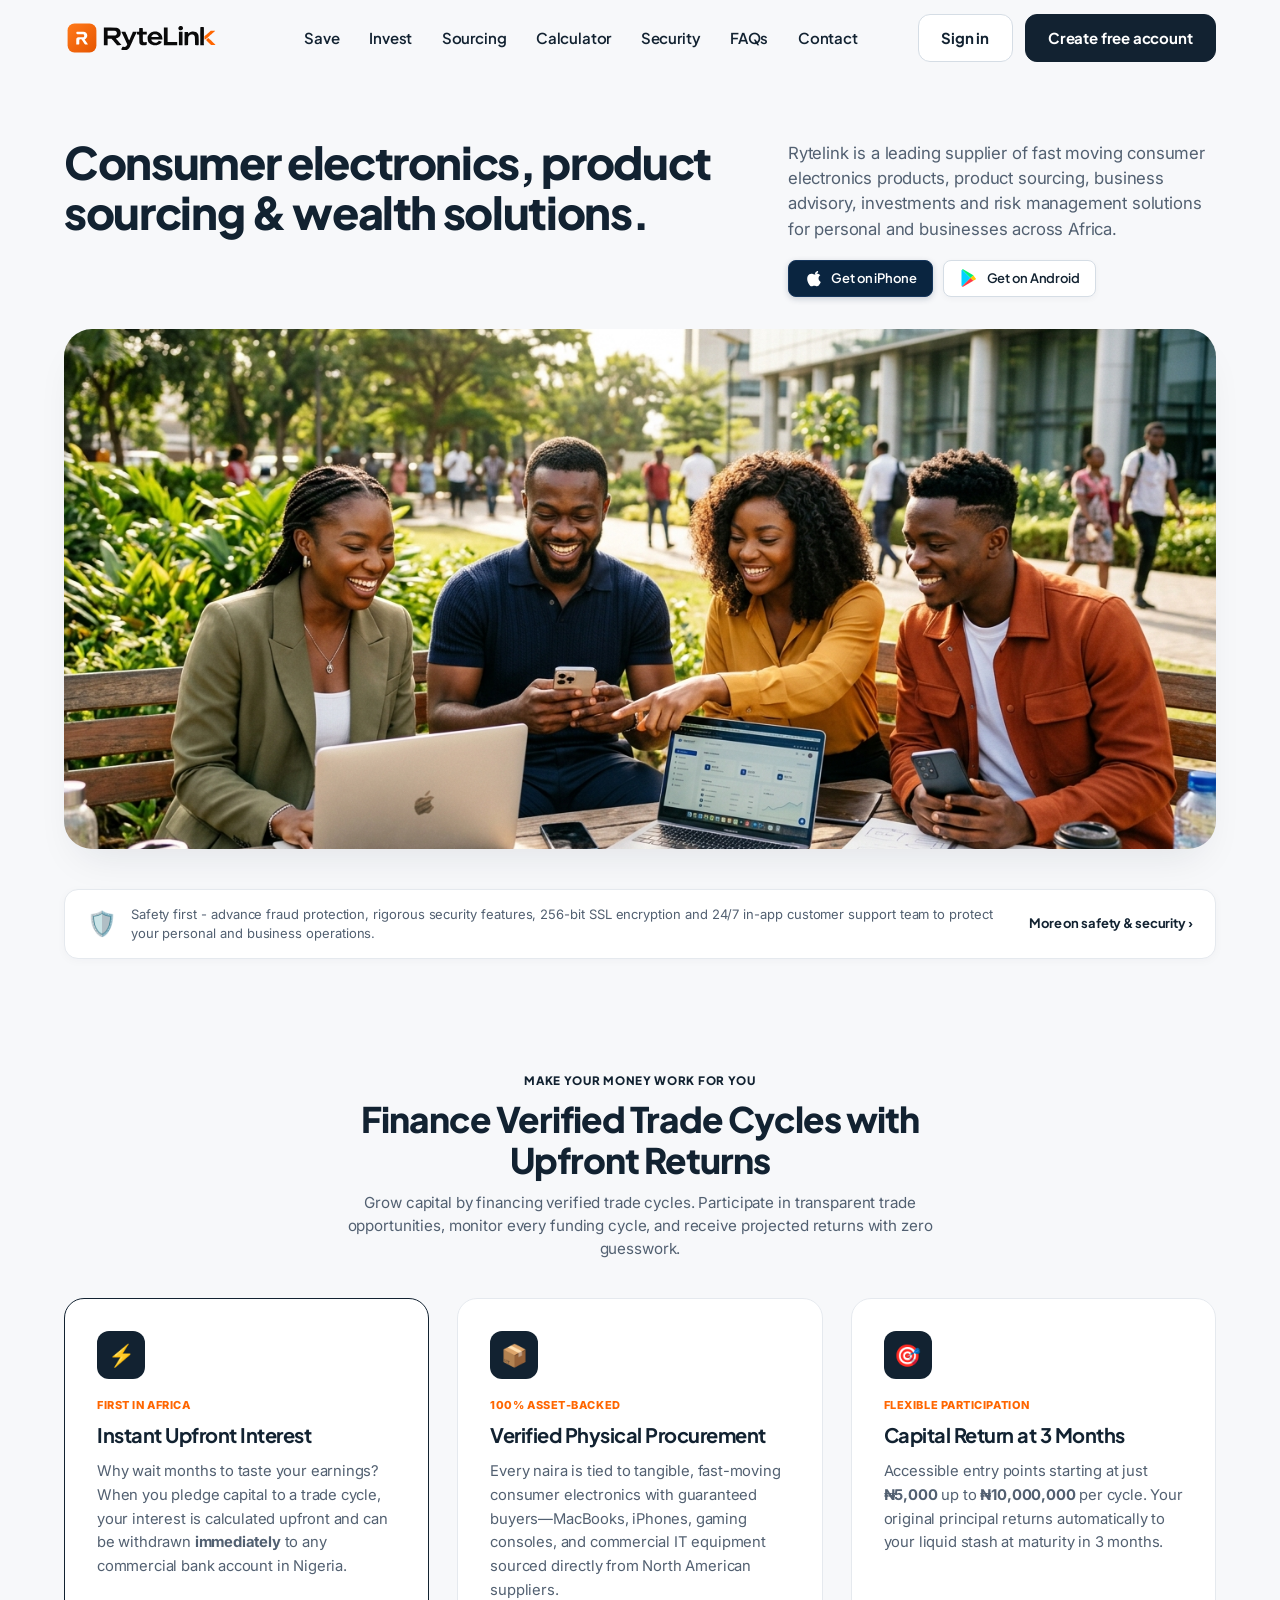
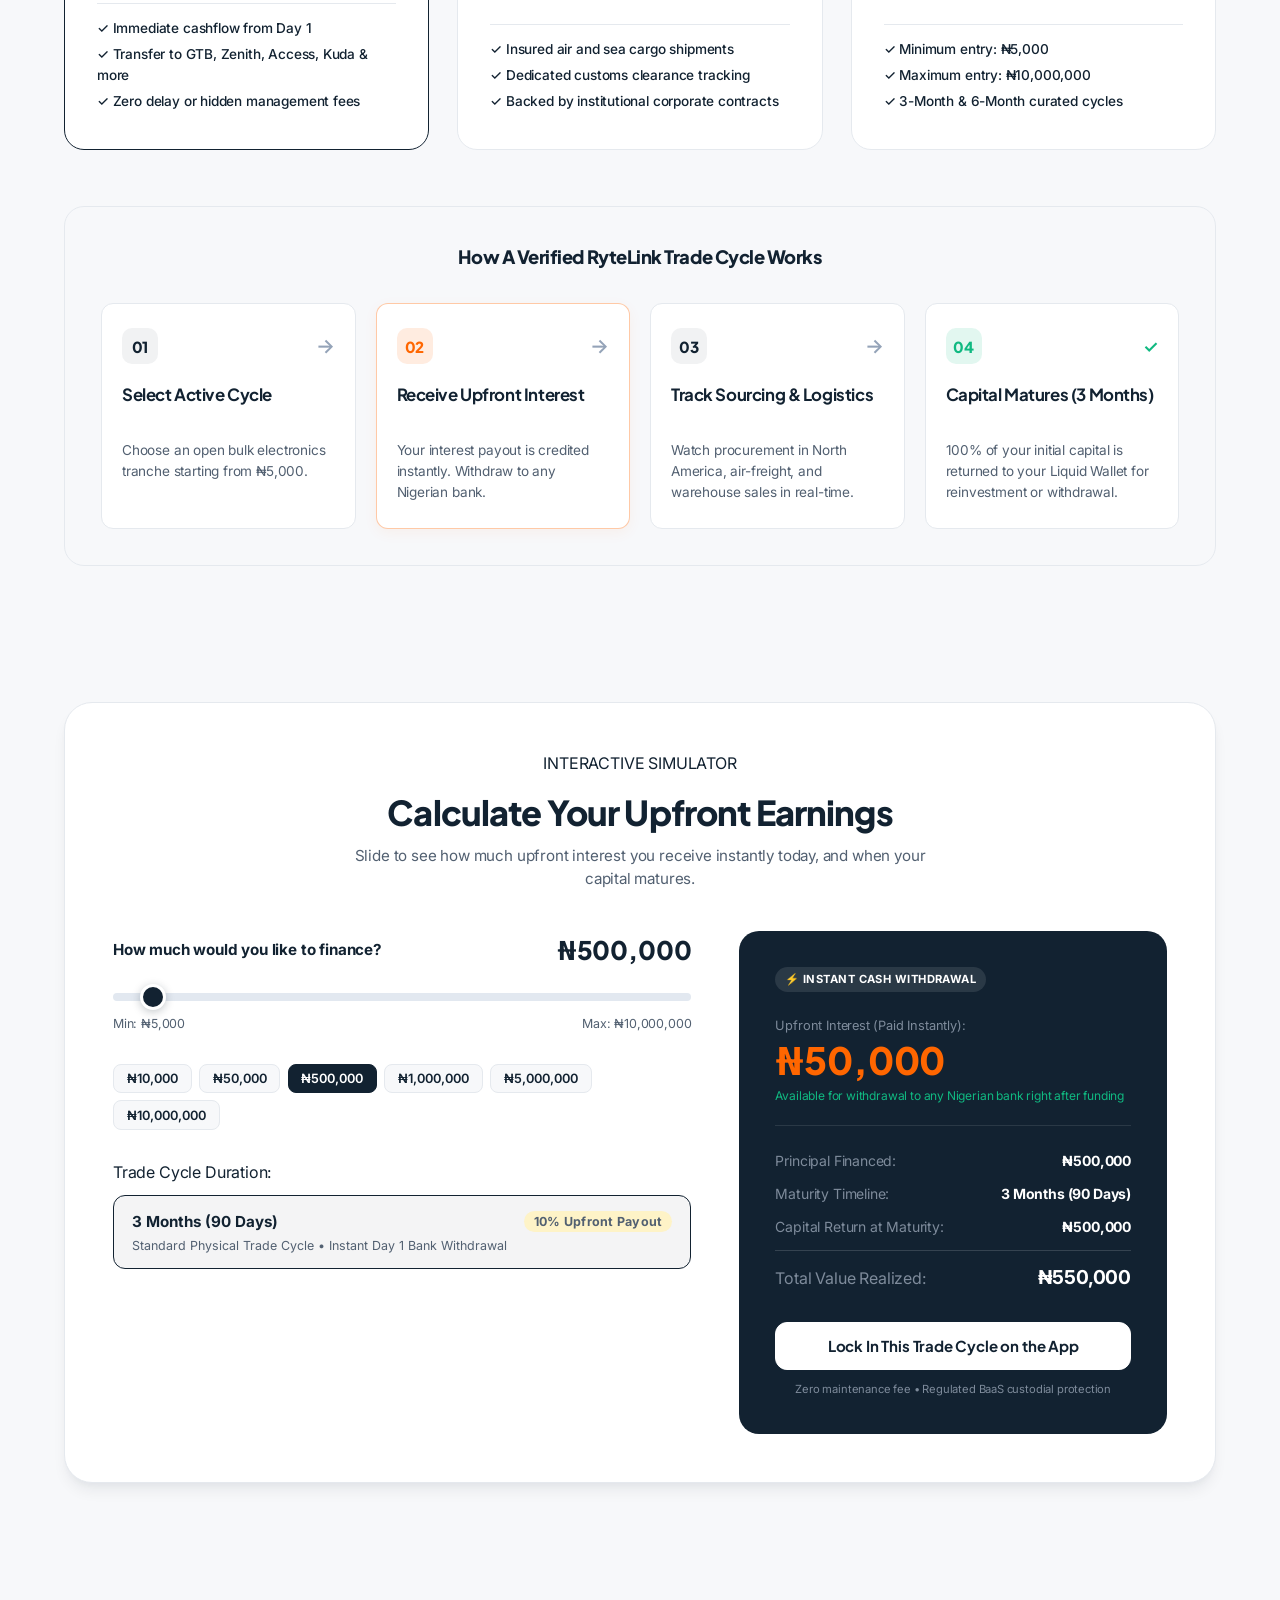
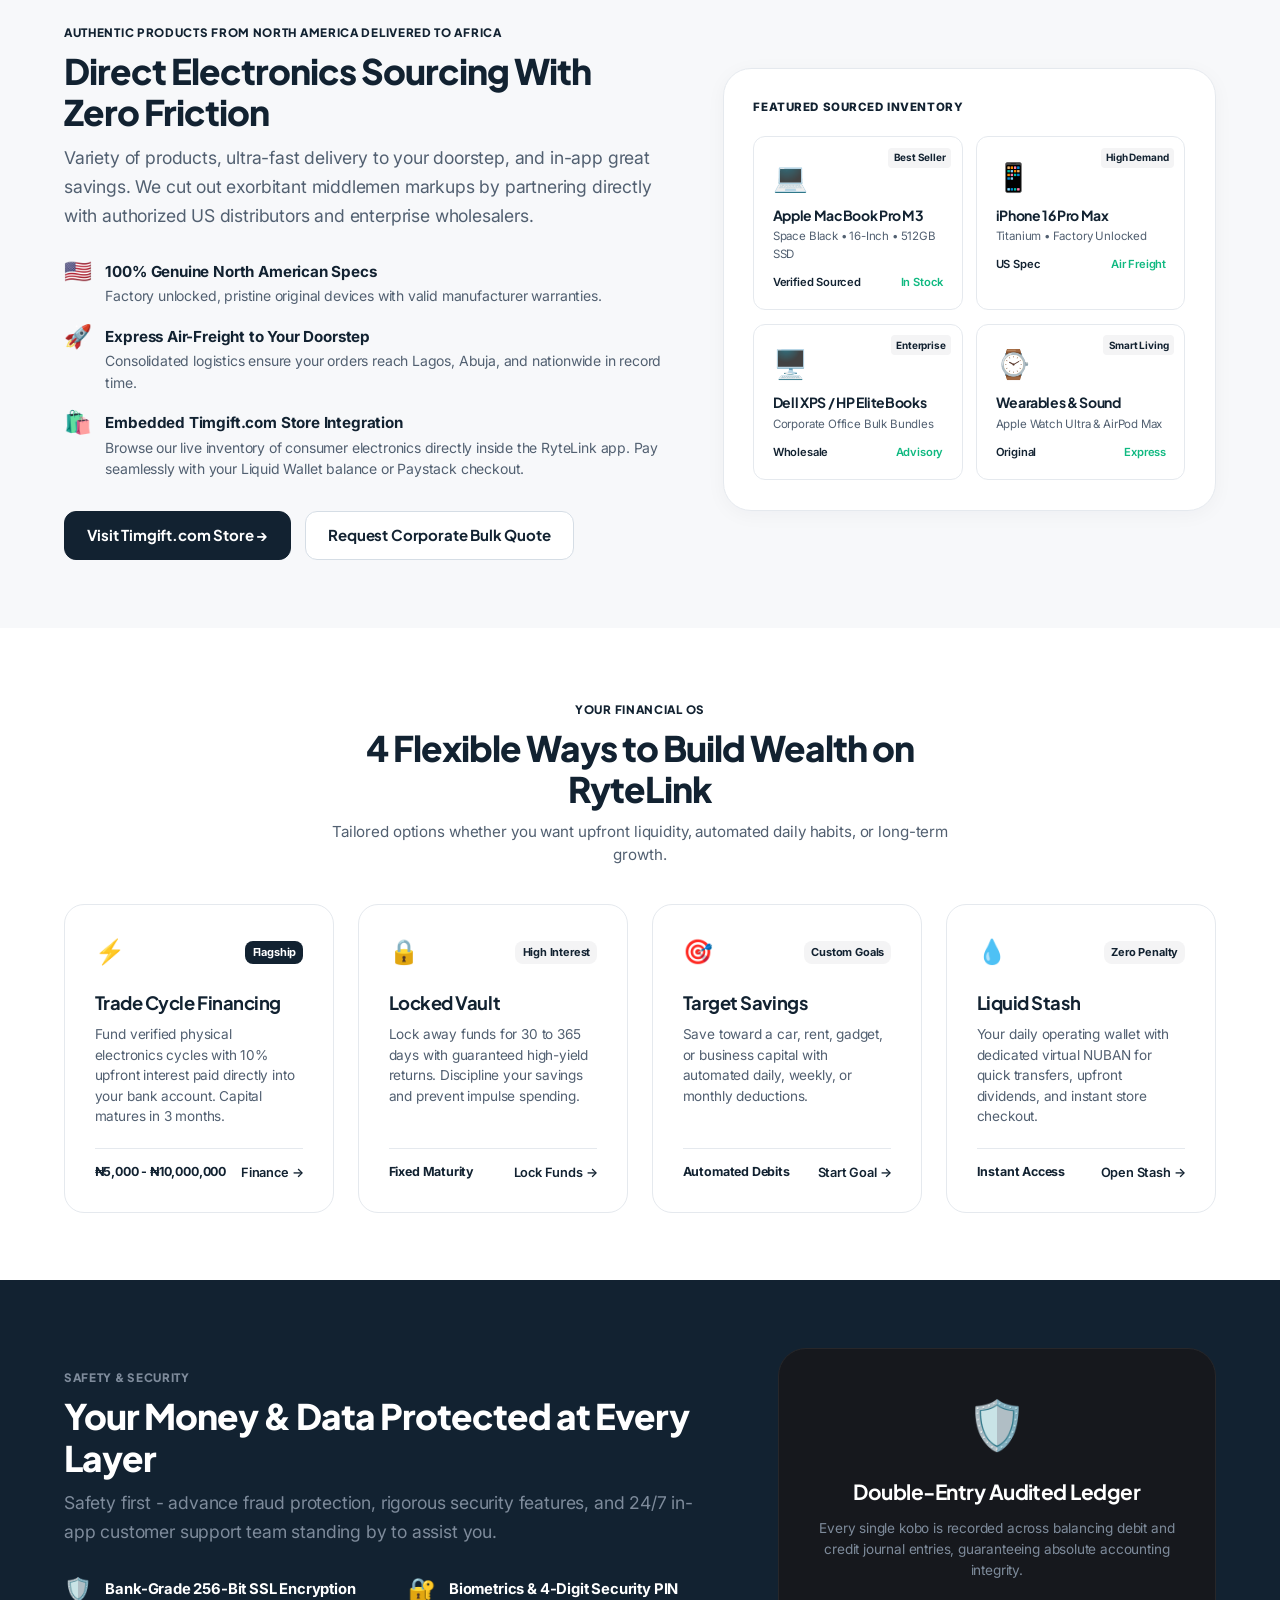
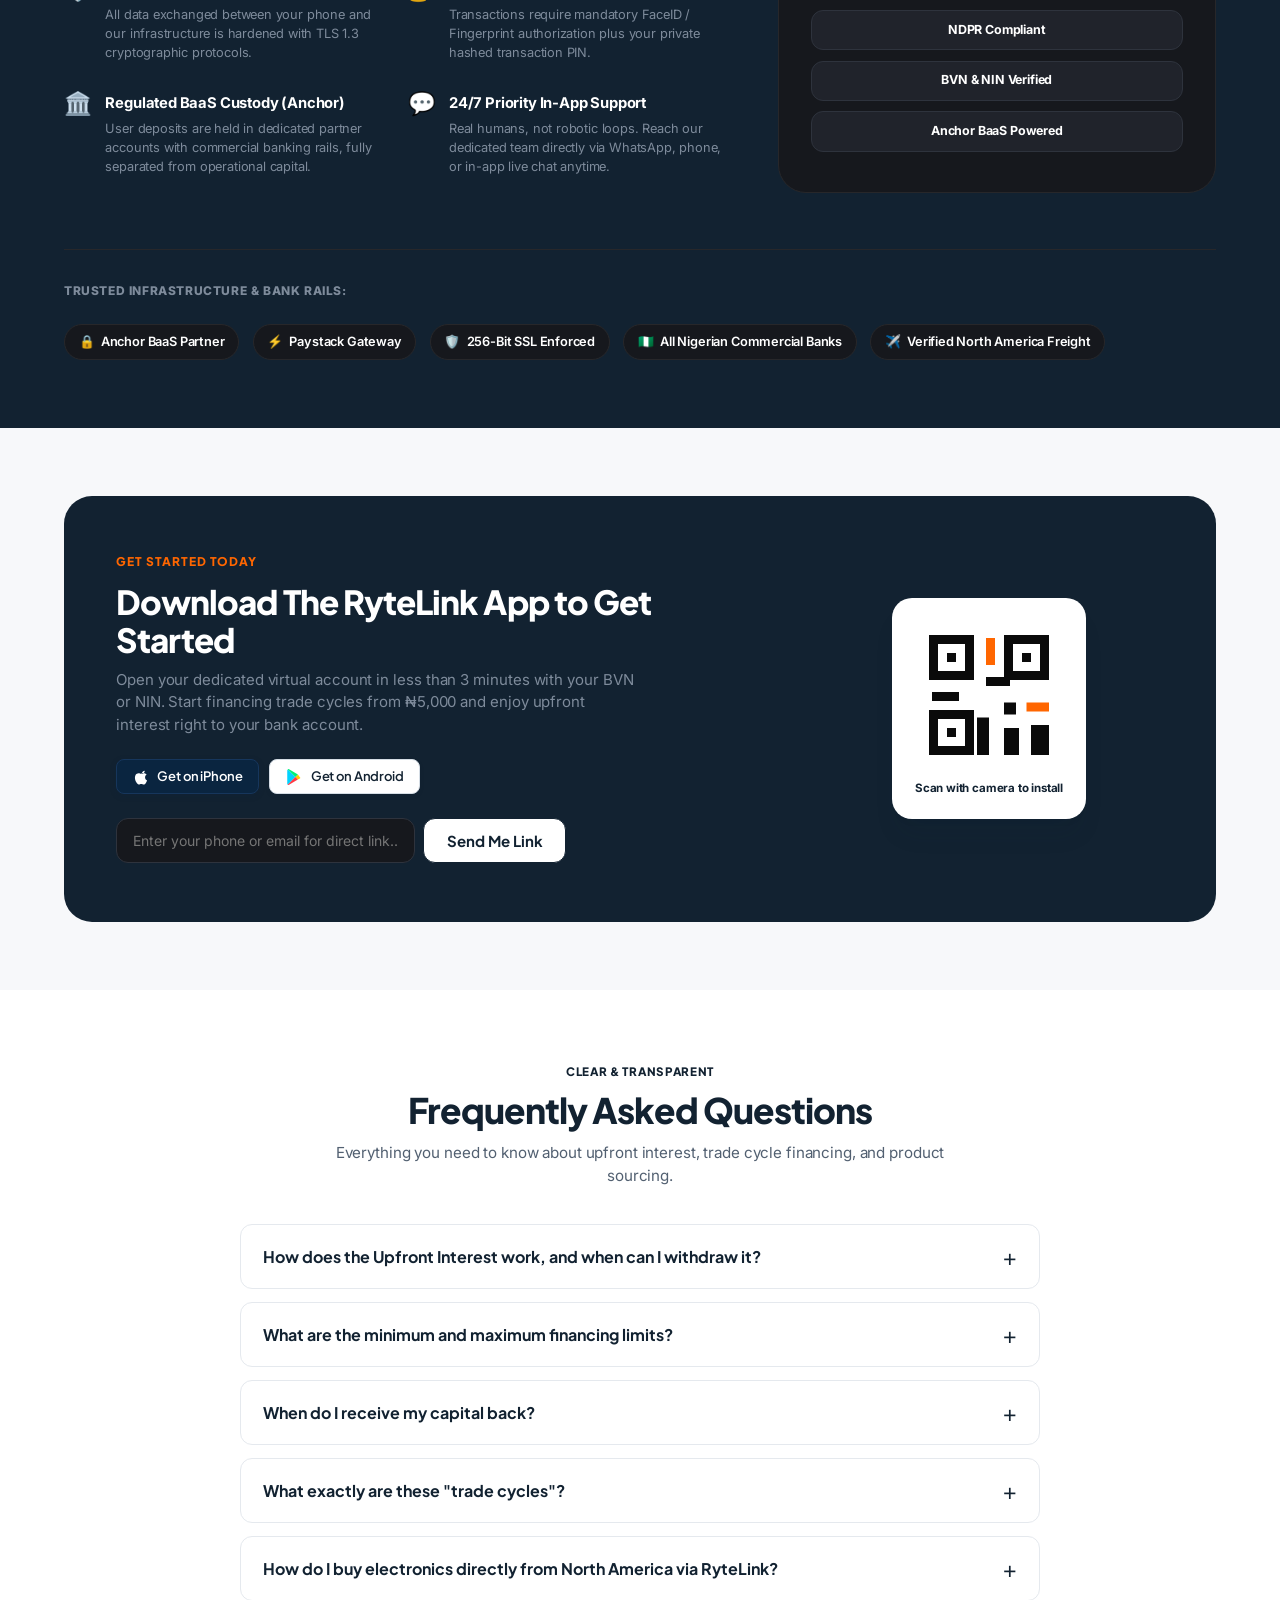
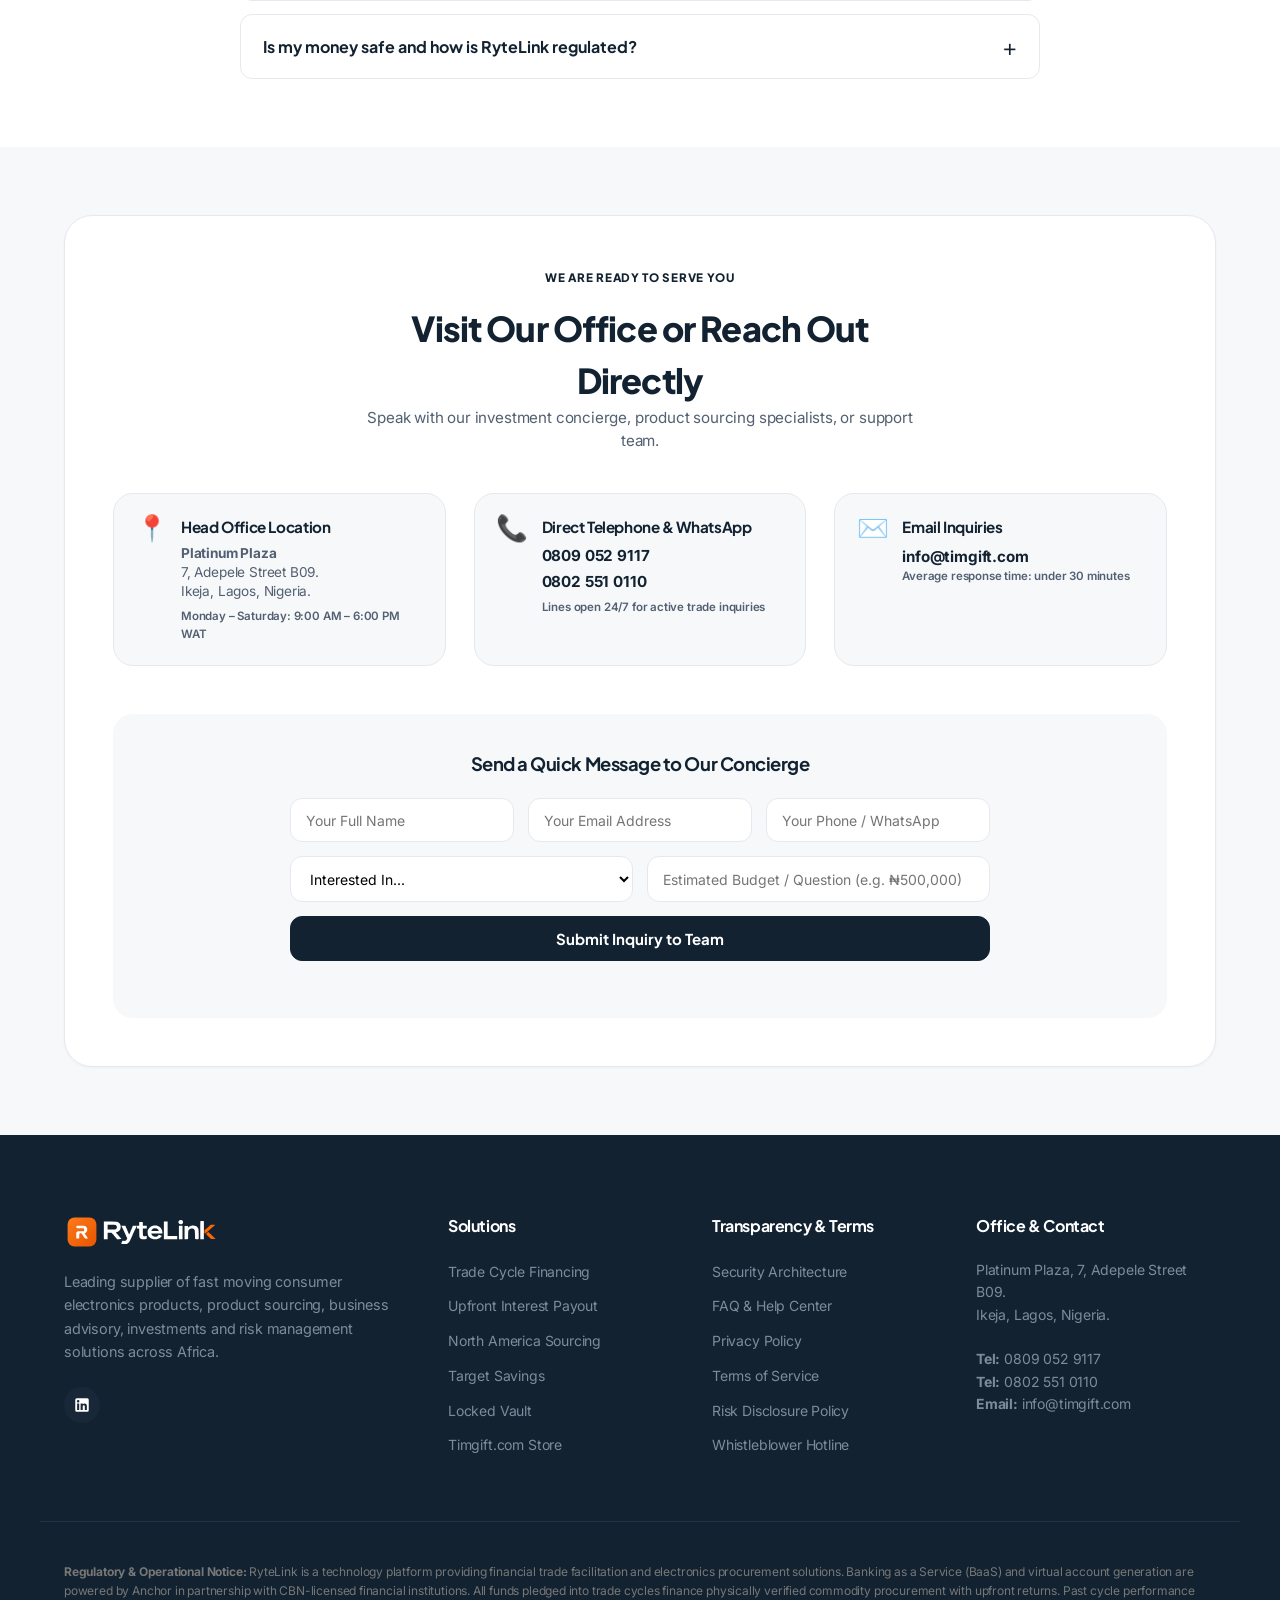
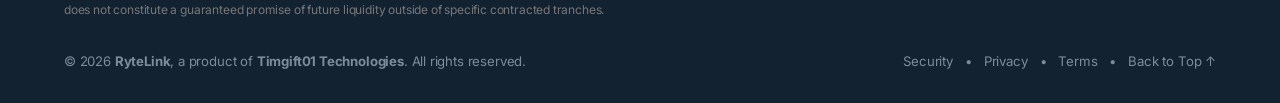
==== index.html @ 228e5223 "feat: set trade cycle rate to 10% for 3 months only and keep only linkedin icon in footer" ====
<!DOCTYPE html>
<html lang="en">
<head>
  <meta charset="UTF-8">
  <meta name="viewport" content="width=device-width, initial-scale=1.0">
  <title>RyteLink — Trade Cycle Financing, Upfront Yield Savings & Authentic Electronics Sourcing</title>
  <meta name="description" content="RyteLink is Africa's premier wealth & commerce ecosystem. Fund verified trade cycles with instant upfront cash withdrawal (10% return), access authentic North American consumer electronics, and grow capital securely.">
  <meta name="keywords" content="RyteLink, trade cycle financing, upfront interest, instant cash withdrawal, high yield savings Nigeria, consumer electronics sourcing, authentic US laptops, wholesale electronics Africa, Timgift store">
  <meta name="author" content="RyteLink Technologies">
  <meta name="robots" content="index, follow">
  <link rel="canonical" href="https://rytelink.com/">

  <!-- Open Graph / Facebook -->
  <meta property="og:type" content="website">
  <meta property="og:url" content="https://rytelink.com/">
  <meta property="og:title" content="RyteLink — Trade Cycle Financing & Authentic Electronics Sourcing">
  <meta property="og:description" content="Fund verified physical trade cycles, receive instant upfront interest payouts directly to your bank account, and access authentic North American electronics.">
  <meta property="og:image" content="https://rytelink.com/assets/logo_combo_light.svg">
  <meta property="og:locale" content="en_US">
  <meta property="og:site_name" content="RyteLink">

  <!-- Twitter Card -->
  <meta name="twitter:card" content="summary_large_image">
  <meta name="twitter:url" content="https://rytelink.com/">
  <meta name="twitter:title" content="RyteLink — Trade Cycle Financing & Authentic Electronics Sourcing">
  <meta name="twitter:description" content="Fund verified physical trade cycles, receive instant upfront interest payouts directly to your bank account, and access authentic North American electronics.">
  <meta name="twitter:image" content="https://rytelink.com/assets/logo_combo_light.svg">

  <!-- Schema.org JSON-LD Structured Data for Rich Search Results -->
  <script type="application/ld+json">
  {
    "@context": "https://schema.org",
    "@graph": [
      {
        "@type": "Organization",
        "@id": "https://rytelink.com/#organization",
        "name": "RyteLink",
        "url": "https://rytelink.com/",
        "logo": "https://rytelink.com/assets/logo_combo_light.svg",
        "description": "Leading provider of trade cycle financing, upfront yield savings, and authentic North American consumer electronics sourcing across Africa.",
        "sameAs": [
          "https://timgift.com",
          "https://twitter.com/rytelink"
        ]
      },
      {
        "@type": "WebSite",
        "@id": "https://rytelink.com/#website",
        "url": "https://rytelink.com/",
        "name": "RyteLink",
        "publisher": { "@id": "https://rytelink.com/#organization" }
      },
      {
        "@type": "FinancialProduct",
        "name": "Trade Cycle Financing",
        "description": "Short-term funding for verified electronics inventory cycles offering upfront interest paid on day one and principal return at 3 months maturity.",
        "provider": { "@id": "https://rytelink.com/#organization" },
        "annualPercentageRate": "10%"
      }
    ]
  }
  </script>
  <link rel="preconnect" href="https://fonts.googleapis.com">
  <link rel="preconnect" href="https://fonts.gstatic.com" crossorigin>
  <link href="https://fonts.googleapis.com/css2?family=Plus+Jakarta+Sans:wght@400;500;600;700;800&family=Inter:wght@400;500;600;700&display=swap" rel="stylesheet">
  <link rel="icon" type="image/svg+xml" href="assets/r_badge_squircle.svg">
  <link rel="stylesheet" href="css/style.css">
</head>
<body>

  <!-- Navigation Header (Clean & Minimalist) -->
  <header class="site-header" id="header">
    <div class="container nav-container">
      <a href="#" class="brand-logo" aria-label="RyteLink Homepage">
        <img src="assets/logo_combo_light.svg" alt="RyteLink Logo" class="logo-img logo-full" width="165" height="34">
        <img src="assets/r_badge_squircle.svg" alt="RyteLink Icon" class="logo-img logo-icon" width="34" height="34">
      </a>

      <nav class="main-nav" id="mainNav" aria-label="Primary Navigation">
        <ul class="nav-links">
          <li><a href="#savings" class="nav-link">Save</a></li>
          <li><a href="#invest" class="nav-link">Invest</a></li>
          <li><a href="#commerce" class="nav-link">Sourcing</a></li>
          <li><a href="#calculator" class="nav-link">Calculator</a></li>
          <li><a href="#security" class="nav-link">Security</a></li>
          <li><a href="#faq" class="nav-link">FAQs</a></li>
          <li><a href="#contact" class="nav-link">Contact</a></li>
        </ul>
      </nav>

      <div class="nav-actions">
        <a href="#app-download" class="btn btn-outline nav-btn-signin">Sign in</a>
        <a href="#app-download" class="btn btn-primary nav-btn-signup">
          <span class="btn-text-desktop">Create free account</span>
          <span class="btn-text-mobile">Create account</span>
        </a>
        <button class="mobile-toggle" id="mobileToggle" aria-label="Toggle mobile menu" aria-expanded="false">
          <span class="bar"></span>
          <span class="bar"></span>
          <span class="bar"></span>
        </button>
      </div>
    </div>
  </header>

  <!-- Hero Section (Piggyvest Clean Split & Photo Banner) -->
  <section class="hero-section" id="hero">
    <div class="container">
      <div class="hero-split-top">
        <div class="hero-col-left">
          <h1 class="hero-title">
            Consumer electronics, product sourcing & wealth solutions.
          </h1>
        </div>

        <div class="hero-col-right">
          <p class="hero-lead">
            Rytelink is a leading supplier of fast moving consumer electronics products, product sourcing, business advisory, investments and risk management solutions for personal and businesses across Africa.
          </p>

          <div class="hero-store-buttons">
            <a href="#app-download" class="store-pill-btn btn-store-ios" aria-label="Get on iPhone">
              <svg width="20" height="20" viewBox="0 0 24 24" fill="currentColor"><path d="M18.71 19.5c-.83 1.24-1.71 2.45-3.05 2.47-1.34.03-1.77-.79-3.29-.79-1.53 0-2 .77-3.27.82-1.31.05-2.3-1.32-3.14-2.53C4.25 17 2.94 12.45 4.7 9.39c.87-1.52 2.43-2.48 4.12-2.51 1.28-.02 2.5.87 3.29.87.78 0 2.26-1.07 3.81-.91.65.03 2.47.26 3.64 1.98-.09.06-2.17 1.28-2.15 3.81.03 3.02 2.65 4.03 2.68 4.04-.03.07-.42 1.44-1.38 2.83M15.97 6.37c.61-.75 1.04-1.8 1.01-2.87-.96.04-2.15.65-2.81 1.43-.58.67-1.1 1.74-.96 2.8.08.01.16.02.24.02.87 0 1.91-.63 2.52-1.38z"/></svg>
              <span>Get on iPhone</span>
            </a>
            <a href="#app-download" class="store-pill-btn btn-store-android" aria-label="Get on Android">
              <svg width="20" height="20" viewBox="0 0 24 24" fill="none">
                <path d="M3.609 1.814L13.793 12 3.61 22.186c-.368-.383-.61-.954-.61-1.632V3.446c0-.678.242-1.249.61-1.632z" fill="#00D2FF"/>
                <path d="M17.207 8.586L13.793 12l3.414 3.414 2.586-1.493c.801-.463.801-1.217 0-1.68L17.207 8.586z" fill="#FFC800"/>
                <path d="M13.793 12L3.609 1.814C4.015 1.411 4.7 1.348 5.438 1.774l11.769 6.812L13.793 12z" fill="#00F076"/>
                <path d="M13.793 12l3.414 3.414-11.769 6.812c-.738.426-1.423.363-1.829-.04L13.793 12z" fill="#FF3A44"/>
              </svg>
              <span>Get on Android</span>
            </a>
          </div>
        </div>
      </div>

      <!-- Piggyvest-Style Wide Rounded Hero Photo Banner -->
      <div class="hero-banner-wrap">
        <div class="hero-photo-card">
          <img src="assets/hero_banner.jpg" alt="Young Africans saving, investing, and sourcing electronics with RyteLink" class="hero-banner-image">
        </div>
      </div>

      <!-- Piggyvest-Style Security Strip directly beneath hero banner -->
      <div class="hero-security-strip">
        <div class="h-sec-left">
          <span class="h-sec-icon">🛡️</span>
          <p>
            Safety first - advance fraud protection, rigorous security features, 256-bit SSL encryption and 24/7 in-app customer support team to protect your personal and business operations.
          </p>
        </div>
        <a href="#security" class="h-sec-link">More on safety & security &rsaquo;</a>
      </div>
    </div>
  </section>



  <!-- Section: Make Your Money Work For You (Investments) -->
  <section class="section section-invest lazy-section" id="invest">
    <div class="container">
      <div class="section-header text-center">
        <span class="section-eyebrow">MAKE YOUR MONEY WORK FOR YOU</span>
        <h2 class="section-title">Finance Verified Trade Cycles with Upfront Returns</h2>
        <p class="section-subtitle">
          Grow capital by financing verified trade cycles. Participate in transparent trade opportunities, monitor every funding cycle, and receive projected returns with zero guesswork.
        </p>
      </div>

      <div class="grid-3">
        <!-- Feature Card 1 -->
        <div class="feature-card highlight-border">
          <div class="feature-icon-wrapper bg-primary">
            <span>⚡</span>
          </div>
          <span class="feature-badge">FIRST IN AFRICA</span>
          <h3 class="feature-title">Instant Upfront Interest</h3>
          <p class="feature-text">
            Why wait months to taste your earnings? When you pledge capital to a trade cycle, your interest is calculated upfront and can be withdrawn <strong>immediately</strong> to any commercial bank account in Nigeria.
          </p>
          <ul class="feature-list">
            <li>✓ Immediate cashflow from Day 1</li>
            <li>✓ Transfer to GTB, Zenith, Access, Kuda & more</li>
            <li>✓ Zero delay or hidden management fees</li>
          </ul>
        </div>

        <!-- Feature Card 2 -->
        <div class="feature-card">
          <div class="feature-icon-wrapper bg-dark">
            <span>📦</span>
          </div>
          <span class="feature-badge">100% ASSET-BACKED</span>
          <h3 class="feature-title">Verified Physical Procurement</h3>
          <p class="feature-text">
            Every naira is tied to tangible, fast-moving consumer electronics with guaranteed buyers—MacBooks, iPhones, gaming consoles, and commercial IT equipment sourced directly from North American suppliers.
          </p>
          <ul class="feature-list">
            <li>✓ Insured air and sea cargo shipments</li>
            <li>✓ Dedicated customs clearance tracking</li>
            <li>✓ Backed by institutional corporate contracts</li>
          </ul>
        </div>

        <!-- Feature Card 3 -->
        <div class="feature-card">
          <div class="feature-icon-wrapper bg-dark">
            <span>🎯</span>
          </div>
          <span class="feature-badge">FLEXIBLE PARTICIPATION</span>
          <h3 class="feature-title">Capital Return at 3 Months</h3>
          <p class="feature-text">
            Accessible entry points starting at just <strong>₦5,000</strong> up to <strong>₦10,000,000</strong> per cycle. Your original principal returns automatically to your liquid stash at maturity in 3 months.
          </p>
          <ul class="feature-list">
            <li>✓ Minimum entry: ₦5,000</li>
            <li>✓ Maximum entry: ₦10,000,000</li>
            <li>✓ 3-Month & 6-Month curated cycles</li>
          </ul>
        </div>
      </div>

      <!-- Trade Cycle Step Process (Perfect Equal-Width Grid Alignment) -->
      <div class="trade-lifecycle-box">
        <h4 class="lifecycle-heading">How A Verified RyteLink Trade Cycle Works</h4>
        <div class="lifecycle-steps-grid">
          <!-- Step 01 -->
          <div class="lifecycle-step-card">
            <div class="step-card-header">
              <span class="step-badge">01</span>
              <span class="step-arrow-indicator">&rarr;</span>
            </div>
            <h5 class="step-card-title">Select Active Cycle</h5>
            <p class="step-card-desc">Choose an open bulk electronics tranche starting from ₦5,000.</p>
          </div>

          <!-- Step 02 -->
          <div class="lifecycle-step-card highlight-step">
            <div class="step-card-header">
              <span class="step-badge orange-badge">02</span>
              <span class="step-arrow-indicator">&rarr;</span>
            </div>
            <h5 class="step-card-title">Receive Upfront Interest</h5>
            <p class="step-card-desc">Your interest payout is credited instantly. Withdraw to any Nigerian bank.</p>
          </div>

          <!-- Step 03 -->
          <div class="lifecycle-step-card">
            <div class="step-card-header">
              <span class="step-badge">03</span>
              <span class="step-arrow-indicator">&rarr;</span>
            </div>
            <h5 class="step-card-title">Track Sourcing & Logistics</h5>
            <p class="step-card-desc">Watch procurement in North America, air-freight, and warehouse sales in real-time.</p>
          </div>

          <!-- Step 04 -->
          <div class="lifecycle-step-card">
            <div class="step-card-header">
              <span class="step-badge green-badge">04</span>
              <span class="step-arrow-indicator done-badge">✓</span>
            </div>
            <h5 class="step-card-title">Capital Matures (3 Months)</h5>
            <p class="step-card-desc">100% of your initial capital is returned to your Liquid Wallet for reinvestment or withdrawal.</p>
          </div>
        </div>
      </div>
    </div>
  </section>

  <!-- Interactive Calculator Section -->
  <section class="section section-calculator lazy-section" id="calculator">
    <div class="container">
      <div class="calculator-card">
        <div class="calculator-header">
          <span class="badge-pill">INTERACTIVE SIMULATOR</span>
          <h2 class="calculator-title">Calculate Your Upfront Earnings</h2>
          <p class="calculator-desc">Slide to see how much upfront interest you receive instantly today, and when your capital matures.</p>
        </div>

        <div class="calculator-grid">
          <div class="calculator-controls">
            <!-- Amount Slider & Input -->
            <div class="control-group">
              <div class="control-label-row">
                <label for="investmentAmount">How much would you like to finance?</label>
                <span class="amount-display" id="amountDisplay">₦500,000</span>
              </div>
              <input type="range" id="investmentAmount" min="5000" max="10000000" step="5000" value="500000" class="custom-slider">
              <div class="slider-bounds">
                <span>Min: ₦5,000</span>
                <span>Max: ₦10,000,000</span>
              </div>
            </div>

            <!-- Quick Presets -->
            <div class="quick-presets">
              <button type="button" class="preset-btn" data-val="10000">₦10,000</button>
              <button type="button" class="preset-btn" data-val="50000">₦50,000</button>
              <button type="button" class="preset-btn active" data-val="500000">₦500,000</button>
              <button type="button" class="preset-btn" data-val="1000000">₦1,000,000</button>
              <button type="button" class="preset-btn" data-val="5000000">₦5,000,000</button>
              <button type="button" class="preset-btn" data-val="10000000">₦10,000,000</button>
            </div>

            <!-- Duration Selection -->
            <div class="control-group">
              <label>Trade Cycle Duration:</label>
              <div class="tenure-toggle-group tenure-single">
                <button type="button" class="tenure-btn active" data-months="3" data-rate="0.10" aria-label="3 Months Trade Cycle at 10% upfront payout">
                  <div class="tenure-content-wrapper">
                    <strong>3 Months (90 Days)</strong>
                    <span class="tenure-rate-badge">10% Upfront Payout</span>
                  </div>
                  <span>Standard Physical Trade Cycle • Instant Day 1 Bank Withdrawal</span>
                </button>
              </div>
            </div>
          </div>

          <!-- Calculation Results Board -->
          <div class="calculator-results">
            <div class="result-badge-top">
              <span>⚡ INSTANT CASH WITHDRAWAL</span>
            </div>

            <div class="result-item highlight">
              <span class="result-label">Upfront Interest (Paid Instantly):</span>
              <div class="result-value text-primary" id="upfrontInterestDisplay">₦50,000</div>
              <span class="result-hint">Available for withdrawal to any Nigerian bank right after funding</span>
            </div>

            <div class="result-breakdown">
              <div class="breakdown-row">
                <span>Principal Financed:</span>
                <strong id="principalDisplay">₦500,000</strong>
              </div>
              <div class="breakdown-row">
                <span>Maturity Timeline:</span>
                <strong id="maturityPeriodDisplay">3 Months (90 Days)</strong>
              </div>
              <div class="breakdown-row">
                <span>Capital Return at Maturity:</span>
                <strong id="capitalReturnDisplay">₦500,000</strong>
              </div>
              <div class="breakdown-row total-row">
                <span>Total Value Realized:</span>
                <strong id="totalReturnDisplay">₦550,000</strong>
              </div>
            </div>

            <div class="calculator-cta">
              <a href="#app-download" class="btn btn-primary btn-block">Lock In This Trade Cycle on the App</a>
              <span class="terms-note">Zero maintenance fee • Regulated BaaS custodial protection</span>
            </div>
          </div>
        </div>
      </div>
    </div>
  </section>

  <!-- Section: Authentic North American Sourcing & Commerce -->
  <section class="section section-commerce lazy-section" id="commerce">
    <div class="container">
      <div class="commerce-layout">
        <div class="commerce-copy">
          <span class="section-eyebrow">AUTHENTIC PRODUCTS FROM NORTH AMERICA DELIVERED TO AFRICA</span>
          <h2 class="section-title">Direct Electronics Sourcing With Zero Friction</h2>
          <p class="section-lead">
            Variety of products, ultra-fast delivery to your doorstep, and in-app great savings. We cut out exorbitant middlemen markups by partnering directly with authorized US distributors and enterprise wholesalers.
          </p>

          <div class="commerce-bullets">
            <div class="bullet-card">
              <div class="bullet-icon">🇺🇸</div>
              <div>
                <strong>100% Genuine North American Specs</strong>
                <p>Factory unlocked, pristine original devices with valid manufacturer warranties.</p>
              </div>
            </div>

            <div class="bullet-card">
              <div class="bullet-icon">🚀</div>
              <div>
                <strong>Express Air-Freight to Your Doorstep</strong>
                <p>Consolidated logistics ensure your orders reach Lagos, Abuja, and nationwide in record time.</p>
              </div>
            </div>

            <div class="bullet-card">
              <div class="bullet-icon">🛍️</div>
              <div>
                <strong>Embedded Timgift.com Store Integration</strong>
                <p>Browse our live inventory of consumer electronics directly inside the RyteLink app. Pay seamlessly with your Liquid Wallet balance or Paystack checkout.</p>
              </div>
            </div>
          </div>

          <div class="commerce-ctas">
            <a href="https://timgift.com" target="_blank" rel="noopener noreferrer" class="btn btn-primary">
              Visit Timgift.com Store &rarr;
            </a>
            <a href="#contact" class="btn btn-secondary">Request Corporate Bulk Quote</a>
          </div>
        </div>

        <div class="commerce-visual">
          <div class="catalog-showcase">
            <div class="catalog-badge">
              <span>FEATURED SOURCED INVENTORY</span>
              <span class="catalog-swipe-hint">Swipe &rarr;</span>
            </div>
            <div class="product-cards-grid">
              <div class="product-mini-card">
                <div class="product-tag">Best Seller</div>
                <div class="product-icon">💻</div>
                <h4>Apple MacBook Pro M3</h4>
                <p>Space Black • 16-Inch • 512GB SSD</p>
                <div class="price-row">
                  <span class="price">Verified Sourced</span>
                  <span class="stock">In Stock</span>
                </div>
              </div>

              <div class="product-mini-card">
                <div class="product-tag">High Demand</div>
                <div class="product-icon">📱</div>
                <h4>iPhone 16 Pro Max</h4>
                <p>Titanium • Factory Unlocked</p>
                <div class="price-row">
                  <span class="price">US Spec</span>
                  <span class="stock">Air Freight</span>
                </div>
              </div>

              <div class="product-mini-card">
                <div class="product-tag">Enterprise</div>
                <div class="product-icon">🖥️</div>
                <h4>Dell XPS / HP EliteBooks</h4>
                <p>Corporate Office Bulk Bundles</p>
                <div class="price-row">
                  <span class="price">Wholesale</span>
                  <span class="stock">Advisory</span>
                </div>
              </div>

              <div class="product-mini-card">
                <div class="product-tag">Smart Living</div>
                <div class="product-icon">⌚</div>
                <h4>Wearables & Sound</h4>
                <p>Apple Watch Ultra & AirPod Max</p>
                <div class="price-row">
                  <span class="price">Original</span>
                  <span class="stock">Express</span>
                </div>
              </div>
            </div>
          </div>
        </div>
      </div>
    </div>
  </section>

  <!-- Section: Savings Ecosystem (Piggyvest-like Pillars) -->
  <section class="section section-savings lazy-section" id="savings">
    <div class="container">
      <div class="section-header text-center">
        <span class="section-eyebrow">YOUR FINANCIAL OS</span>
        <h2 class="section-title">4 Flexible Ways to Build Wealth on RyteLink</h2>
        <p class="section-subtitle">Tailored options whether you want upfront liquidity, automated daily habits, or long-term growth.</p>
      </div>

      <div class="grid-4">
        <!-- Savings Card 1 -->
        <div class="pillar-card">
          <div class="pillar-header">
            <span class="pillar-emoji">⚡</span>
            <span class="pillar-tag orange">Flagship</span>
          </div>
          <h3 class="pillar-name">Trade Cycle Financing</h3>
          <p class="pillar-desc">Fund verified physical electronics cycles with 10% upfront interest paid directly into your bank account. Capital matures in 3 months.</p>
          <div class="pillar-footer">
            <span class="pillar-metric">₦5,000 - ₦10,000,000</span>
            <span class="pillar-action">Finance &rarr;</span>
          </div>
        </div>

        <!-- Savings Card 2 -->
        <div class="pillar-card">
          <div class="pillar-header">
            <span class="pillar-emoji">🔒</span>
            <span class="pillar-tag">High Interest</span>
          </div>
          <h3 class="pillar-name">Locked Vault</h3>
          <p class="pillar-desc">Lock away funds for 30 to 365 days with guaranteed high-yield returns. Discipline your savings and prevent impulse spending.</p>
          <div class="pillar-footer">
            <span class="pillar-metric">Fixed Maturity</span>
            <span class="pillar-action">Lock Funds &rarr;</span>
          </div>
        </div>

        <!-- Savings Card 3 -->
        <div class="pillar-card">
          <div class="pillar-header">
            <span class="pillar-emoji">🎯</span>
            <span class="pillar-tag">Custom Goals</span>
          </div>
          <h3 class="pillar-name">Target Savings</h3>
          <p class="pillar-desc">Save toward a car, rent, gadget, or business capital with automated daily, weekly, or monthly deductions.</p>
          <div class="pillar-footer">
            <span class="pillar-metric">Automated Debits</span>
            <span class="pillar-action">Start Goal &rarr;</span>
          </div>
        </div>

        <!-- Savings Card 4 -->
        <div class="pillar-card">
          <div class="pillar-header">
            <span class="pillar-emoji">💧</span>
            <span class="pillar-tag">Zero Penalty</span>
          </div>
          <h3 class="pillar-name">Liquid Stash</h3>
          <p class="pillar-desc">Your daily operating wallet with dedicated virtual NUBAN for quick transfers, upfront dividends, and instant store checkout.</p>
          <div class="pillar-footer">
            <span class="pillar-metric">Instant Access</span>
            <span class="pillar-action">Open Stash &rarr;</span>
          </div>
        </div>
      </div>
    </div>
  </section>

  <!-- Section: Safety & Security -->
  <section class="section section-security lazy-section" id="security">
    <div class="container">
      <div class="security-box">
        <div class="security-content">
          <span class="section-eyebrow light">SAFETY & SECURITY</span>
          <h2 class="section-title text-white">Your Money & Data Protected at Every Layer</h2>
          <p class="section-lead text-muted-light">
            Safety first - advance fraud protection, rigorous security features, and 24/7 in-app customer support team standing by to assist you.
          </p>

          <div class="security-grid">
            <div class="security-item">
              <div class="sec-icon">🛡️</div>
              <div>
                <strong class="text-white">Bank-Grade 256-Bit SSL Encryption</strong>
                <p>All data exchanged between your phone and our infrastructure is hardened with TLS 1.3 cryptographic protocols.</p>
              </div>
            </div>

            <div class="security-item">
              <div class="sec-icon">🔐</div>
              <div>
                <strong class="text-white">Biometrics & 4-Digit Security PIN</strong>
                <p>Transactions require mandatory FaceID / Fingerprint authorization plus your private hashed transaction PIN.</p>
              </div>
            </div>

            <div class="security-item">
              <div class="sec-icon">🏛️</div>
              <div>
                <strong class="text-white">Regulated BaaS Custody (Anchor)</strong>
                <p>User deposits are held in dedicated partner accounts with commercial banking rails, fully separated from operational capital.</p>
              </div>
            </div>

            <div class="security-item">
              <div class="sec-icon">💬</div>
              <div>
                <strong class="text-white">24/7 Priority In-App Support</strong>
                <p>Real humans, not robotic loops. Reach our dedicated team directly via WhatsApp, phone, or in-app live chat anytime.</p>
              </div>
            </div>
          </div>
        </div>

        <div class="security-badge-card">
          <div class="shield-graphic">
            <span class="big-shield">🛡️</span>
            <h3>Double-Entry Audited Ledger</h3>
            <p>Every single kobo is recorded across balancing debit and credit journal entries, guaranteeing absolute accounting integrity.</p>
          </div>
          <div class="compliance-badges">
            <div class="comp-badge">NDPR Compliant</div>
            <div class="comp-badge">BVN & NIN Verified</div>
            <div class="comp-badge">Anchor BaaS Powered</div>
          </div>
        </div>
      </div>

      <!-- Integrated Infrastructure & Rails -->
      <div class="security-rails-strip">
        <span class="rails-label">TRUSTED INFRASTRUCTURE & BANK RAILS:</span>
        <div class="rails-items">
          <div class="rail-tag"><span>🔒</span> Anchor BaaS Partner</div>
          <div class="rail-tag"><span>⚡</span> Paystack Gateway</div>
          <div class="rail-tag"><span>🛡️</span> 256-Bit SSL Enforced</div>
          <div class="rail-tag"><span>🇳🇬</span> All Nigerian Commercial Banks</div>
          <div class="rail-tag"><span>✈️</span> Verified North America Freight</div>
        </div>
      </div>
    </div>
  </section>

  <!-- Section: App Showcase & Download CTA -->
  <section class="section section-download lazy-section" id="app-download">
    <div class="container">
      <div class="download-banner">
        <div class="download-text">
          <span class="download-eyebrow">GET STARTED TODAY</span>
          <h2 class="download-title">Download The RyteLink App to Get Started</h2>
          <p class="download-desc">
            Open your dedicated virtual account in less than 3 minutes with your BVN or NIN. Start financing trade cycles from ₦5,000 and enjoy upfront interest right to your bank account.
          </p>

          <div class="download-buttons">
            <a href="#" class="store-pill-btn btn-store-ios" onclick="alert('iOS App is currently available via TestFlight & App Store submission. Enter your email below to receive instant access!'); return false;" aria-label="Get on iPhone">
              <svg width="18" height="18" viewBox="0 0 24 24" fill="currentColor"><path d="M18.71 19.5c-.83 1.24-1.71 2.45-3.05 2.47-1.34.03-1.77-.79-3.29-.79-1.53 0-2 .77-3.27.82-1.31.05-2.3-1.32-3.14-2.53C4.25 17 2.94 12.45 4.7 9.39c.87-1.52 2.43-2.48 4.12-2.51 1.28-.02 2.5.87 3.29.87.78 0 2.26-1.07 3.81-.91.65.03 2.47.26 3.64 1.98-.09.06-2.17 1.28-2.15 3.81.03 3.02 2.65 4.03 2.68 4.04-.03.07-.42 1.44-1.38 2.83M15.97 6.37c.61-.75 1.04-1.8 1.01-2.87-.96.04-2.15.65-2.81 1.43-.58.67-1.1 1.74-.96 2.8.08.01.16.02.24.02.87 0 1.91-.63 2.52-1.38z"/></svg>
              <span>Get on iPhone</span>
            </a>

            <a href="#" class="store-pill-btn btn-store-android" onclick="alert('Android APK & Google Play Beta are live! Enter your email or phone below to receive the direct download link.'); return false;" aria-label="Get on Android">
              <svg width="18" height="18" viewBox="0 0 24 24" fill="none">
                <path d="M3.609 1.814L13.793 12 3.61 22.186c-.368-.383-.61-.954-.61-1.632V3.446c0-.678.242-1.249.61-1.632z" fill="#00D2FF"/>
                <path d="M17.207 8.586L13.793 12l3.414 3.414 2.586-1.493c.801-.463.801-1.217 0-1.68L17.207 8.586z" fill="#FFC800"/>
                <path d="M13.793 12L3.609 1.814C4.015 1.411 4.7 1.348 5.438 1.774l11.769 6.812L13.793 12z" fill="#00F076"/>
                <path d="M13.793 12l3.414 3.414-11.769 6.812c-.738.426-1.423.363-1.829-.04L13.793 12z" fill="#FF3A44"/>
              </svg>
              <span>Get on Android</span>
            </a>
          </div>

          <!-- Quick SMS / Email Link Sender -->
          <form class="direct-link-form" id="directLinkForm" onsubmit="event.preventDefault(); handleSendApplink();">
            <input type="text" id="phoneOrEmailInput" placeholder="Enter your phone or email for direct link..." required>
            <button type="submit" class="btn btn-primary">Send Me Link</button>
          </form>
          <div id="linkFeedback" class="link-feedback"></div>
        </div>

        <div class="download-qr-box">
          <div class="qr-container">
            <div class="qr-placeholder">
              <!-- SVG QR code decorative simulation -->
              <svg width="150" height="150" viewBox="0 0 100 100" fill="none">
                <rect width="100" height="100" fill="white" rx="8"/>
                <path d="M10 10h30v30h-30z M16 16v18h18v-18z M22 22h6v6h-6z" fill="#0A0A0A"/>
                <path d="M60 10h30v30h-30z M66 16v18h18v-18z M72 22h6v6h-6z" fill="#0A0A0A"/>
                <path d="M10 60h30v30h-30z M16 66v18h18v-18z M22 72h6v6h-6z" fill="#0A0A0A"/>
                <rect x="48" y="12" width="6" height="18" fill="#FF6600"/>
                <rect x="48" y="38" width="16" height="6" fill="#0A0A0A"/>
                <rect x="12" y="48" width="18" height="6" fill="#0A0A0A"/>
                <rect x="60" y="55" width="8" height="8" fill="#0A0A0A"/>
                <rect x="75" y="55" width="15" height="6" fill="#FF6600"/>
                <rect x="60" y="72" width="10" height="18" fill="#0A0A0A"/>
                <rect x="78" y="70" width="12" height="20" fill="#0A0A0A"/>
                <rect x="42" y="65" width="8" height="25" fill="#0A0A0A"/>
              </svg>
            </div>
            <span class="qr-caption">Scan with camera to install</span>
          </div>
        </div>
      </div>
    </div>
  </section>

  <!-- Section: FAQ Accordion -->
  <section class="section section-faq lazy-section" id="faq">
    <div class="container">
      <div class="section-header text-center">
        <span class="section-eyebrow">CLEAR & TRANSPARENT</span>
        <h2 class="section-title">Frequently Asked Questions</h2>
        <p class="section-subtitle">Everything you need to know about upfront interest, trade cycle financing, and product sourcing.</p>
      </div>

      <div class="faq-accordion-wrapper">
        <!-- FAQ 1 -->
        <div class="faq-item">
          <button class="faq-question" aria-expanded="false">
            <span>How does the Upfront Interest work, and when can I withdraw it?</span>
            <span class="faq-toggle-icon">+</span>
          </button>
          <div class="faq-answer">
            <p>
              Unlike traditional banks or mutual funds that make you wait until the end of an investment cycle, RyteLink calculates and credits your interest <strong>immediately</strong> upon successful funding of a verified trade cycle. You can withdraw this interest directly into any Nigerian commercial bank account on Day 1.
            </p>
          </div>
        </div>

        <!-- FAQ 2 -->
        <div class="faq-item">
          <button class="faq-question" aria-expanded="false">
            <span>What are the minimum and maximum financing limits?</span>
            <span class="faq-toggle-icon">+</span>
          </button>
          <div class="faq-answer">
            <p>
              To keep the platform accessible while maintaining institutional order volume, the minimum amount to participate in a trade cycle is <strong>₦5,000</strong>, and the maximum is <strong>₦10,000,000</strong> per user per tranche. Tier upgrades (BVN and NIN verification) unlock higher limits.
            </p>
          </div>
        </div>

        <!-- FAQ 3 -->
        <div class="faq-item">
          <button class="faq-question" aria-expanded="false">
            <span>When do I receive my capital back?</span>
            <span class="faq-toggle-icon">+</span>
          </button>
          <div class="faq-answer">
            <p>
              Your initial capital principal matures in <strong>3 months (90 days)</strong>. Upon maturity date, 100% of your capital is automatically unlocked and credited to your Liquid Wallet, ready for immediate withdrawal or rollover into the next trade cycle.
            </p>
          </div>
        </div>

        <!-- FAQ 4 -->
        <div class="faq-item">
          <button class="faq-question" aria-expanded="false">
            <span>What exactly are these "trade cycles"?</span>
            <span class="faq-toggle-icon">+</span>
          </button>
          <div class="faq-answer">
            <p>
              A trade cycle represents physical bulk purchases of verified, fast-moving consumer electronics (MacBooks, iPhones, gaming hardware, and corporate workstation equipment) sourced directly from North American authorized suppliers. RyteLink finances the procurement, coordinates insured freight, and sells to pre-contracted corporate and retail buyers across Africa.
            </p>
          </div>
        </div>

        <!-- FAQ 5 -->
        <div class="faq-item">
          <button class="faq-question" aria-expanded="false">
            <span>How do I buy electronics directly from North America via RyteLink?</span>
            <span class="faq-toggle-icon">+</span>
          </button>
          <div class="faq-answer">
            <p>
              You can shop directly through our integrated storefront at <strong>Timgift.com</strong> or within the RyteLink app. We provide genuine North American spec products with express air-cargo delivery to your doorstep in Lagos, Abuja, or anywhere in Nigeria.
            </p>
          </div>
        </div>

        <!-- FAQ 6 -->
        <div class="faq-item">
          <button class="faq-question" aria-expanded="false">
            <span>Is my money safe and how is RyteLink regulated?</span>
            <span class="faq-toggle-icon">+</span>
          </button>
          <div class="faq-answer">
            <p>
              Safety is our top priority. User wallet and virtual accounts are powered through licensed Banking-as-a-Service (BaaS) infrastructure provided by Anchor, held with CBN-licensed partner commercial banks. All trade assets are insured against transit and warehouse hazards, and customer accounts are protected with 2FA, biometric authentication, and double-entry ledger audits.
            </p>
          </div>
        </div>
      </div>
    </div>
  </section>

  <!-- Section: Contact Us -->
  <section class="section section-contact lazy-section" id="contact">
    <div class="container">
      <div class="contact-card">
        <div class="contact-header">
          <span class="section-eyebrow">WE ARE READY TO SERVE YOU</span>
          <h2 class="contact-title">Visit Our Office or Reach Out Directly</h2>
          <p class="contact-subtitle">Speak with our investment concierge, product sourcing specialists, or support team.</p>
        </div>

        <div class="contact-grid">
          <!-- Office Address -->
          <div class="contact-info-block">
            <div class="contact-icon">📍</div>
            <div class="contact-details">
              <h4>Head Office Location</h4>
              <p class="address-text">
                <strong>Platinum Plaza</strong><br>
                7, Adepele Street B09.<br>
                Ikeja, Lagos, Nigeria.
              </p>
              <span class="hours">Monday – Saturday: 9:00 AM – 6:00 PM WAT</span>
            </div>
          </div>

          <!-- Phone Support -->
          <div class="contact-info-block">
            <div class="contact-icon">📞</div>
            <div class="contact-details">
              <h4>Direct Telephone & WhatsApp</h4>
              <div class="phone-list">
                <a href="tel:08090529117" class="phone-link">0809 052 9117</a>
                <a href="tel:08025510110" class="phone-link">0802 551 0110</a>
              </div>
              <span class="phone-hint">Lines open 24/7 for active trade inquiries</span>
            </div>
          </div>

          <!-- Email Support -->
          <div class="contact-info-block">
            <div class="contact-icon">✉️</div>
            <div class="contact-details">
              <h4>Email Inquiries</h4>
              <a href="mailto:info@timgift.com" class="email-link">info@timgift.com</a>
              <span class="response-time">Average response time: under 30 minutes</span>
            </div>
          </div>
        </div>

        <!-- Quick Inquiry Form -->
        <div class="quick-inquiry-box">
          <h4 class="inquiry-title">Send a Quick Message to Our Concierge</h4>
          <form class="inquiry-form" id="inquiryForm" onsubmit="event.preventDefault(); handleContactSubmit();">
            <div class="form-row">
              <input type="text" placeholder="Your Full Name" required>
              <input type="email" placeholder="Your Email Address" required>
              <input type="tel" placeholder="Your Phone / WhatsApp" required>
            </div>
            <div class="form-row">
              <select required>
                <option value="" disabled selected>Interested In...</option>
                <option value="trade-financing">Trade Cycle Financing & Upfront Returns</option>
                <option value="electronics-sourcing">Authentic North America Electronics Sourcing</option>
                <option value="bulk-corporate">Corporate Bulk Procurement</option>
                <option value="general-inquiry">General Support & Advisory</option>
              </select>
              <input type="text" placeholder="Estimated Budget / Question (e.g. ₦500,000)" required>
            </div>
            <button type="submit" class="btn btn-primary btn-block">Submit Inquiry to Team</button>
            <div id="contactFeedback" class="contact-feedback"></div>
          </form>
        </div>
      </div>
    </div>
  </section>

  <!-- Site Footer -->
  <footer class="site-footer">
    <div class="container footer-top">
      <div class="footer-col brand-col">
        <img src="assets/logo_combo_dark.svg" alt="RyteLink" class="footer-logo" width="180">
        <p class="footer-tagline">
          Leading supplier of fast moving consumer electronics products, product sourcing, business advisory, investments and risk management solutions across Africa.
        </p>
        <div class="footer-social-row">
          <a href="https://www.linkedin.com/company/rytelink" target="_blank" rel="noopener noreferrer" class="social-icon" aria-label="LinkedIn">
            <svg width="18" height="18" viewBox="0 0 24 24" fill="currentColor">
              <path d="M19 3a2 2 0 0 1 2 2v14a2 2 0 0 1-2 2H5a2 2 0 0 1-2-2V5a2 2 0 0 1 2-2h14m-.5 15.5v-5.3a3.26 3.26 0 0 0-3.26-3.26c-.85 0-1.84.52-2.28 1.3v-1.11h-2.79v8.37h2.79v-4.93c0-.77.62-1.4 1.39-1.4a1.4 1.4 0 0 1 1.4 1.4v4.93h2.75M6.88 8.56a1.68 1.68 0 0 0 1.68-1.68c0-.93-.75-1.69-1.68-1.69a1.69 1.69 0 0 0-1.69 1.69c0 .93.76 1.68 1.69 1.68m1.39 9.94v-8.37H5.5v8.37h2.77z"/>
            </svg>
          </a>
        </div>
      </div>

      <div class="footer-col">
        <h4 class="footer-heading">Solutions</h4>
        <ul class="footer-links">
          <li><a href="#invest">Trade Cycle Financing</a></li>
          <li><a href="#invest">Upfront Interest Payout</a></li>
          <li><a href="#commerce">North America Sourcing</a></li>
          <li><a href="#savings">Target Savings</a></li>
          <li><a href="#savings">Locked Vault</a></li>
          <li><a href="https://timgift.com" target="_blank">Timgift.com Store</a></li>
        </ul>
      </div>

      <div class="footer-col">
        <h4 class="footer-heading">Transparency & Terms</h4>
        <ul class="footer-links">
          <li><a href="#security">Security Architecture</a></li>
          <li><a href="#faq">FAQ & Help Center</a></li>
          <li><a href="#">Privacy Policy</a></li>
          <li><a href="#">Terms of Service</a></li>
          <li><a href="#">Risk Disclosure Policy</a></li>
          <li><a href="#">Whistleblower Hotline</a></li>
        </ul>
      </div>

      <div class="footer-col">
        <h4 class="footer-heading">Office & Contact</h4>
        <p class="footer-address">
          Platinum Plaza, 7, Adepele Street B09.<br>
          Ikeja, Lagos, Nigeria.<br><br>
          <strong>Tel:</strong> 0809 052 9117<br>
          <strong>Tel:</strong> 0802 551 0110<br>
          <strong>Email:</strong> info@timgift.com
        </p>
      </div>
    </div>

    <div class="container footer-bottom">
      <div class="disclaimer-text">
        <p>
          <strong>Regulatory & Operational Notice:</strong> RyteLink is a technology platform providing financial trade facilitation and electronics procurement solutions. Banking as a Service (BaaS) and virtual account generation are powered by Anchor in partnership with CBN-licensed financial institutions. All funds pledged into trade cycles finance physically verified commodity procurement with upfront returns. Past cycle performance does not constitute a guaranteed promise of future liquidity outside of specific contracted tranches.
        </p>
      </div>

      <div class="footer-copyright-row">
        <p class="copyright-text">
          &copy; <span id="currentYear">2026</span> <strong>RyteLink</strong>, a product of <strong>Timgift01 Technologies</strong>. All rights reserved.
        </p>
        <div class="legal-mini-links">
          <a href="#">Security</a>
          <span>•</span>
          <a href="#">Privacy</a>
          <span>•</span>
          <a href="#">Terms</a>
          <span>•</span>
          <a href="#header">Back to Top &uarr;</a>
        </div>
      </div>
    </div>
  </footer>

  <script src="js/main.js"></script>
</body>
</html>
---- css/style.css ----
/* ==========================================================================
   RyteLink Design System & Landing Page Stylesheet
   Focus: Two Core Colors (White & Black) with Orange as Tasteful Accents
   Clean, Modern, and High-Trust (Piggyvest Style)
   ========================================================================== */

:root {
  /* Softened Palette: Piggyvest Signature Navy-Slate & Calming Off-White */
  --color-black: #122231;
  --color-dark-surface: #0E1A26;
  --color-dark-card: #182838;
  --color-dark-border: #223548;

  --color-white: #FFFFFF;
  --color-light-surface: #F7F8FA;
  --color-light-card: #FFFFFF;
  --color-border: #E5E9EE;
  --color-border-subtle: #EEF2F6;

  --color-text-main: #122231;
  --color-text-muted: #526071;
  --color-text-light: #7E8B9B;
  --color-text-white: #F8FAFC;

  /* Orange Accent ONLY (Tastefully applied for highlights, sparkles & indicators) */
  --color-accent: #FF6600;
  --color-accent-dark: #E65500;
  --color-accent-soft: rgba(255, 102, 0, 0.08);
  --color-accent-border: rgba(255, 102, 0, 0.25);

  --color-green: #10B981;
  --color-green-soft: rgba(16, 185, 129, 0.1);

  /* Typography */
  --font-heading: 'Plus Jakarta Sans', -apple-system, BlinkMacSystemFont, 'Segoe UI', Roboto, sans-serif;
  --font-body: 'Inter', -apple-system, BlinkMacSystemFont, 'Segoe UI', Roboto, sans-serif;

  /* Layout & Sizing */
  --container-max-width: 1200px;
  --radius-sm: 8px;
  --radius-md: 12px;
  --radius-lg: 20px;
  --radius-xl: 28px;
  --radius-full: 9999px;

  /* Shadows */
  --shadow-sm: 0 1px 3px 0 rgba(18, 34, 49, 0.04);
  --shadow-md: 0 4px 6px -1px rgba(18, 34, 49, 0.06), 0 2px 4px -1px rgba(18, 34, 49, 0.03);
  --shadow-lg: 0 10px 15px -3px rgba(18, 34, 49, 0.07), 0 4px 6px -2px rgba(18, 34, 49, 0.03);
  --shadow-xl: 0 20px 25px -5px rgba(18, 34, 49, 0.08), 0 8px 10px -6px rgba(18, 34, 49, 0.03);

  --transition-fast: 0.15s ease;
  --transition-normal: 0.25s ease;
}

/* CSS Reset & Base */
*, *::before, *::after {
  box-sizing: border-box;
  margin: 0;
  padding: 0;
}

html {
  scroll-behavior: smooth;
  font-size: 16px;
  overflow-x: hidden;
  max-width: 100vw;
}

body {
  font-family: var(--font-body);
  color: var(--color-text-main);
  background-color: var(--color-light-surface);
  line-height: 1.52;
  letter-spacing: -0.011em;
  -webkit-font-smoothing: antialiased;
  -moz-osx-font-smoothing: grayscale;
  text-rendering: optimizeLegibility;
  overflow-x: hidden;
  max-width: 100vw;
  width: 100%;
}

h1, h2, h3, h4, h5, h6 {
  font-family: var(--font-heading);
  letter-spacing: -0.025em;
  font-weight: 700;
}

img, svg {
  display: block;
  max-width: 100%;
}

a {
  text-decoration: none;
  color: inherit;
  transition: all var(--transition-fast);
}

ul {
  list-style: none;
}

button, input, select, textarea {
  font-family: inherit;
  font-size: inherit;
}

/* Container */
.container {
  width: 100%;
  max-width: var(--container-max-width);
  margin-left: auto;
  margin-right: auto;
  padding-left: 1.5rem;
  padding-right: 1.5rem;
}

/* Sticky Header (Piggyvest Clean Seamless) */
.site-header {
  position: sticky;
  top: 0;
  z-index: 100;
  background-color: var(--color-light-surface);
  backdrop-filter: blur(8px);
  border-bottom: 1px solid transparent;
  transition: all var(--transition-normal);
}

.site-header.scrolled {
  background-color: rgba(255, 255, 255, 0.98);
  border-bottom: 1px solid var(--color-border);
  box-shadow: 0 4px 20px rgba(18, 34, 49, 0.04);
}

.nav-container {
  display: flex;
  align-items: center;
  justify-content: space-between;
  height: 4.75rem;
}

.brand-logo {
  display: flex;
  align-items: center;
}

.logo-img {
  height: 36px;
  width: auto;
  object-fit: contain;
}

.logo-full {
  display: block;
}

.logo-icon {
  display: none;
}

.btn-text-desktop {
  display: inline;
}

.btn-text-mobile {
  display: none;
}

.nav-links {
  display: flex;
  align-items: center;
  gap: 1.85rem;
}

.nav-link {
  font-family: var(--font-heading);
  font-size: 0.9375rem;
  font-weight: 600;
  color: var(--color-text-main);
  padding: 0.5rem 0;
}

.nav-link:hover {
  color: var(--color-accent);
}

.nav-actions {
  display: flex;
  align-items: center;
  gap: 0.75rem;
}

.mobile-toggle {
  display: none;
  background: none;
  border: none;
  cursor: pointer;
  padding: 0.5rem;
}

.mobile-toggle .bar {
  display: block;
  width: 24px;
  height: 2px;
  margin: 5px auto;
  background-color: var(--color-black);
  transition: all 0.3s ease;
}

/* Core Buttons (Black & White Focus) */
.btn {
  display: inline-flex;
  align-items: center;
  justify-content: center;
  gap: 0.5rem;
  padding: 0.75rem 1.4rem;
  border-radius: var(--radius-md);
  font-family: var(--font-heading);
  font-weight: 700;
  font-size: 0.9375rem;
  cursor: pointer;
  transition: all var(--transition-fast);
  border: 1px solid transparent;
  min-height: 44px;
}

/* Primary = Soft Piggyvest Navy with White text */
.btn-primary {
  background-color: var(--color-black);
  color: var(--color-white);
  border-color: var(--color-black);
}
.btn-primary:hover {
  background-color: #1F364D;
  border-color: #1F364D;
  transform: translateY(-1px);
}

/* Secondary / Outline = Clean White with Subtle Border */
.btn-secondary, .btn-outline {
  background-color: var(--color-white);
  color: var(--color-black);
  border: 1px solid #D5DDE5;
}
.btn-secondary:hover, .btn-outline:hover {
  background-color: #FFFFFF;
  border-color: var(--color-black);
}

.btn-large {
  padding: 0.9rem 1.85rem;
  font-size: 1rem;
}

.btn-block {
  width: 100%;
}

/* ==========================================================================
   Hero Section (Piggyvest Clean Split & Photo Banner)
   ========================================================================== */
.hero-section {
  padding: 3.75rem 0 2.5rem;
  background-color: var(--color-light-surface);
}

.hero-split-top {
  display: flex;
  align-items: flex-start;
  justify-content: space-between;
  gap: 2.75rem;
  margin-bottom: 2rem;
}

.hero-col-left {
  flex: 1.35;
}

.hero-col-right {
  flex: 0.85;
  display: flex;
  flex-direction: column;
  gap: 1.15rem;
  padding-top: 0.25rem;
}

.hero-title {
  font-family: var(--font-heading);
  font-size: clamp(2.2rem, 3.5vw, 3.15rem);
  line-height: 1.12;
  font-weight: 800;
  color: var(--color-black);
  letter-spacing: -0.03em;
  margin: 0;
}

.sparkle-icon {
  color: var(--color-accent);
  display: inline-block;
  font-size: 0.85em;
  vertical-align: 0.05em;
  margin: 0 0.08em;
}

.hero-lead {
  font-size: 1.05rem;
  color: var(--color-text-muted);
  line-height: 1.5;
  letter-spacing: -0.01em;
  margin: 0;
  max-width: 440px;
}

.hero-store-buttons {
  display: flex;
  align-items: center;
  gap: 0.65rem;
  flex-wrap: wrap;
}

.store-pill-btn {
  display: inline-flex;
  align-items: center;
  gap: 0.45rem;
  padding: 0.45rem 0.95rem;
  border-radius: 8px;
  font-family: var(--font-heading);
  font-size: 0.8125rem;
  font-weight: 600;
  letter-spacing: -0.01em;
  cursor: pointer;
  transition: all var(--transition-fast);
  text-decoration: none;
  line-height: 1;
}

/* Compact Dark Blue iOS Button */
.btn-store-ios, .btn-store-dark {
  background-color: #0A2540 !important;
  color: #FFFFFF !important;
  border: 1px solid #16365C !important;
  box-shadow: 0 2px 6px rgba(10, 37, 64, 0.2);
}
.btn-store-ios:hover, .btn-store-dark:hover {
  background-color: #0E3359 !important;
  border-color: #214C80 !important;
  transform: translateY(-1px);
  box-shadow: 0 4px 12px rgba(10, 37, 64, 0.3);
}

/* Compact Colorful Android Button */
.btn-store-android, .btn-store-light {
  background-color: #FFFFFF !important;
  color: #122231 !important;
  border: 1px solid #D5DDE5 !important;
  box-shadow: 0 2px 6px rgba(18, 34, 49, 0.04);
}
.btn-store-android:hover, .btn-store-light:hover {
  background-color: #F8FAFC !important;
  border-color: #122231 !important;
  transform: translateY(-1px);
  box-shadow: 0 4px 12px rgba(18, 34, 49, 0.08);
}

/* Piggyvest-Style Wide Rounded Photo Banner */
.hero-banner-wrap {
  width: 100%;
  margin-bottom: 2.5rem;
}

.hero-photo-card {
  position: relative;
  width: 100%;
  border-radius: 28px;
  overflow: visible;
  box-shadow: 0 20px 40px -15px rgba(18, 34, 49, 0.1);
}

.hero-banner-image {
  width: 100%;
  height: auto;
  max-height: 520px;
  object-fit: cover;
  border-radius: 28px;
  display: block;
}

/* Overlapping Floating Notification Pills (Exact Piggyvest Structure) */
.hero-float-pill {
  position: absolute;
  z-index: 10;
  background-color: #FFFFFF;
  border: 1px solid rgba(226, 232, 240, 0.8);
  border-radius: 16px;
  padding: 10px 18px;
  box-shadow: 0 12px 30px rgba(18, 34, 49, 0.1);
  display: inline-flex;
  align-items: center;
  gap: 12px;
  min-width: 250px;
  animation: floatUpDown 4s ease-in-out infinite alternate;
}

.pill-house {
  top: 38%;
  left: -20px;
}

.pill-interest {
  top: 18%;
  right: -20px;
  animation-delay: 1.5s;
}

.pill-group {
  bottom: -18px;
  left: 50%;
  transform: translateX(-50%);
  animation-delay: 2.5s;
}

@keyframes floatUpDown {
  0% { transform: translateY(0px); }
  100% { transform: translateY(-8px); }
}

.pill-icon-square {
  width: 44px;
  height: 44px;
  border-radius: 12px;
  display: flex;
  align-items: center;
  justify-content: center;
  font-size: 1.25rem;
  flex-shrink: 0;
}

.pill-icon-square.orange-bg {
  background-color: rgba(255, 102, 0, 0.12);
  color: #FF6600;
}
.pill-icon-square.blue-bg {
  background-color: rgba(30, 144, 255, 0.12);
  color: #2563EB;
}
.pill-icon-square.green-bg {
  background-color: rgba(16, 185, 129, 0.12);
  color: #10B981;
}

.pill-info-block {
  display: flex;
  flex-direction: column;
  gap: 2px;
  flex: 1;
}

.pill-title {
  font-family: var(--font-heading);
  font-size: 0.85rem;
  font-weight: 700;
  color: var(--color-black);
  white-space: nowrap;
}

.pill-sub {
  font-size: 0.75rem;
  color: var(--color-text-muted);
  font-weight: 500;
  white-space: nowrap;
}

.pill-amount {
  font-family: var(--font-heading);
  font-size: 0.85rem;
  font-weight: 700;
  color: var(--color-black);
  white-space: nowrap;
  margin-left: 8px;
}

.pill-amount.green-text {
  color: #10B981;
}

.pill-amount.badge-tag {
  background-color: rgba(30, 144, 255, 0.1);
  color: #0284C7;
  padding: 2px 7px;
  border-radius: 6px;
  font-size: 0.725rem;
  font-weight: 600;
}

/* Piggyvest Security Strip directly beneath hero */
.hero-security-strip {
  display: flex;
  align-items: center;
  justify-content: space-between;
  gap: 1.5rem;
  padding: 0.95rem 1.4rem;
  background-color: #FFFFFF;
  border-radius: 14px;
  border: 1px solid var(--color-border);
  box-shadow: 0 2px 10px rgba(18, 34, 49, 0.03);
  margin-top: 2rem;
  flex-wrap: wrap;
}

.h-sec-left {
  display: flex;
  align-items: center;
  gap: 0.85rem;
  flex: 1;
  min-width: 280px;
}

.h-sec-icon {
  font-size: 1.5rem;
  line-height: 1;
}

.h-sec-left p {
  font-size: 0.8125rem;
  color: var(--color-text-muted);
  line-height: 1.48;
  letter-spacing: -0.005em;
  margin: 0;
}

.h-sec-link {
  font-family: var(--font-heading);
  font-size: 0.8125rem;
  font-weight: 700;
  color: var(--color-black);
  white-space: nowrap;
  letter-spacing: -0.01em;
  transition: color var(--transition-fast);
}

.h-sec-link:hover {
  color: var(--color-accent);
}

/* Generic Section Styles */
.section {
  padding: 4.25rem 0;
}

/* Smooth Lazy-Loading Section Animation */
.lazy-section {
  opacity: 0;
  transform: translateY(32px);
  transition: opacity 0.7s cubic-bezier(0.16, 1, 0.3, 1), transform 0.7s cubic-bezier(0.16, 1, 0.3, 1);
  will-change: opacity, transform;
}

.lazy-section.is-loaded {
  opacity: 1;
  transform: translateY(0);
}

@media (prefers-reduced-motion: reduce) {
  .lazy-section {
    opacity: 1 !important;
    transform: none !important;
    transition: none !important;
  }
}

.section-header {
  max-width: 650px;
  margin: 0 auto 2.35rem;
}

.text-center {
  text-align: center;
}

.section-eyebrow {
  display: inline-block;
  font-family: var(--font-heading);
  font-size: 0.725rem;
  font-weight: 800;
  color: var(--color-black);
  letter-spacing: 0.06em;
  text-transform: uppercase;
  margin-bottom: 0.5rem;
}

.section-eyebrow.light {
  color: var(--color-text-light);
}

.section-title {
  font-family: var(--font-heading);
  font-size: clamp(1.95rem, 2.75vw, 2.35rem);
  font-weight: 800;
  line-height: 1.18;
  color: var(--color-black);
  margin-bottom: 0.65rem;
  letter-spacing: -0.028em;
}

.section-subtitle {
  font-size: 0.95rem;
  color: var(--color-text-muted);
  line-height: 1.52;
  letter-spacing: -0.008em;
}

/* Grids */
.grid-3 {
  display: grid;
  grid-template-columns: repeat(3, 1fr);
  gap: 1.75rem;
}

.grid-4 {
  display: grid;
  grid-template-columns: repeat(4, 1fr);
  gap: 1.5rem;
}

/* Feature Cards (Clean White with Black Icons) */
.feature-card {
  background-color: var(--color-white);
  border: 1px solid var(--color-border);
  border-radius: var(--radius-lg);
  padding: 2rem;
  display: flex;
  flex-direction: column;
  transition: all var(--transition-normal);
  position: relative;
}

.feature-card:hover {
  transform: translateY(-3px);
  box-shadow: var(--shadow-md);
  border-color: #CBD5E1;
}

.feature-card.highlight-border {
  border-color: var(--color-black);
}

.feature-icon-wrapper {
  width: 48px;
  height: 48px;
  border-radius: var(--radius-md);
  display: flex;
  align-items: center;
  justify-content: center;
  font-size: 1.35rem;
  margin-bottom: 1.15rem;
}

.feature-icon-wrapper.bg-primary, .feature-icon-wrapper.bg-dark {
  background-color: var(--color-black);
  color: var(--color-white);
}

.feature-badge {
  font-size: 0.6875rem;
  font-weight: 800;
  letter-spacing: 0.05em;
  color: var(--color-accent);
  margin-bottom: 0.35rem;
}

.feature-title {
  font-family: var(--font-heading);
  font-size: 1.25rem;
  font-weight: 700;
  margin-bottom: 0.65rem;
  color: var(--color-black);
}

.feature-text {
  font-size: 0.925rem;
  color: var(--color-text-muted);
  line-height: 1.6;
  margin-bottom: 1.35rem;
}

.feature-list {
  margin-top: auto;
  border-top: 1px solid var(--color-border);
  padding-top: 0.85rem;
}

.feature-list li {
  font-size: 0.85rem;
  color: var(--color-text-main);
  font-weight: 500;
  margin-bottom: 0.35rem;
}

/* Trade Lifecycle Steps Box */
.trade-lifecycle-box {
  margin-top: 3.5rem;
  background-color: var(--color-light-surface);
  border: 1px solid var(--color-border);
  border-radius: var(--radius-lg);
  padding: 2.25rem;
}

.lifecycle-heading {
  font-family: var(--font-heading);
  font-size: 1.15rem;
  font-weight: 800;
  text-align: center;
  margin-bottom: 2rem;
  color: var(--color-black);
}

.lifecycle-steps-grid {
  display: grid;
  grid-template-columns: repeat(4, 1fr);
  gap: 1.25rem;
  align-items: stretch;
}

.lifecycle-step-card {
  background-color: var(--color-white);
  border: 1px solid var(--color-border);
  border-radius: var(--radius-md);
  padding: 1.5rem 1.25rem;
  display: flex;
  flex-direction: column;
  transition: transform var(--transition-fast), box-shadow var(--transition-fast);
}

.lifecycle-step-card:hover {
  transform: translateY(-2px);
  box-shadow: 0 8px 20px rgba(18, 34, 49, 0.05);
}

.lifecycle-step-card.highlight-step {
  border-color: rgba(255, 102, 0, 0.35);
  box-shadow: 0 4px 14px rgba(255, 102, 0, 0.06);
}

.step-card-header {
  display: flex;
  align-items: center;
  justify-content: space-between;
  margin-bottom: 1.25rem;
}

.step-badge {
  display: inline-flex;
  align-items: center;
  justify-content: center;
  width: 36px;
  height: 36px;
  border-radius: 10px;
  background-color: rgba(18, 34, 49, 0.06);
  color: var(--color-black);
  font-family: var(--font-heading);
  font-size: 0.95rem;
  font-weight: 800;
}

.step-badge.orange-badge {
  background-color: rgba(255, 102, 0, 0.12);
  color: var(--color-accent);
}

.step-badge.green-badge {
  background-color: rgba(16, 185, 129, 0.12);
  color: #10B981;
}

.step-arrow-indicator {
  font-size: 1.25rem;
  font-weight: 600;
  color: #94A3B8;
  line-height: 1;
}

.step-arrow-indicator.done-badge {
  color: #10B981;
  font-size: 1.1rem;
}

.step-card-title {
  font-family: var(--font-heading);
  font-size: 1.05rem;
  font-weight: 700;
  color: var(--color-black);
  line-height: 1.35;
  margin-bottom: 0.65rem;
  min-height: 2.85rem;
  display: flex;
  align-items: flex-start;
}

.step-card-desc {
  font-size: 0.85rem;
  color: var(--color-text-muted);
  line-height: 1.55;
  margin: 0;
  flex: 1;
}

@media (max-width: 960px) {
  .lifecycle-steps-grid {
    grid-template-columns: repeat(2, 1fr);
  }
}

@media (max-width: 580px) {
  .lifecycle-steps-grid {
    grid-template-columns: 1fr;
  }
  .step-card-title {
    min-height: auto;
  }
}

/* Calculator Section (Crisp White Card with Black Accents) */
.section-calculator {
  background-color: var(--color-light-surface);
}

.calculator-card {
  background-color: var(--color-white);
  border: 1px solid var(--color-border);
  border-radius: var(--radius-xl);
  padding: 3rem;
  box-shadow: var(--shadow-lg);
}

.calculator-header {
  text-align: center;
  max-width: 600px;
  margin: 0 auto 2.5rem;
}

.calculator-title {
  font-family: var(--font-heading);
  font-size: 2.15rem;
  font-weight: 800;
  color: var(--color-black);
  margin: 0.65rem 0 0.4rem;
}

.calculator-desc {
  font-size: 0.95rem;
  color: var(--color-text-muted);
}

.calculator-grid {
  display: grid;
  grid-template-columns: 1.15fr 0.85fr;
  gap: 3rem;
  align-items: stretch;
}

.control-group {
  margin-bottom: 1.85rem;
}

.control-label-row {
  display: flex;
  justify-content: space-between;
  align-items: center;
  margin-bottom: 0.85rem;
}

.control-label-row label {
  font-weight: 700;
  font-size: 0.95rem;
  color: var(--color-black);
}

.amount-display {
  font-family: var(--font-heading);
  font-size: 1.6rem;
  font-weight: 800;
  color: var(--color-black);
}

.custom-slider {
  width: 100%;
  height: 8px;
  border-radius: var(--radius-full);
  background: #E2E8F0;
  outline: none;
  -webkit-appearance: none;
  touch-action: pan-y;
  cursor: pointer;
  margin: 0.65rem 0 0.35rem;
}

.custom-slider::-webkit-slider-thumb {
  -webkit-appearance: none;
  width: 26px;
  height: 26px;
  border-radius: var(--radius-full);
  background: var(--color-black);
  cursor: grab;
  border: 3px solid var(--color-white);
  box-shadow: 0 2px 8px rgba(18, 34, 49, 0.25);
  transition: transform 0.15s ease, box-shadow 0.15s ease;
}

.custom-slider:active::-webkit-slider-thumb {
  cursor: grabbing;
  transform: scale(1.15);
  box-shadow: 0 4px 14px rgba(18, 34, 49, 0.35);
}

.custom-slider::-moz-range-thumb {
  width: 26px;
  height: 26px;
  border-radius: var(--radius-full);
  background: var(--color-black);
  cursor: grab;
  border: 3px solid var(--color-white);
  box-shadow: 0 2px 8px rgba(18, 34, 49, 0.25);
}

.slider-bounds {
  display: flex;
  justify-content: space-between;
  font-size: 0.78rem;
  color: var(--color-text-muted);
  margin-top: 0.45rem;
}

.quick-presets {
  display: flex;
  gap: 0.45rem;
  margin-bottom: 1.85rem;
  flex-wrap: wrap;
}

.preset-btn {
  background-color: var(--color-light-surface);
  border: 1px solid var(--color-border);
  padding: 0.4rem 0.8rem;
  border-radius: var(--radius-sm);
  font-size: 0.8rem;
  font-weight: 600;
  cursor: pointer;
  color: var(--color-black);
  transition: all var(--transition-fast);
}

.preset-btn:hover {
  background-color: #E5E7EB;
}

.preset-btn.active {
  background-color: var(--color-black);
  color: var(--color-white);
  border-color: var(--color-black);
}

.tenure-toggle-group {
  display: grid;
  grid-template-columns: 1fr;
  gap: 0.85rem;
  margin-top: 0.65rem;
}

.tenure-toggle-group.tenure-single {
  grid-template-columns: 1fr;
}

.tenure-btn {
  background-color: var(--color-light-surface);
  border: 1.5px solid var(--color-border);
  border-radius: var(--radius-md);
  padding: 0.95rem 1.15rem;
  text-align: left;
  cursor: pointer;
  transition: all var(--transition-fast);
  display: flex;
  flex-direction: column;
  gap: 0.35rem;
}

.tenure-content-wrapper {
  display: flex;
  justify-content: space-between;
  align-items: center;
  width: 100%;
}

.tenure-rate-badge {
  font-size: 0.72rem;
  font-weight: 700;
  background-color: #FEF3C7;
  color: #B45309;
  padding: 0.2rem 0.6rem;
  border-radius: var(--radius-full);
  letter-spacing: 0.02em;
}

.tenure-btn strong {
  font-size: 0.95rem;
  color: var(--color-black);
}

.tenure-btn span {
  font-size: 0.78rem;
  color: var(--color-text-muted);
}

.tenure-btn.active {
  border-color: var(--color-black);
  background-color: #F4F4F5;
}

/* Calculator Results Box (Deep Black Card with Clean Accents) */
.calculator-results {
  background-color: var(--color-black);
  color: var(--color-white);
  border-radius: var(--radius-lg);
  padding: 2.25rem;
  display: flex;
  flex-direction: column;
  overflow: hidden;
  box-sizing: border-box;
  max-width: 100%;
}

.result-badge-top {
  display: inline-block;
  align-self: flex-start;
  background-color: rgba(255, 255, 255, 0.1);
  color: var(--color-white);
  font-size: 0.7rem;
  font-weight: 700;
  padding: 0.25rem 0.6rem;
  border-radius: var(--radius-full);
  margin-bottom: 1.5rem;
  letter-spacing: 0.04em;
}

.result-item.highlight {
  margin-bottom: 1.5rem;
  padding-bottom: 1.25rem;
  border-bottom: 1px solid rgba(255, 255, 255, 0.1);
  overflow: hidden;
}

.result-label {
  font-size: 0.8rem;
  color: var(--color-text-light);
  display: block;
  margin-bottom: 0.25rem;
}

.result-value {
  font-family: var(--font-heading);
  font-size: clamp(1.75rem, 3.2vw, 2.35rem);
  font-weight: 800;
  line-height: 1.12;
  color: var(--color-accent);
  word-break: break-word;
  overflow-wrap: break-word;
}

.result-hint {
  font-size: 0.75rem;
  color: var(--color-green);
  display: block;
  margin-top: 0.35rem;
}

.result-breakdown {
  display: flex;
  flex-direction: column;
  gap: 0.75rem;
  margin-bottom: 1.85rem;
  overflow: hidden;
}

.breakdown-row {
  display: flex;
  justify-content: space-between;
  align-items: baseline;
  gap: 0.75rem;
  font-size: 0.875rem;
  color: var(--color-text-light);
  flex-wrap: wrap;
}

.breakdown-row strong {
  color: var(--color-white);
  text-align: right;
  word-break: break-word;
}

.breakdown-row.total-row {
  padding-top: 0.75rem;
  border-top: 1px solid rgba(255, 255, 255, 0.15);
  font-size: 1rem;
}

.breakdown-row.total-row strong {
  color: var(--color-white);
  font-size: clamp(1.05rem, 2.5vw, 1.2rem);
}

.calculator-cta {
  margin-top: auto;
}

.calculator-cta .btn {
  background-color: var(--color-white);
  color: var(--color-black);
  border: 1px solid var(--color-white);
}
.calculator-cta .btn:hover {
  background-color: #E4E4E7;
}

.terms-note {
  display: block;
  text-align: center;
  font-size: 0.7rem;
  color: var(--color-text-light);
  margin-top: 0.65rem;
}

/* Sourcing / Commerce Section (Crisp White Layout) */
.commerce-layout {
  display: grid;
  grid-template-columns: 1.1fr 0.9fr;
  gap: 3.5rem;
  align-items: center;
}

.section-lead {
  font-size: 1.1rem;
  color: var(--color-text-muted);
  line-height: 1.65;
  margin-bottom: 1.85rem;
}

.commerce-bullets {
  display: flex;
  flex-direction: column;
  gap: 1.15rem;
  margin-bottom: 2rem;
}

.bullet-card {
  display: flex;
  gap: 0.85rem;
  align-items: flex-start;
}

.bullet-icon {
  font-size: 1.4rem;
  line-height: 1;
}

.bullet-card strong {
  font-size: 0.95rem;
  color: var(--color-black);
  display: block;
  margin-bottom: 0.15rem;
}

.bullet-card p {
  font-size: 0.875rem;
  color: var(--color-text-muted);
}

.commerce-ctas {
  display: flex;
  gap: 0.85rem;
  flex-wrap: wrap;
}

.catalog-showcase {
  background-color: var(--color-white);
  border: 1px solid var(--color-border);
  border-radius: var(--radius-xl);
  padding: 1.85rem;
  box-shadow: 0 4px 20px rgba(18, 34, 49, 0.04);
}

.catalog-badge {
  font-size: 0.72rem;
  font-weight: 800;
  letter-spacing: 0.05em;
  color: var(--color-black);
  margin-bottom: 1.25rem;
  text-transform: uppercase;
}

.catalog-swipe-hint {
  display: none;
}

.product-cards-grid {
  display: grid;
  grid-template-columns: 1fr 1fr;
  gap: 0.85rem;
}

.product-mini-card {
  background-color: var(--color-white);
  border: 1px solid var(--color-border);
  border-radius: var(--radius-md);
  padding: 1.15rem;
  position: relative;
  transition: all var(--transition-fast);
}

.product-mini-card:hover {
  transform: translateY(-2px);
  box-shadow: var(--shadow-sm);
}

.product-tag {
  position: absolute;
  top: 0.65rem;
  right: 0.65rem;
  font-size: 0.625rem;
  font-weight: 700;
  background-color: #F4F4F5;
  color: var(--color-black);
  padding: 0.15rem 0.35rem;
  border-radius: 4px;
}

.product-icon {
  font-size: 1.75rem;
  margin-bottom: 0.4rem;
}

.product-mini-card h4 {
  font-size: 0.875rem;
  font-weight: 700;
  margin-bottom: 0.15rem;
}

.product-mini-card p {
  font-size: 0.72rem;
  color: var(--color-text-muted);
  margin-bottom: 0.65rem;
}

.price-row {
  display: flex;
  justify-content: space-between;
  font-size: 0.7rem;
  font-weight: 600;
}

.price-row .price {
  color: var(--color-black);
}

.price-row .stock {
  color: var(--color-green);
}

/* 4 Savings Pillars (Clean White Cards) */
.section-savings {
  background-color: var(--color-white);
}

.pillar-card {
  background-color: var(--color-white);
  border: 1px solid var(--color-border);
  border-radius: var(--radius-lg);
  padding: 1.85rem;
  display: flex;
  flex-direction: column;
  transition: all var(--transition-normal);
}

.pillar-card:hover {
  transform: translateY(-3px);
  box-shadow: var(--shadow-md);
  border-color: #CBD5E1;
}

.pillar-header {
  display: flex;
  justify-content: space-between;
  align-items: center;
  margin-bottom: 1.15rem;
}

.pillar-emoji {
  font-size: 1.5rem;
}

.pillar-tag {
  font-size: 0.6875rem;
  font-weight: 700;
  background-color: #F4F4F5;
  color: var(--color-black);
  padding: 0.2rem 0.45rem;
  border-radius: var(--radius-sm);
}

.pillar-tag.orange {
  background-color: var(--color-black);
  color: var(--color-white);
}

.pillar-name {
  font-family: var(--font-heading);
  font-size: 1.15rem;
  font-weight: 700;
  color: var(--color-black);
  margin-bottom: 0.45rem;
}

.pillar-desc {
  font-size: 0.85rem;
  color: var(--color-text-muted);
  line-height: 1.5;
  margin-bottom: 1.35rem;
}

.pillar-footer {
  margin-top: auto;
  display: flex;
  justify-content: space-between;
  align-items: center;
  padding-top: 0.85rem;
  border-top: 1px solid var(--color-border);
}

.pillar-metric {
  font-size: 0.78rem;
  font-weight: 700;
  color: var(--color-black);
}

.pillar-action {
  font-size: 0.8rem;
  font-weight: 600;
  color: var(--color-black);
}

/* Security Section (Monochromatic Deep Surface) */
.section-security {
  background-color: var(--color-black);
}

.security-box {
  display: grid;
  grid-template-columns: 1.2fr 0.8fr;
  gap: 3.5rem;
  align-items: center;
}

.text-white {
  color: var(--color-white);
}

.text-muted-light {
  color: var(--color-text-light);
}

.security-grid {
  display: grid;
  grid-template-columns: 1fr 1fr;
  gap: 1.85rem;
  margin-top: 2rem;
}

.security-item {
  display: flex;
  gap: 0.85rem;
}

.sec-icon {
  font-size: 1.4rem;
  line-height: 1;
}

.security-item strong {
  display: block;
  font-size: 0.925rem;
  margin-bottom: 0.25rem;
}

.security-item p {
  font-size: 0.8rem;
  color: var(--color-text-light);
  line-height: 1.5;
}

.security-badge-card {
  background-color: #16181D;
  border: 1px solid #27272A;
  border-radius: var(--radius-xl);
  padding: 2.5rem 2rem;
  text-align: center;
  color: var(--color-white);
}

.big-shield {
  font-size: 3rem;
  display: block;
  margin-bottom: 0.85rem;
}

.shield-graphic h3 {
  font-family: var(--font-heading);
  font-size: 1.3rem;
  font-weight: 700;
  margin-bottom: 0.65rem;
}

.shield-graphic p {
  font-size: 0.85rem;
  color: var(--color-text-light);
  line-height: 1.55;
  margin-bottom: 1.85rem;
}

.compliance-badges {
  display: flex;
  flex-direction: column;
  gap: 0.65rem;
}

.comp-badge {
  background-color: #20232B;
  border: 1px solid #2E333D;
  padding: 0.6rem 0.9rem;
  border-radius: var(--radius-md);
  font-size: 0.78rem;
  font-weight: 700;
  color: var(--color-white);
}

/* Security Rails Strip (Relocated cleanly inside Security section) */
.security-rails-strip {
  margin-top: 3.5rem;
  padding-top: 2rem;
  border-top: 1px solid #27272A;
  display: flex;
  align-items: center;
  justify-content: space-between;
  gap: 1.5rem;
  flex-wrap: wrap;
}

.rails-label {
  font-size: 0.75rem;
  font-weight: 800;
  letter-spacing: 0.05em;
  color: var(--color-text-light);
}

.rails-items {
  display: flex;
  align-items: center;
  gap: 0.85rem;
  flex-wrap: wrap;
}

.rail-tag {
  display: flex;
  align-items: center;
  gap: 0.4rem;
  background-color: #16181D;
  border: 1px solid #27272A;
  padding: 0.45rem 0.85rem;
  border-radius: var(--radius-full);
  font-size: 0.8rem;
  font-weight: 600;
  color: var(--color-white);
}

/* Download CTA Banner (Deep Black Card with White Text - No overwhelming orange) */
.download-banner {
  background-color: var(--color-black);
  border-radius: var(--radius-xl);
  padding: 3.25rem;
  color: var(--color-white);
  display: grid;
  grid-template-columns: 1.3fr 0.7fr;
  gap: 3rem;
  align-items: center;
}

.download-eyebrow {
  display: inline-block;
  font-family: var(--font-heading);
  font-size: 0.75rem;
  font-weight: 800;
  letter-spacing: 0.08em;
  color: var(--color-accent);
  background: transparent !important;
  border: none !important;
  padding: 0 !important;
  margin-bottom: 0.65rem;
  text-transform: uppercase;
}

.download-title {
  font-family: var(--font-heading);
  font-size: clamp(1.85rem, 2.6vw, 2.25rem);
  font-weight: 800;
  line-height: 1.15;
  letter-spacing: -0.028em;
  margin-bottom: 0.65rem;
}

.download-desc {
  font-size: 0.9375rem;
  line-height: 1.52;
  letter-spacing: -0.005em;
  color: var(--color-text-light);
  margin-bottom: 1.4rem;
  max-width: 520px;
}

.download-buttons {
  display: flex;
  gap: 0.65rem;
  margin-bottom: 1.5rem;
  flex-wrap: wrap;
}

.store-btn {
  display: inline-flex;
  align-items: center;
  gap: 0.45rem;
  padding: 0.45rem 0.95rem;
  border-radius: 8px;
  font-family: var(--font-heading);
  font-size: 0.8125rem;
  font-weight: 600;
  letter-spacing: -0.01em;
  transition: all var(--transition-fast);
  text-decoration: none;
  line-height: 1;
}

/* Download Section iOS Button - Dark Blue */
.store-btn.ios {
  background-color: #0A2540;
  border: 1px solid #16365C;
  color: #FFFFFF;
  box-shadow: 0 4px 12px rgba(10, 37, 64, 0.25);
}
.store-btn.ios:hover {
  background-color: #0D3257;
  border-color: #1E4675;
  transform: translateY(-2px);
  box-shadow: 0 6px 16px rgba(10, 37, 64, 0.35);
}
.store-btn.ios span {
  font-size: 0.625rem;
  text-transform: uppercase;
  color: #A0B9D6;
}
.store-btn.ios strong {
  font-size: 0.875rem;
  font-family: var(--font-heading);
  color: #FFFFFF;
}

/* Download Section Android Button - Clean White */
.store-btn.android {
  background-color: #FFFFFF;
  border: 1px solid #D5DDE5;
  color: #122231;
  box-shadow: 0 2px 8px rgba(0, 0, 0, 0.08);
}
.store-btn.android:hover {
  background-color: #F8FAFC;
  border-color: #122231;
  transform: translateY(-2px);
  box-shadow: 0 6px 16px rgba(0, 0, 0, 0.12);
}
.store-btn.android span {
  font-size: 0.625rem;
  text-transform: uppercase;
  color: #64748B;
}
.store-btn.android strong {
  font-size: 0.875rem;
  font-family: var(--font-heading);
  color: #122231;
}

.store-btn div {
  display: flex;
  flex-direction: column;
  line-height: 1.2;
}

.direct-link-form {
  display: flex;
  gap: 0.5rem;
  max-width: 450px;
}

.direct-link-form input {
  flex: 1;
  padding: 0.75rem 1rem;
  border-radius: var(--radius-md);
  border: 1px solid #2E333D;
  background-color: #16181D;
  color: var(--color-white);
  font-size: 0.875rem;
}

.direct-link-form .btn {
  background-color: var(--color-white);
  color: var(--color-black);
}
.direct-link-form .btn:hover {
  background-color: #E4E4E7;
}

.link-feedback {
  margin-top: 0.45rem;
  font-size: 0.825rem;
  font-weight: 600;
}

.download-qr-box {
  display: flex;
  justify-content: center;
}

.qr-container {
  background-color: var(--color-white);
  color: var(--color-black);
  padding: 1.35rem;
  border-radius: var(--radius-lg);
  box-shadow: var(--shadow-xl);
  text-align: center;
}

.qr-caption {
  display: block;
  font-size: 0.72rem;
  font-weight: 700;
  margin-top: 0.65rem;
  color: var(--color-text-main);
}

/* FAQ Accordion (Clean Minimalist White) */
.section-faq {
  background-color: var(--color-white);
}

.faq-accordion-wrapper {
  max-width: 800px;
  margin: 0 auto;
  display: flex;
  flex-direction: column;
  gap: 0.85rem;
}

.faq-item {
  border: 1px solid var(--color-border);
  border-radius: var(--radius-md);
  background-color: var(--color-white);
  overflow: hidden;
  transition: all var(--transition-fast);
}

.faq-item.active {
  border-color: var(--color-black);
}

.faq-question {
  width: 100%;
  display: flex;
  justify-content: space-between;
  align-items: center;
  padding: 1.25rem 1.4rem;
  background: none;
  border: none;
  text-align: left;
  font-family: var(--font-heading);
  font-size: 1rem;
  font-weight: 700;
  color: var(--color-black);
  cursor: pointer;
}

.faq-toggle-icon {
  font-size: 1.4rem;
  font-weight: 400;
  color: var(--color-black);
  line-height: 1;
  transition: transform var(--transition-fast);
}

.faq-item.active .faq-toggle-icon {
  transform: rotate(45deg);
}

.faq-answer {
  max-height: 0;
  overflow: hidden;
  transition: max-height 0.3s ease-out;
  padding: 0 1.4rem;
}

.faq-item.active .faq-answer {
  padding-bottom: 1.25rem;
}

.faq-answer p {
  font-size: 0.925rem;
  color: var(--color-text-muted);
  line-height: 1.6;
}

/* Contact Section (Clean White with Black Typography) */
.section-contact {
  background-color: var(--color-light-surface);
}

.contact-card {
  background-color: var(--color-white);
  border: 1px solid var(--color-border);
  border-radius: var(--radius-xl);
  padding: 3rem;
  box-shadow: var(--shadow-sm);
}

.contact-header {
  text-align: center;
  max-width: 580px;
  margin: 0 auto 2.5rem;
}

.contact-title {
  font-family: var(--font-heading);
  font-size: 2.15rem;
  font-weight: 800;
  color: var(--color-black);
  margin-top: 0.45rem;
}

.contact-subtitle {
  font-size: 0.95rem;
  color: var(--color-text-muted);
}

.contact-grid {
  display: grid;
  grid-template-columns: repeat(3, 1fr);
  gap: 1.75rem;
  margin-bottom: 3rem;
}

.contact-info-block {
  display: flex;
  gap: 0.85rem;
  padding: 1.35rem;
  background-color: var(--color-light-surface);
  border: 1px solid var(--color-border);
  border-radius: var(--radius-lg);
}

.contact-icon {
  font-size: 1.6rem;
  line-height: 1;
}

.contact-details h4 {
  font-size: 0.95rem;
  font-weight: 700;
  color: var(--color-black);
  margin-bottom: 0.35rem;
}

.address-text {
  font-size: 0.85rem;
  color: var(--color-text-muted);
  line-height: 1.4;
  margin-bottom: 0.45rem;
}

.hours, .phone-hint, .response-time {
  font-size: 0.72rem;
  color: var(--color-text-muted);
  font-weight: 600;
  display: block;
}

.phone-list {
  display: flex;
  flex-direction: column;
  gap: 0.2rem;
  margin-bottom: 0.35rem;
}

.phone-link, .email-link {
  font-size: 0.95rem;
  font-weight: 700;
  color: var(--color-black);
}
.phone-link:hover, .email-link:hover {
  color: var(--color-accent);
}

.quick-inquiry-box {
  background-color: var(--color-light-surface);
  border-radius: var(--radius-lg);
  padding: 2.25rem;
}

.inquiry-title {
  font-family: var(--font-heading);
  font-size: 1.15rem;
  font-weight: 700;
  margin-bottom: 1.25rem;
  text-align: center;
  color: var(--color-black);
}

.inquiry-form {
  display: flex;
  flex-direction: column;
  gap: 0.85rem;
  max-width: 700px;
  margin: 0 auto;
}

.form-row {
  display: grid;
  grid-template-columns: repeat(auto-fit, minmax(200px, 1fr));
  gap: 0.85rem;
}

.inquiry-form input, .inquiry-form select {
  padding: 0.8rem 0.95rem;
  border: 1px solid var(--color-border);
  border-radius: var(--radius-md);
  background-color: var(--color-white);
  font-size: 0.875rem;
}

.inquiry-form input:focus, .inquiry-form select:focus {
  outline: none;
  border-color: var(--color-black);
}

.contact-feedback {
  text-align: center;
  font-size: 0.85rem;
  font-weight: 700;
  color: var(--color-green);
  margin-top: 0.45rem;
}

/* Perfect Footer (Maintained exactly as requested) */
.site-footer {
  background-color: var(--color-black);
  color: var(--color-white);
  padding: 5rem 0 2rem;
}

.footer-top {
  display: grid;
  grid-template-columns: 1.4fr 0.9fr 0.9fr 1fr;
  gap: 3rem;
  margin-bottom: 4rem;
}

.brand-col .footer-logo {
  margin-bottom: 1.25rem;
}

.footer-tagline {
  font-size: 0.9rem;
  color: var(--color-text-light);
  line-height: 1.6;
  margin-bottom: 1.5rem;
  max-width: 340px;
}

.footer-social-row {
  display: flex;
  gap: 0.75rem;
}

.social-icon {
  width: 36px;
  height: 36px;
  border-radius: var(--radius-full);
  background-color: var(--color-dark-card);
  display: flex;
  align-items: center;
  justify-content: center;
  font-size: 1rem;
  transition: all var(--transition-fast);
}

.social-icon:hover {
  background-color: #27272A;
  color: var(--color-white);
  transform: translateY(-2px);
}

.footer-heading {
  font-family: var(--font-heading);
  font-size: 1rem;
  font-weight: 700;
  margin-bottom: 1.25rem;
  color: var(--color-white);
}

.footer-links {
  display: flex;
  flex-direction: column;
  gap: 0.65rem;
}

.footer-links a {
  font-size: 0.875rem;
  color: var(--color-text-light);
}

.footer-links a:hover {
  color: var(--color-white);
}

.footer-address {
  font-size: 0.875rem;
  color: var(--color-text-light);
  line-height: 1.6;
}

.footer-bottom {
  border-top: 1px solid var(--color-dark-border);
  padding-top: 2.5rem;
}

.disclaimer-text p {
  font-size: 0.75rem;
  color: #777;
  line-height: 1.6;
  margin-bottom: 2rem;
}

.footer-copyright-row {
  display: flex;
  justify-content: space-between;
  align-items: center;
  flex-wrap: wrap;
  gap: 1rem;
  font-size: 0.825rem;
  color: var(--color-text-light);
}

.legal-mini-links {
  display: flex;
  align-items: center;
  gap: 0.75rem;
}

.legal-mini-links a:hover {
  color: var(--color-white);
}

/* ==========================================================================
   Comprehensive Responsive Media Queries (All Screen Sizes)
   ========================================================================== */

/* Tablet Landscape / Medium Screens (<= 1024px) */
@media (max-width: 1024px) {
  .hero-split-top {
    gap: 2rem;
    margin-bottom: 2rem;
  }
  
  .grid-3 {
    grid-template-columns: repeat(2, 1fr);
    gap: 1.25rem;
  }
  
  .grid-4 {
    grid-template-columns: repeat(2, 1fr);
    gap: 1.25rem;
  }
  
  .lifecycle-steps-grid {
    grid-template-columns: repeat(2, 1fr);
    gap: 1rem;
  }
  
  .calculator-grid {
    grid-template-columns: 1fr;
    gap: 2rem;
  }
  
  .commerce-layout {
    grid-template-columns: 1fr;
    gap: 2rem;
  }
  
  .security-box {
    grid-template-columns: 1fr;
    gap: 2.5rem;
  }
  
  .download-banner {
    grid-template-columns: 1.2fr 0.8fr;
    gap: 2rem;
    padding: 2.75rem 2rem;
  }
  
  .footer-top {
    grid-template-columns: repeat(2, 1fr);
    gap: 2.5rem;
  }
}

/* Tablet Portrait & Mobile Devices (<= 768px) */
@media (max-width: 768px) {
  /* Header & Navigation */
  .site-header {
    height: 3.85rem;
  }
  
  .nav-container {
    height: 3.85rem;
    padding-left: 1rem;
    padding-right: 1rem;
  }
  
  /* Show only logo icon in mobile view */
  .logo-full {
    display: none !important;
  }
  
  .logo-icon {
    display: block !important;
    width: 34px !important;
    height: 34px !important;
  }
  
  .nav-actions {
    gap: 0.5rem;
  }
  
  .nav-btn-signin {
    display: none;
  }
  
  .nav-btn-signup {
    padding: 0.42rem 0.85rem !important;
    font-size: 0.8rem !important;
    border-radius: 8px !important;
    min-height: 36px !important;
    white-space: nowrap;
    letter-spacing: -0.01em;
  }
  
  .btn-text-desktop {
    display: none !important;
  }
  
  .btn-text-mobile {
    display: inline !important;
  }
  
  .mobile-toggle {
    display: flex;
    flex-direction: column;
    justify-content: center;
    gap: 4px;
    padding: 0.45rem;
    background: transparent;
    border: none;
    cursor: pointer;
  }
  
  .mobile-toggle .bar {
    width: 22px;
    height: 2px;
    background-color: var(--color-black);
    transition: all 0.25s ease;
    margin: 0;
  }
  
  .nav-links {
    position: fixed;
    top: 3.85rem;
    left: 0;
    right: 0;
    background-color: var(--color-white);
    flex-direction: column;
    padding: 1.5rem 1.25rem 2rem;
    gap: 1.15rem;
    box-shadow: 0 12px 30px rgba(18, 34, 49, 0.12);
    border-bottom: 1px solid var(--color-border);
    transform: translateY(-150%);
    transition: transform 0.3s cubic-bezier(0.16, 1, 0.3, 1);
    z-index: 99;
  }
  
  .nav-links.active {
    transform: translateY(0);
  }
  
  .nav-link {
    font-size: 1rem;
    padding: 0.35rem 0;
  }

  /* Global Section Spacing */
  .section {
    padding: 3rem 0;
  }
  
  .section-header {
    margin-bottom: 1.75rem;
    padding: 0 0.5rem;
  }
  
  .section-title {
    font-size: clamp(1.65rem, 5.5vw, 2.05rem);
    line-height: 1.2;
    margin-bottom: 0.5rem;
  }
  
  .section-subtitle {
    font-size: 0.875rem;
    line-height: 1.5;
  }

  /* Hero Section */
  .hero-section {
    padding: 2.25rem 0 1.5rem;
  }
  
  .hero-split-top {
    flex-direction: column;
    gap: 1.25rem;
    margin-bottom: 1.75rem;
  }
  
  .hero-col-left, .hero-col-right {
    flex: 1;
    width: 100%;
  }
  
  .hero-title {
    font-size: clamp(1.85rem, 6.5vw, 2.35rem);
    line-height: 1.15;
    letter-spacing: -0.03em;
  }
  
  .hero-lead {
    font-size: 0.95rem;
    line-height: 1.5;
    max-width: 100%;
  }
  
  .hero-store-buttons {
    display: flex;
    gap: 0.5rem;
    width: 100%;
  }
  
  .store-pill-btn {
    flex: 1 1 calc(50% - 0.25rem);
    justify-content: center;
    padding: 0.55rem 0.75rem;
    font-size: 0.8rem;
  }
  
  .hero-photo-card {
    border-radius: 18px;
  }
  
  .hero-banner-image {
    border-radius: 18px;
    max-height: 360px;
  }
  
  .hero-security-strip {
    margin-top: 1.5rem;
    padding: 0.85rem 1rem;
    border-radius: 12px;
    flex-direction: column;
    align-items: flex-start;
    gap: 0.5rem;
  }
  
  .h-sec-left {
    gap: 0.65rem;
  }
  
  .h-sec-icon {
    font-size: 1.35rem;
  }
  
  .h-sec-left p {
    font-size: 0.78rem;
    line-height: 1.45;
  }
  
  .h-sec-link {
    font-size: 0.78rem;
  }

  /* Feature Cards */
  .grid-3 {
    grid-template-columns: 1fr;
    gap: 1.15rem;
  }
  
  .grid-4 {
    grid-template-columns: 1fr;
    gap: 1rem;
  }
  
  .feature-card {
    padding: 1.5rem 1.15rem;
    border-radius: 16px;
  }

  /* Trade Lifecycle Steps (01, 02, 03, 04) */
  .trade-lifecycle-box {
    margin-top: 2rem;
    padding: 1.5rem 1rem;
    border-radius: 16px;
  }
  
  .lifecycle-heading {
    font-size: 1.05rem;
    margin-bottom: 1.25rem;
  }
  
  .lifecycle-steps-grid {
    grid-template-columns: 1fr;
    gap: 0.85rem;
  }
  
  .lifecycle-step-card {
    padding: 1.15rem 1rem;
    border-radius: 12px;
  }
  
  .step-card-header {
    margin-bottom: 0.85rem;
  }
  
  .step-card-title {
    min-height: auto;
    font-size: 0.95rem;
    margin-bottom: 0.35rem;
  }
  
  .step-card-desc {
    font-size: 0.8125rem;
    line-height: 1.45;
  }

  /* Calculator Section */
  .calculator-card {
    padding: 1.25rem 0.95rem !important;
    border-radius: 18px !important;
    width: 100% !important;
    max-width: 100% !important;
    min-width: 0 !important;
    box-sizing: border-box !important;
    overflow: hidden !important;
  }
  
  .calculator-grid {
    grid-template-columns: 1fr !important;
    gap: 1.35rem !important;
    width: 100% !important;
    max-width: 100% !important;
    min-width: 0 !important;
  }

  .calculator-controls {
    width: 100% !important;
    max-width: 100% !important;
    min-width: 0 !important;
  }

  .control-label-row {
    flex-direction: column !important;
    align-items: flex-start !important;
    gap: 0.25rem !important;
    margin-bottom: 0.75rem !important;
  }

  .control-label-row label {
    font-size: 0.85rem !important;
    color: var(--color-text-muted) !important;
    font-weight: 600 !important;
  }

  .amount-display {
    font-size: 2.15rem !important;
    font-weight: 800 !important;
    color: var(--color-black) !important;
    line-height: 1.1 !important;
  }

  .custom-slider {
    margin: 1.15rem 0 0.55rem !important;
  }

  .custom-slider::-webkit-slider-thumb {
    width: 30px !important;
    height: 30px !important;
  }

  .custom-slider::-moz-range-thumb {
    width: 30px !important;
    height: 30px !important;
  }

  .slider-bounds {
    font-size: 0.75rem !important;
    margin-bottom: 1.15rem !important;
  }

  .quick-presets {
    display: grid !important;
    grid-template-columns: repeat(3, 1fr) !important;
    gap: 0.5rem !important;
    margin-bottom: 1.25rem !important;
  }

  .preset-btn {
    width: 100% !important;
    text-align: center !important;
    padding: 0.55rem 0.25rem !important;
    font-size: 0.75rem !important;
    border-radius: 8px !important;
  }
  
  .tenure-toggle-group {
    grid-template-columns: 1fr !important;
    gap: 0.65rem !important;
  }

  .tenure-btn {
    padding: 0.75rem 1rem !important;
  }

  /* Instant Cash Withdrawal Results Box - Prevent distortion on 10M */
  .calculator-results {
    padding: 1.25rem 1rem !important;
    border-radius: 16px !important;
    width: 100% !important;
    max-width: 100% !important;
    min-width: 0 !important;
    box-sizing: border-box !important;
    overflow: hidden !important;
  }

  .result-badge-top {
    margin-bottom: 1rem !important;
  }

  .result-badge-top span {
    font-size: 0.68rem !important;
    padding: 0.25rem 0.65rem !important;
    letter-spacing: 0.04em !important;
  }

  .result-item.highlight {
    margin-bottom: 1.15rem !important;
    padding-bottom: 1rem !important;
    width: 100% !important;
    max-width: 100% !important;
    min-width: 0 !important;
    overflow: hidden !important;
  }

  .result-label {
    font-size: 0.78rem !important;
    line-height: 1.35 !important;
  }

  .result-value {
    font-size: clamp(1.65rem, 6.2vw, 2.15rem) !important;
    line-height: 1.12 !important;
    letter-spacing: -0.02em !important;
    word-break: break-all !important;
    overflow-wrap: break-word !important;
    max-width: 100% !important;
  }

  .result-hint {
    font-size: 0.72rem !important;
    line-height: 1.4 !important;
    margin-top: 0.35rem !important;
  }

  .result-breakdown {
    gap: 0.65rem !important;
    margin-bottom: 1.35rem !important;
    width: 100% !important;
    max-width: 100% !important;
    min-width: 0 !important;
  }

  .breakdown-row {
    font-size: 0.8rem !important;
    gap: 0.4rem !important;
    flex-wrap: wrap !important;
    justify-content: space-between !important;
    align-items: center !important;
    width: 100% !important;
  }

  .breakdown-row span {
    font-size: 0.78rem !important;
    color: rgba(255, 255, 255, 0.7) !important;
    line-height: 1.3 !important;
  }

  .breakdown-row strong {
    font-size: 0.88rem !important;
    color: var(--color-white) !important;
    text-align: right !important;
    white-space: nowrap !important;
    margin-left: auto !important;
  }

  .breakdown-row.total-row {
    padding-top: 0.75rem !important;
    border-top: 1px dashed rgba(255, 255, 255, 0.2) !important;
  }

  .breakdown-row.total-row span {
    font-size: 0.88rem !important;
    font-weight: 700 !important;
    color: var(--color-white) !important;
  }

  .breakdown-row.total-row strong {
    font-size: clamp(1.05rem, 4.5vw, 1.25rem) !important;
    color: var(--color-accent) !important;
  }

  .calculator-cta {
    width: 100% !important;
    max-width: 100% !important;
  }

  .calculator-cta .btn {
    width: 100% !important;
    padding: 0.85rem 1rem !important;
    font-size: 0.85rem !important;
    line-height: 1.35 !important;
    white-space: normal !important;
    text-align: center !important;
    box-sizing: border-box !important;
  }

  .terms-note {
    font-size: 0.68rem !important;
    line-height: 1.35 !important;
    margin-top: 0.5rem !important;
    text-align: center !important;
    display: block !important;
  }

  /* Commerce / Sourcing Section & Featured Sourced Inventory */
  .section-commerce {
    overflow: hidden !important;
    width: 100% !important;
  }

  .commerce-layout {
    grid-template-columns: 1fr !important;
    gap: 1.75rem !important;
    width: 100% !important;
    max-width: 100% !important;
    min-width: 0 !important;
  }

  .commerce-copy {
    width: 100% !important;
    max-width: 100% !important;
    min-width: 0 !important;
  }

  .commerce-copy .section-eyebrow {
    font-size: 0.72rem !important;
    letter-spacing: 0.05em !important;
    line-height: 1.4 !important;
    margin-bottom: 0.45rem !important;
    display: inline-block !important;
  }

  .commerce-copy .section-title {
    font-size: clamp(1.55rem, 5.5vw, 1.95rem) !important;
    line-height: 1.22 !important;
    margin-bottom: 0.65rem !important;
  }

  .commerce-copy .section-lead {
    font-size: 0.9rem !important;
    line-height: 1.55 !important;
    margin-bottom: 1.25rem !important;
  }

  .commerce-bullets {
    display: flex !important;
    flex-direction: column !important;
    gap: 0.75rem !important;
    margin-bottom: 1.35rem !important;
    width: 100% !important;
  }

  .bullet-card {
    display: flex !important;
    align-items: flex-start !important;
    gap: 0.75rem !important;
    padding: 0.85rem 0.95rem !important;
    background: #FFFFFF !important;
    border: 1px solid var(--color-border) !important;
    border-radius: 12px !important;
    box-shadow: 0 2px 6px rgba(18, 34, 49, 0.03) !important;
    box-sizing: border-box !important;
    width: 100% !important;
  }

  .bullet-icon {
    font-size: 1.35rem !important;
    line-height: 1 !important;
    flex-shrink: 0 !important;
    margin-top: 0.1rem !important;
  }

  .bullet-card strong {
    font-size: 0.88rem !important;
    color: var(--color-black) !important;
    display: block !important;
    margin-bottom: 0.2rem !important;
    line-height: 1.3 !important;
  }

  .bullet-card p {
    font-size: 0.8rem !important;
    color: var(--color-text-muted) !important;
    line-height: 1.45 !important;
    margin: 0 !important;
  }

  .commerce-ctas {
    display: flex !important;
    flex-direction: column !important;
    gap: 0.65rem !important;
    width: 100% !important;
    margin-bottom: 1.25rem !important;
  }

  .commerce-ctas .btn {
    width: 100% !important;
    justify-content: center !important;
    text-align: center !important;
    padding: 0.85rem 1rem !important;
    font-size: 0.85rem !important;
    box-sizing: border-box !important;
    white-space: normal !important;
  }

  .commerce-visual {
    width: 100% !important;
    max-width: 100% !important;
    min-width: 0 !important;
    margin-top: 0 !important;
  }

  .catalog-showcase {
    background: #FFFFFF !important;
    border: 1px solid var(--color-border) !important;
    border-radius: 16px !important;
    padding: 1.15rem 0.85rem 1rem !important;
    width: 100% !important;
    max-width: 100% !important;
    min-width: 0 !important;
    box-sizing: border-box !important;
    overflow: hidden !important;
    box-shadow: 0 4px 16px rgba(18, 34, 49, 0.05) !important;
  }

  .catalog-badge {
    display: flex !important;
    justify-content: space-between !important;
    align-items: center !important;
    color: var(--color-black) !important;
    font-size: 0.72rem !important;
    font-weight: 800 !important;
    letter-spacing: 0.05em !important;
    margin-bottom: 0.85rem !important;
    padding: 0 0.25rem !important;
  }

  .catalog-swipe-hint {
    display: inline-block !important;
    font-size: 0.68rem !important;
    color: var(--color-text-muted) !important;
    font-weight: 500 !important;
    letter-spacing: 0.01em !important;
    text-transform: none !important;
  }

  .product-cards-grid {
    display: flex !important;
    overflow-x: auto !important;
    scroll-snap-type: x mandatory !important;
    gap: 0.75rem !important;
    padding: 0.15rem 0.15rem 0.65rem !important;
    -webkit-overflow-scrolling: touch !important;
    scrollbar-width: none !important;
    width: 100% !important;
    max-width: 100% !important;
    min-width: 0 !important;
    box-sizing: border-box !important;
    margin: 0 !important;
  }

  .product-cards-grid::-webkit-scrollbar {
    display: none !important;
  }

  .product-mini-card {
    flex: 0 0 215px !important;
    scroll-snap-align: start !important;
    background-color: #F8FAFC !important;
    border: 1px solid var(--color-border) !important;
    border-radius: 12px !important;
    padding: 0.95rem 0.85rem !important;
    box-shadow: 0 2px 8px rgba(18, 34, 49, 0.04) !important;
    box-sizing: border-box !important;
  }

  /* Security Section */
  .security-box {
    grid-template-columns: 1fr;
    gap: 2rem;
  }
  
  .security-grid {
    grid-template-columns: 1fr;
    gap: 1rem;
    margin-top: 1.25rem;
  }
  
  .security-badge-card {
    padding: 1.75rem 1.25rem;
    border-radius: 18px;
  }
  
  .security-rails-strip {
    margin-top: 2rem;
    padding-top: 1.25rem;
    flex-direction: column;
    align-items: flex-start;
    gap: 0.75rem;
  }
  
  .rails-items {
    gap: 0.5rem;
  }
  
  .rail-tag {
    padding: 0.35rem 0.65rem;
    font-size: 0.75rem;
  }

  /* Get Started Today Section */
  .section-download {
    padding: 2.25rem 0;
  }
  
  .download-banner {
    padding: 2rem 1.15rem !important;
    border-radius: 20px !important;
    grid-template-columns: 1fr !important;
    gap: 1.5rem !important;
    text-align: center;
  }
  
  .download-title {
    font-size: clamp(1.5rem, 5.5vw, 1.85rem) !important;
    line-height: 1.2 !important;
    margin-bottom: 0.5rem;
  }
  
  .download-desc {
    font-size: 0.875rem !important;
    line-height: 1.5 !important;
    margin: 0 auto 1.25rem !important;
    max-width: 100%;
  }
  
  .download-buttons {
    justify-content: center !important;
    gap: 0.5rem !important;
    width: 100%;
  }
  
  .download-buttons .store-pill-btn {
    flex: 1 1 calc(50% - 0.25rem);
    justify-content: center;
    padding: 0.55rem 0.75rem;
    font-size: 0.8rem;
  }
  
  .direct-link-form {
    flex-direction: column !important;
    width: 100% !important;
    max-width: 100% !important;
    gap: 0.65rem !important;
    margin: 0 auto;
  }
  
  .direct-link-form input {
    width: 100% !important;
    padding: 0.8rem 1rem !important;
    font-size: 0.875rem !important;
    text-align: center;
    border-radius: 8px !important;
  }
  
  .direct-link-form .btn {
    width: 100% !important;
    min-height: 44px !important;
    font-size: 0.875rem !important;
    padding: 0.75rem 1rem !important;
    border-radius: 8px !important;
    justify-content: center;
  }
  
  .download-qr-box {
    display: none !important; /* Mobile screens do not scan their own screen */
  }

  /* FAQ Section */
  .faq-question {
    padding: 1rem 1.15rem;
    font-size: 0.9rem;
  }
  
  .faq-answer p {
    font-size: 0.85rem;
    line-height: 1.5;
  }

  /* Contact Section Near Footer */
  .section-contact {
    padding: 2.25rem 0;
  }
  
  .contact-card {
    padding: 1.5rem 1.15rem !important;
    border-radius: 18px !important;
  }
  
  .contact-header {
    margin-bottom: 1.5rem !important;
  }
  
  .contact-title {
    font-size: clamp(1.4rem, 4.5vw, 1.75rem) !important;
    line-height: 1.25 !important;
  }
  
  .contact-subtitle {
    font-size: 0.85rem !important;
    line-height: 1.45;
  }
  
  .contact-grid {
    grid-template-columns: 1fr !important;
    gap: 0.85rem !important;
    margin-bottom: 1.5rem !important;
  }
  
  .contact-info-block {
    padding: 1rem 0.95rem !important;
    border-radius: 12px !important;
  }
  
  .quick-inquiry-box {
    padding: 1.35rem 1.15rem !important;
    border-radius: 14px !important;
  }
  
  .inquiry-title {
    font-size: 1.05rem !important;
    margin-bottom: 1rem !important;
  }
  
  .form-row {
    grid-template-columns: 1fr !important;
    gap: 0.65rem !important;
  }
  
  .inquiry-form input, .inquiry-form select {
    padding: 0.75rem 0.85rem !important;
    font-size: 0.85rem !important;
    border-radius: 8px !important;
    width: 100% !important;
  }
  
  .inquiry-form .btn-block {
    min-height: 44px !important;
    font-size: 0.875rem !important;
    border-radius: 8px !important;
  }

  /* Footer Section */
  .site-footer {
    padding: 3.5rem 0 2rem;
  }
  
  .footer-top {
    grid-template-columns: 1fr;
    gap: 2rem;
    margin-bottom: 2.5rem;
  }
  
  .footer-copyright-row {
    flex-direction: column;
    text-align: center;
    gap: 1rem;
  }
  
  .legal-mini-links {
    justify-content: center;
    flex-wrap: wrap;
  }
}

/* Extra Compact Mobile Screens (<= 480px) */
@media (max-width: 480px) {
  .hero-store-buttons {
    flex-direction: column;
  }
  
  .hero-store-buttons .store-pill-btn {
    width: 100%;
    flex: 1 1 100%;
  }
  
  .download-buttons {
    flex-direction: column;
  }
  
  .download-buttons .store-pill-btn {
    width: 100%;
    flex: 1 1 100%;
  }
  
  .calc-cycle-options {
    flex-direction: column;
  }
  
  .cycle-btn {
    width: 100%;
  }
}
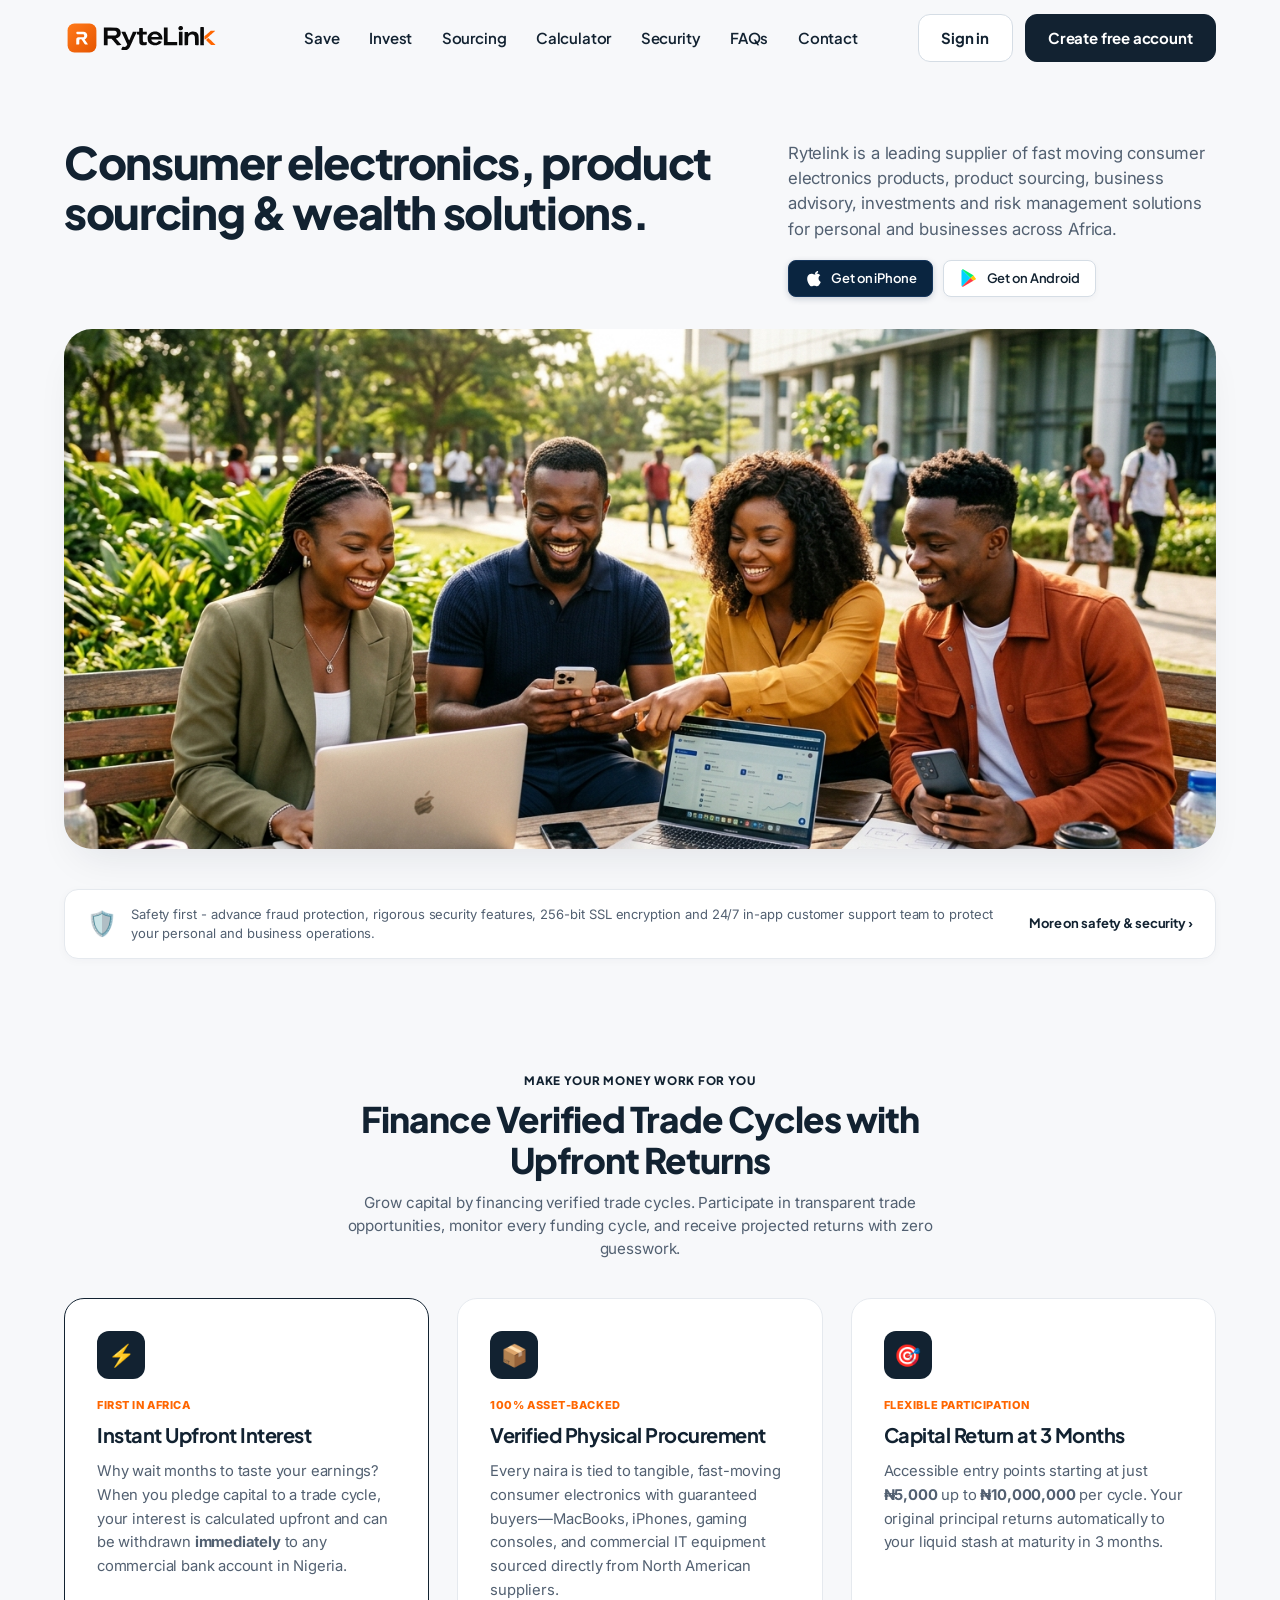
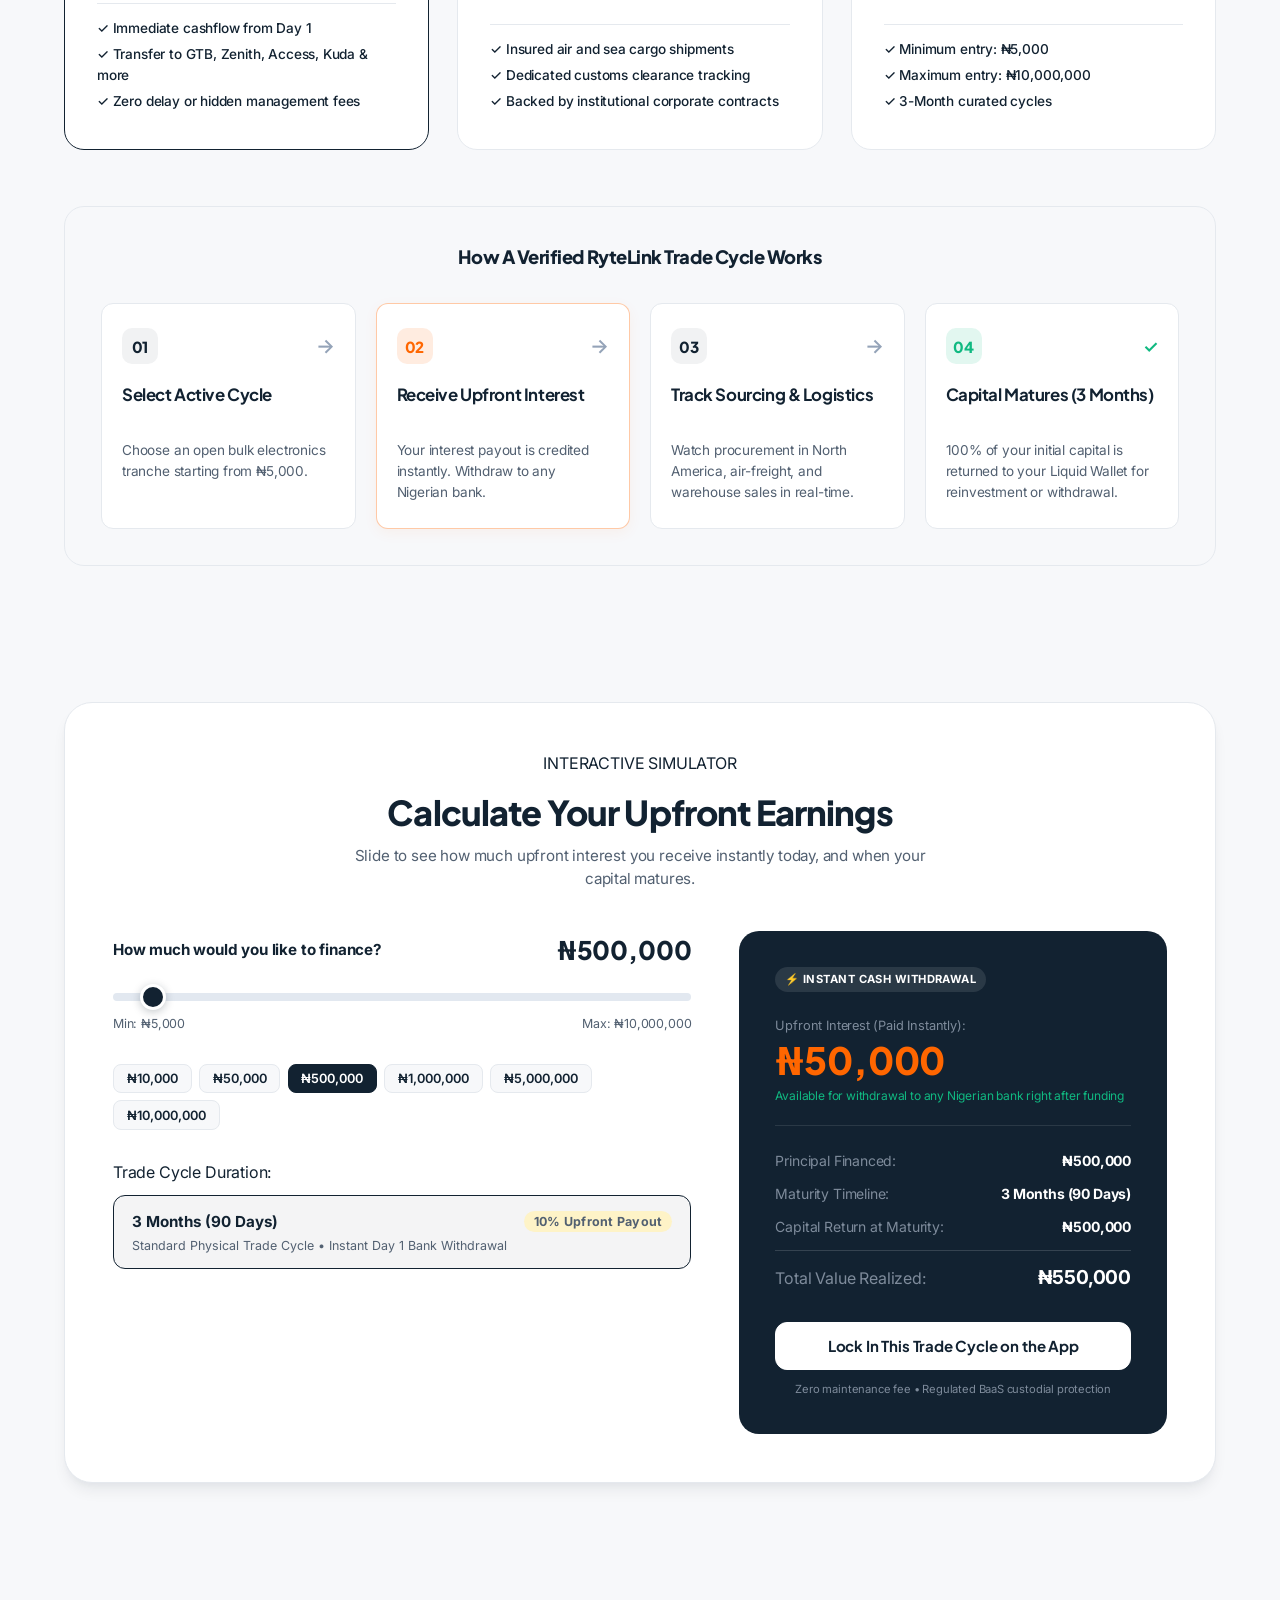
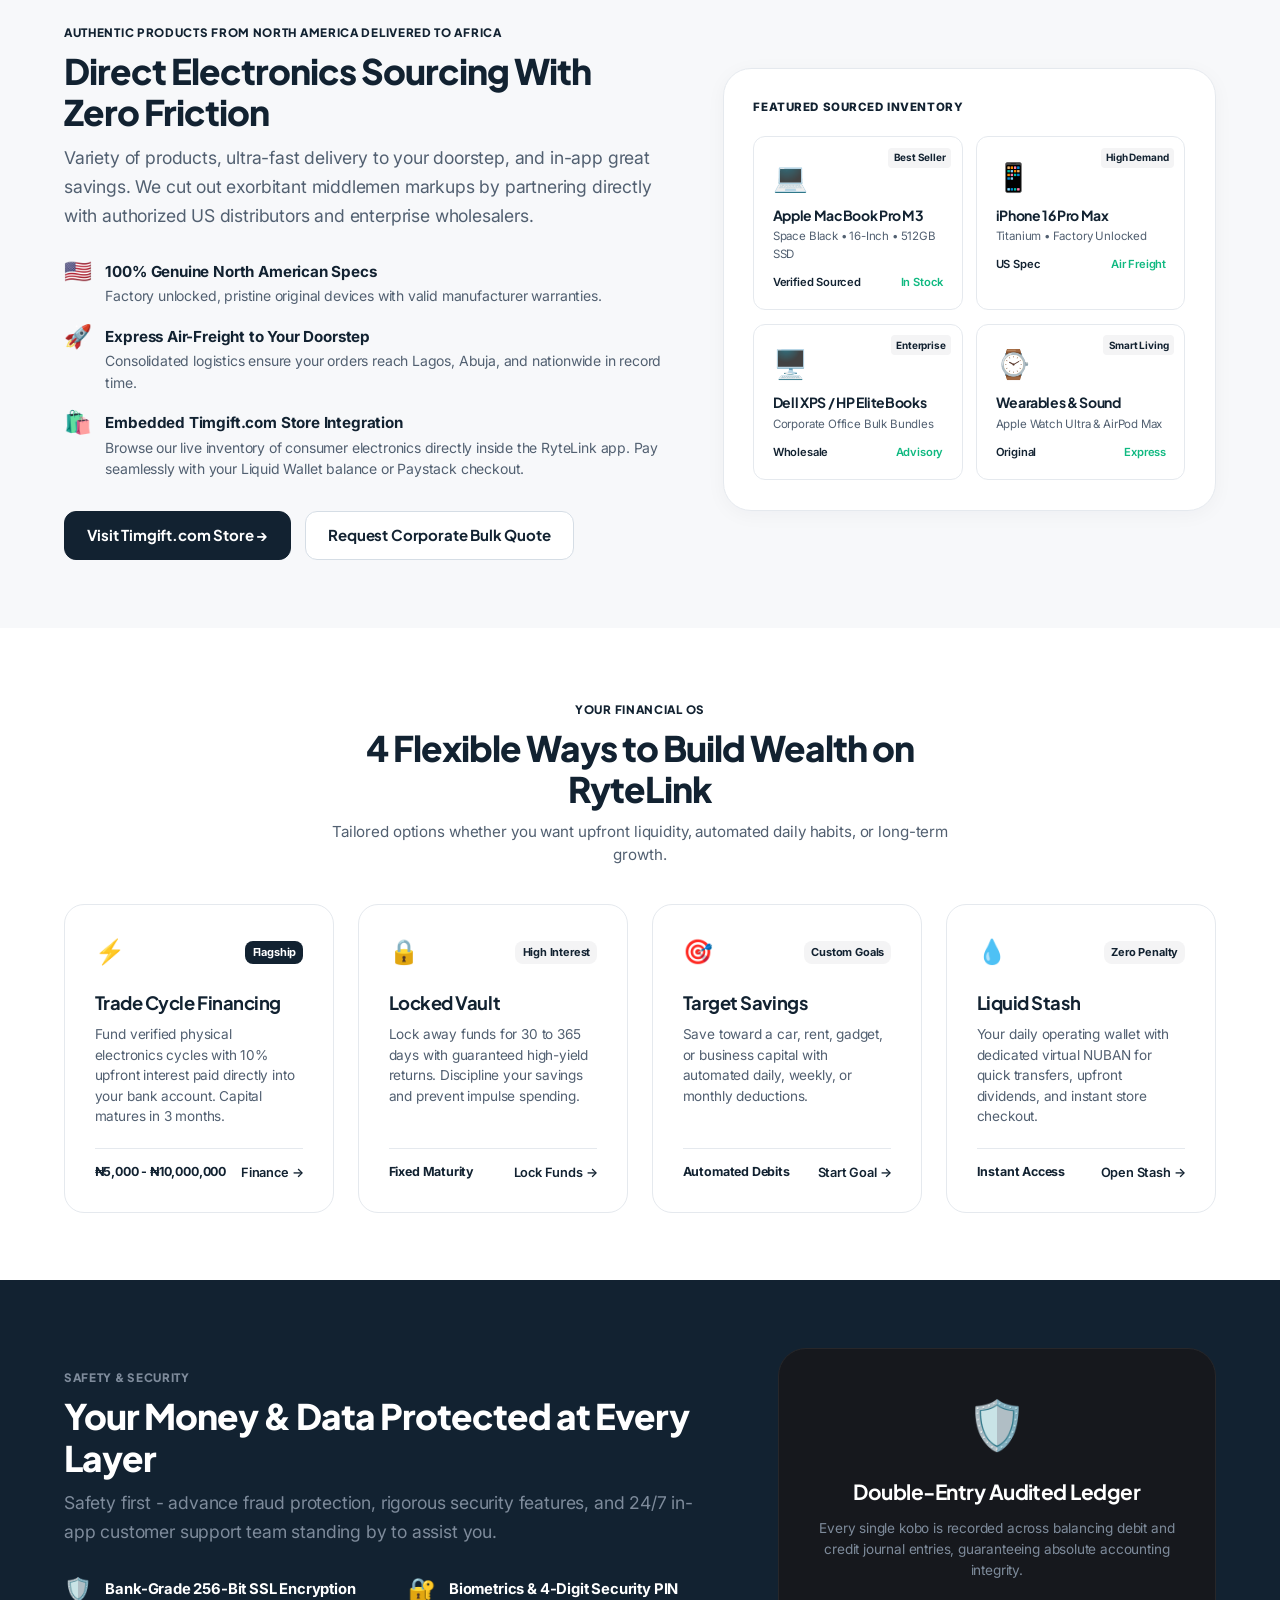
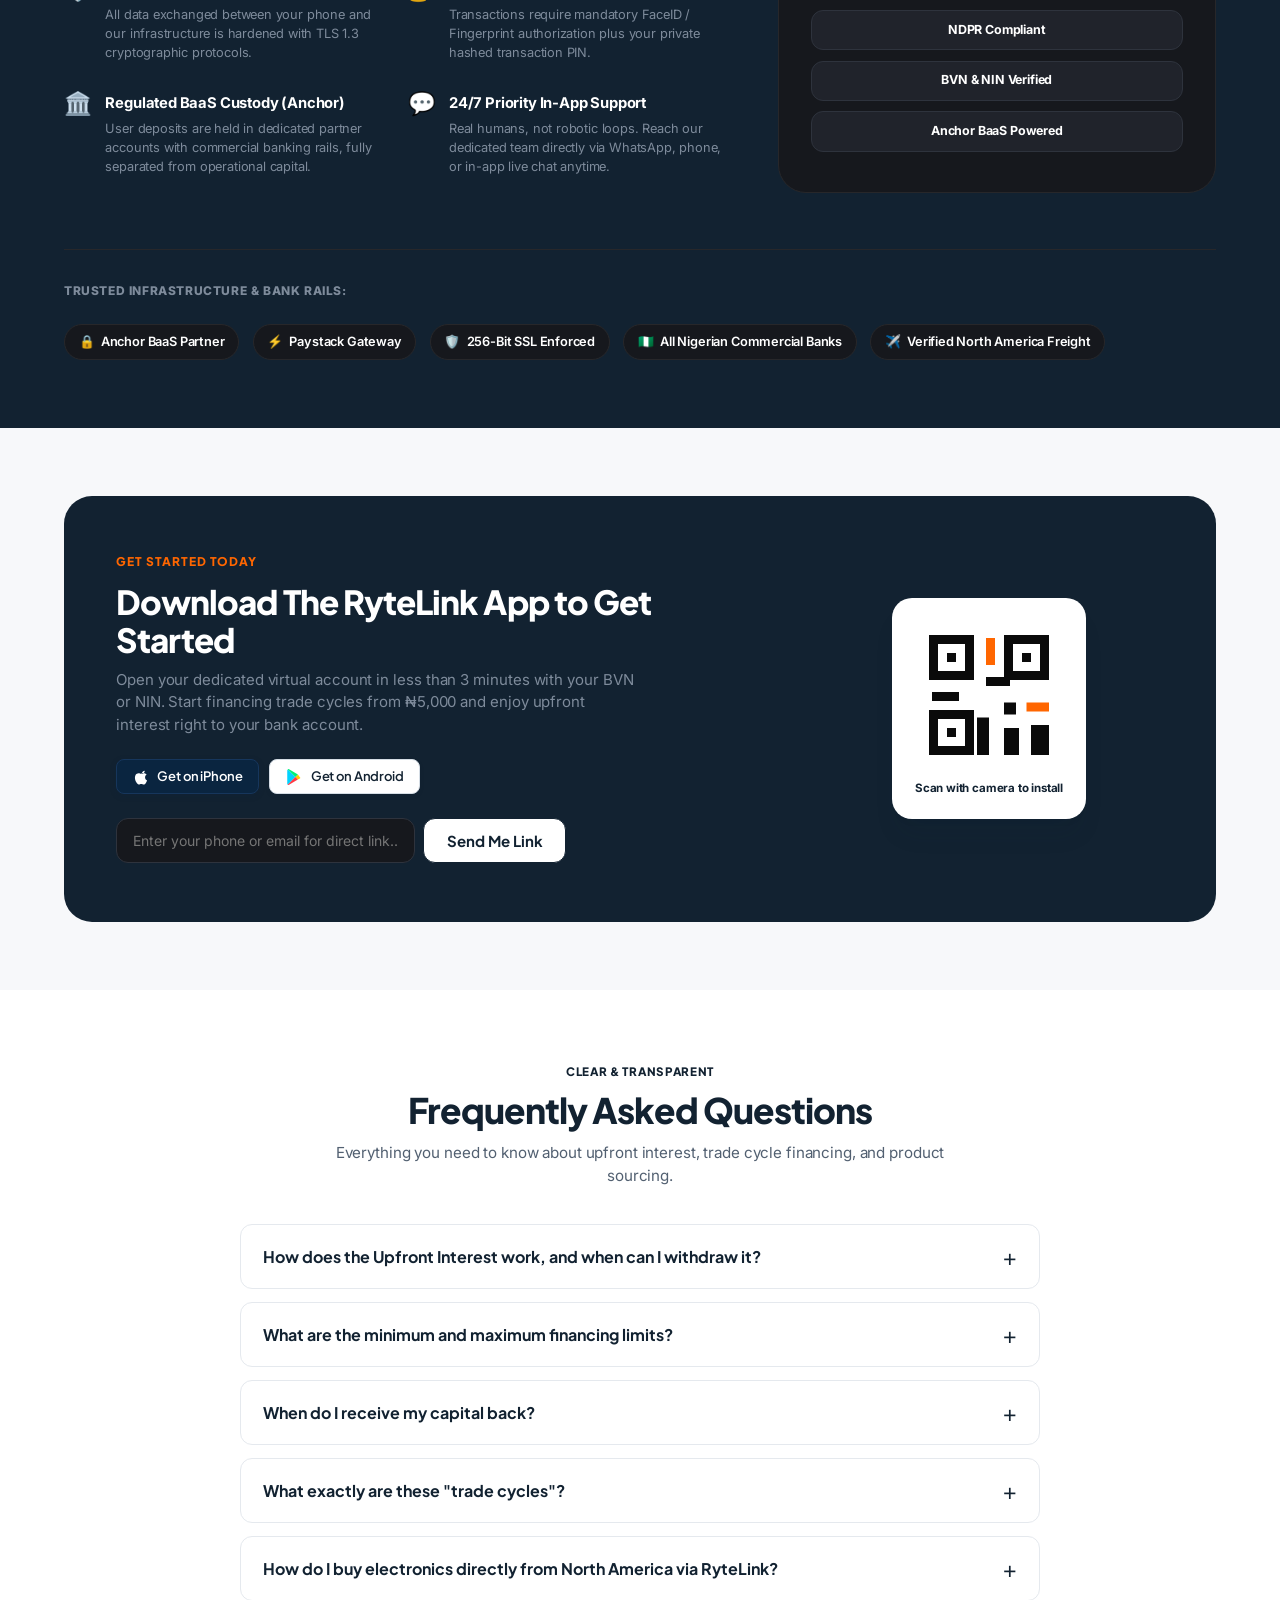
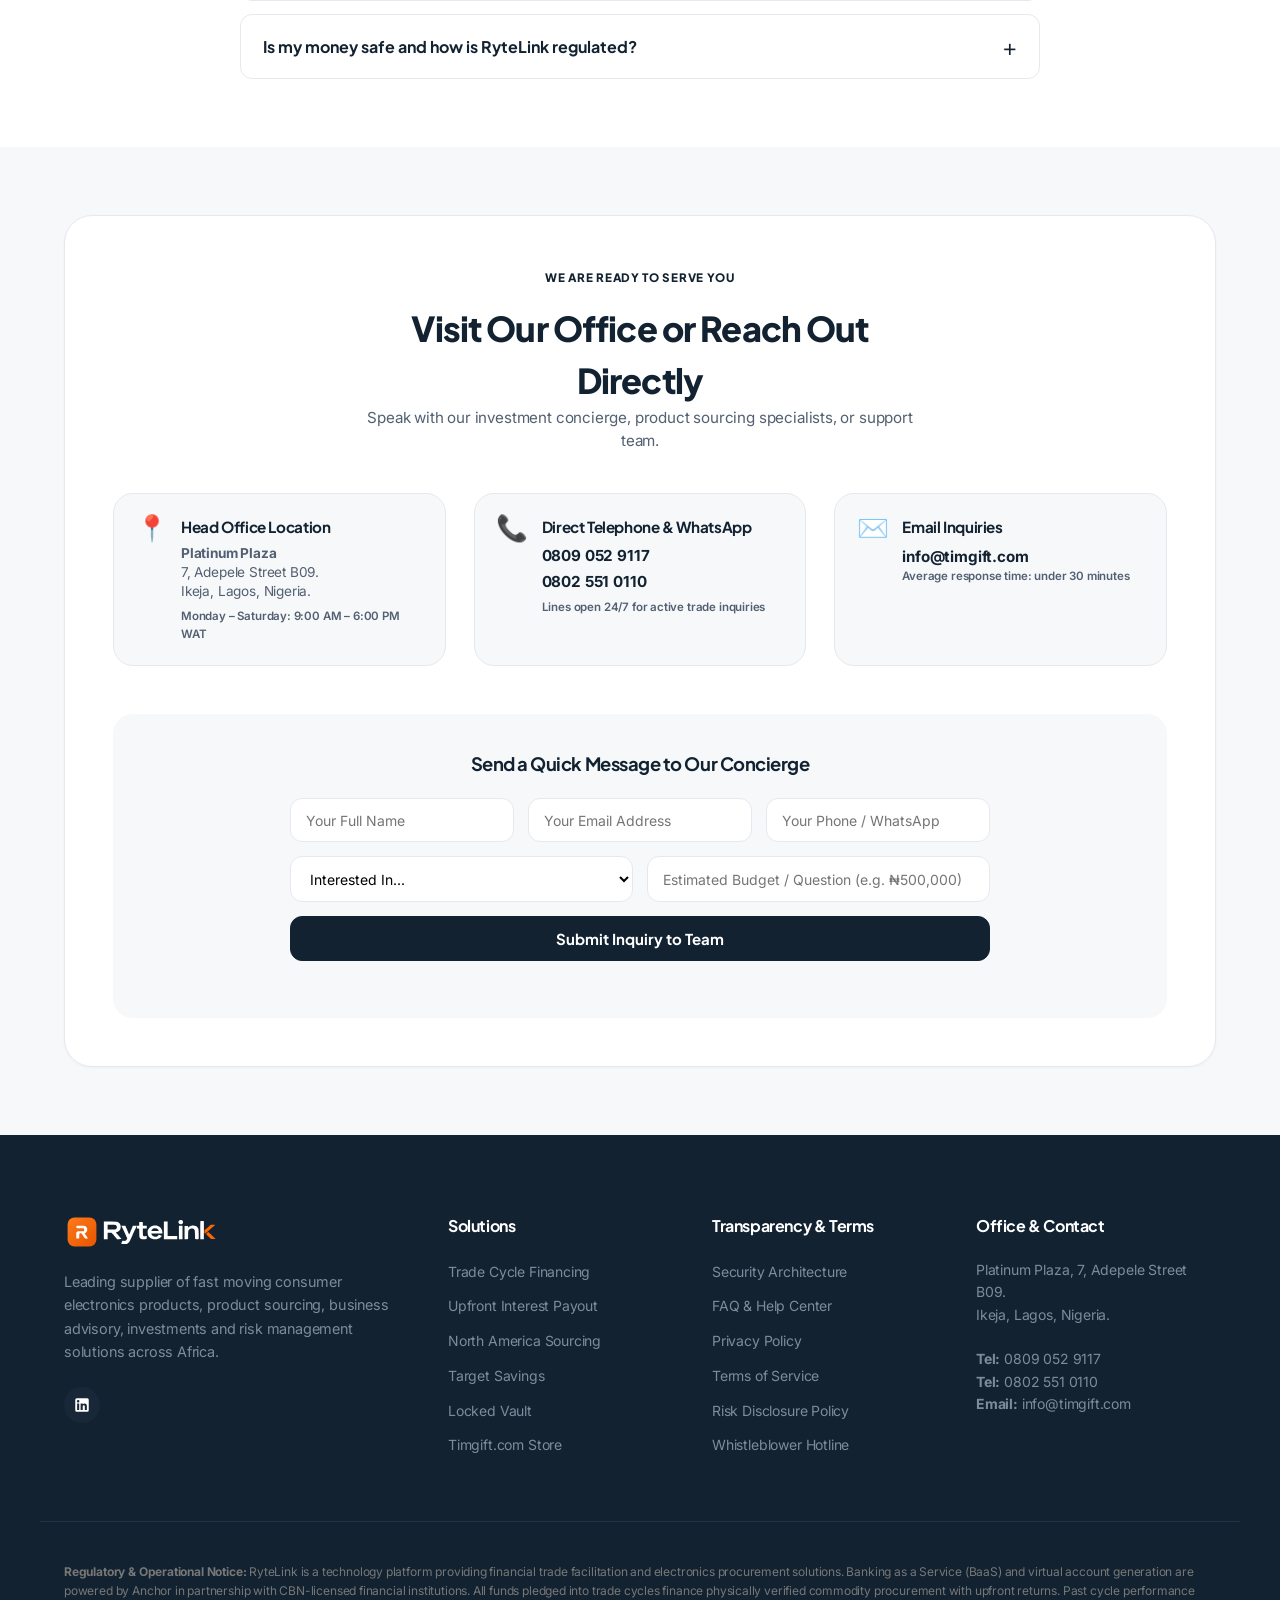
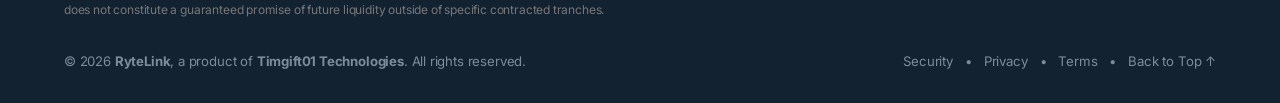
==== commit a00f6df3: "fix: update feature list to 3-month curated cycles" ====
--- a/index.html
+++ b/index.html
@@ -217,7 +217,7 @@
           <ul class="feature-list">
             <li>✓ Minimum entry: ₦5,000</li>
             <li>✓ Maximum entry: ₦10,000,000</li>
-            <li>✓ 3-Month & 6-Month curated cycles</li>
+            <li>✓ 3-Month curated cycles</li>
           </ul>
         </div>
       </div>
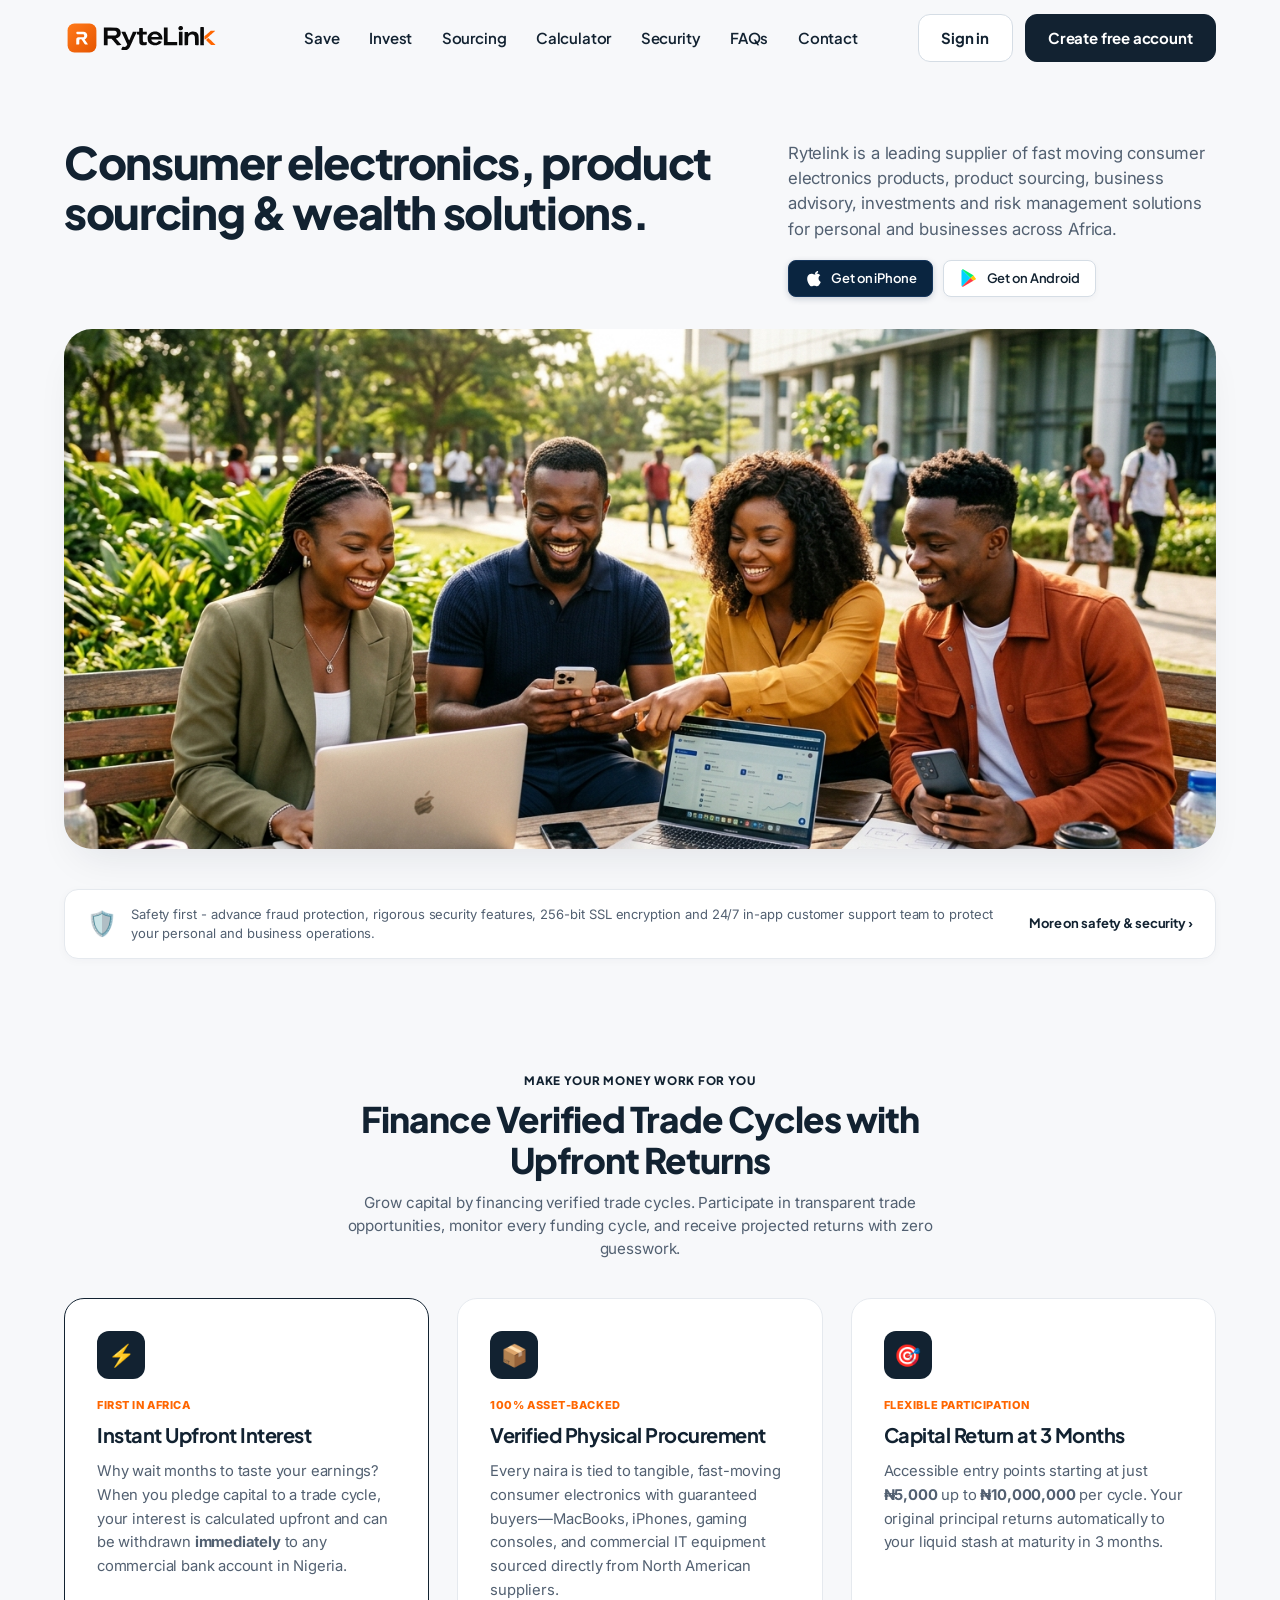
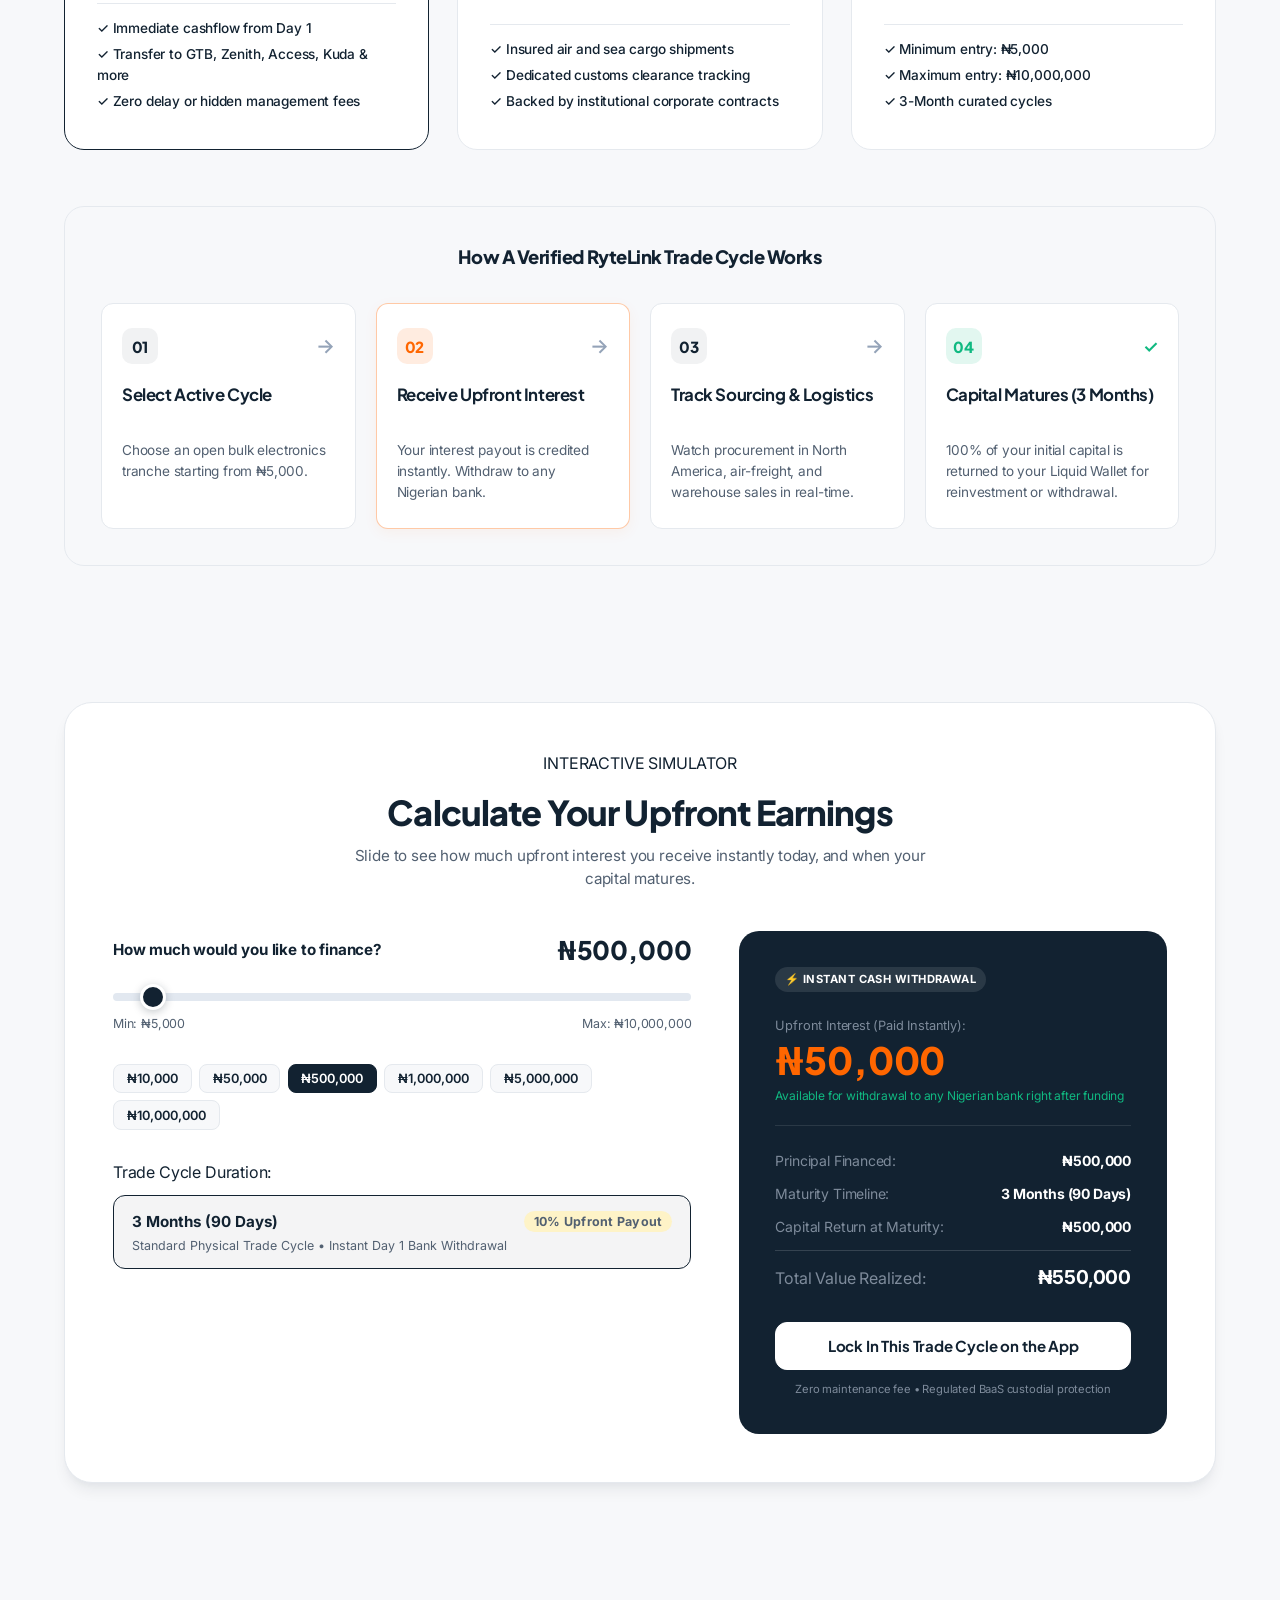
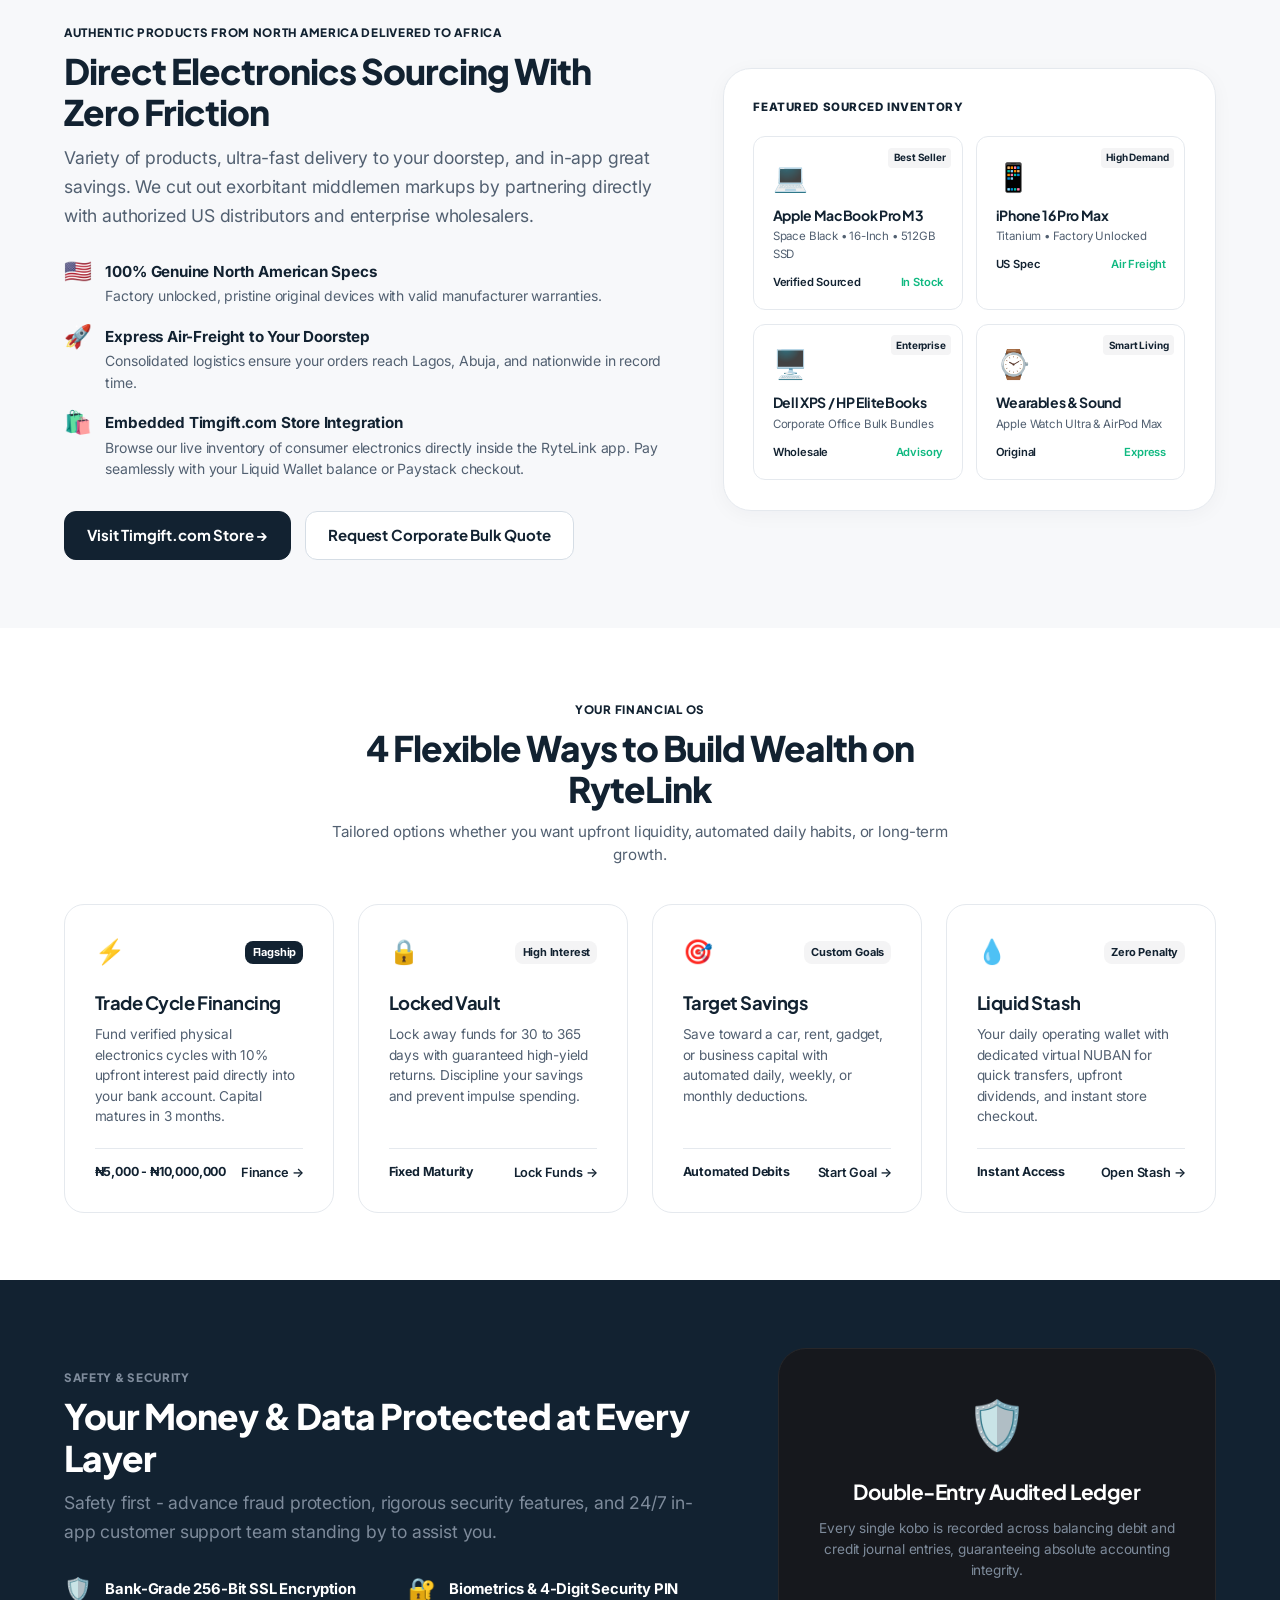
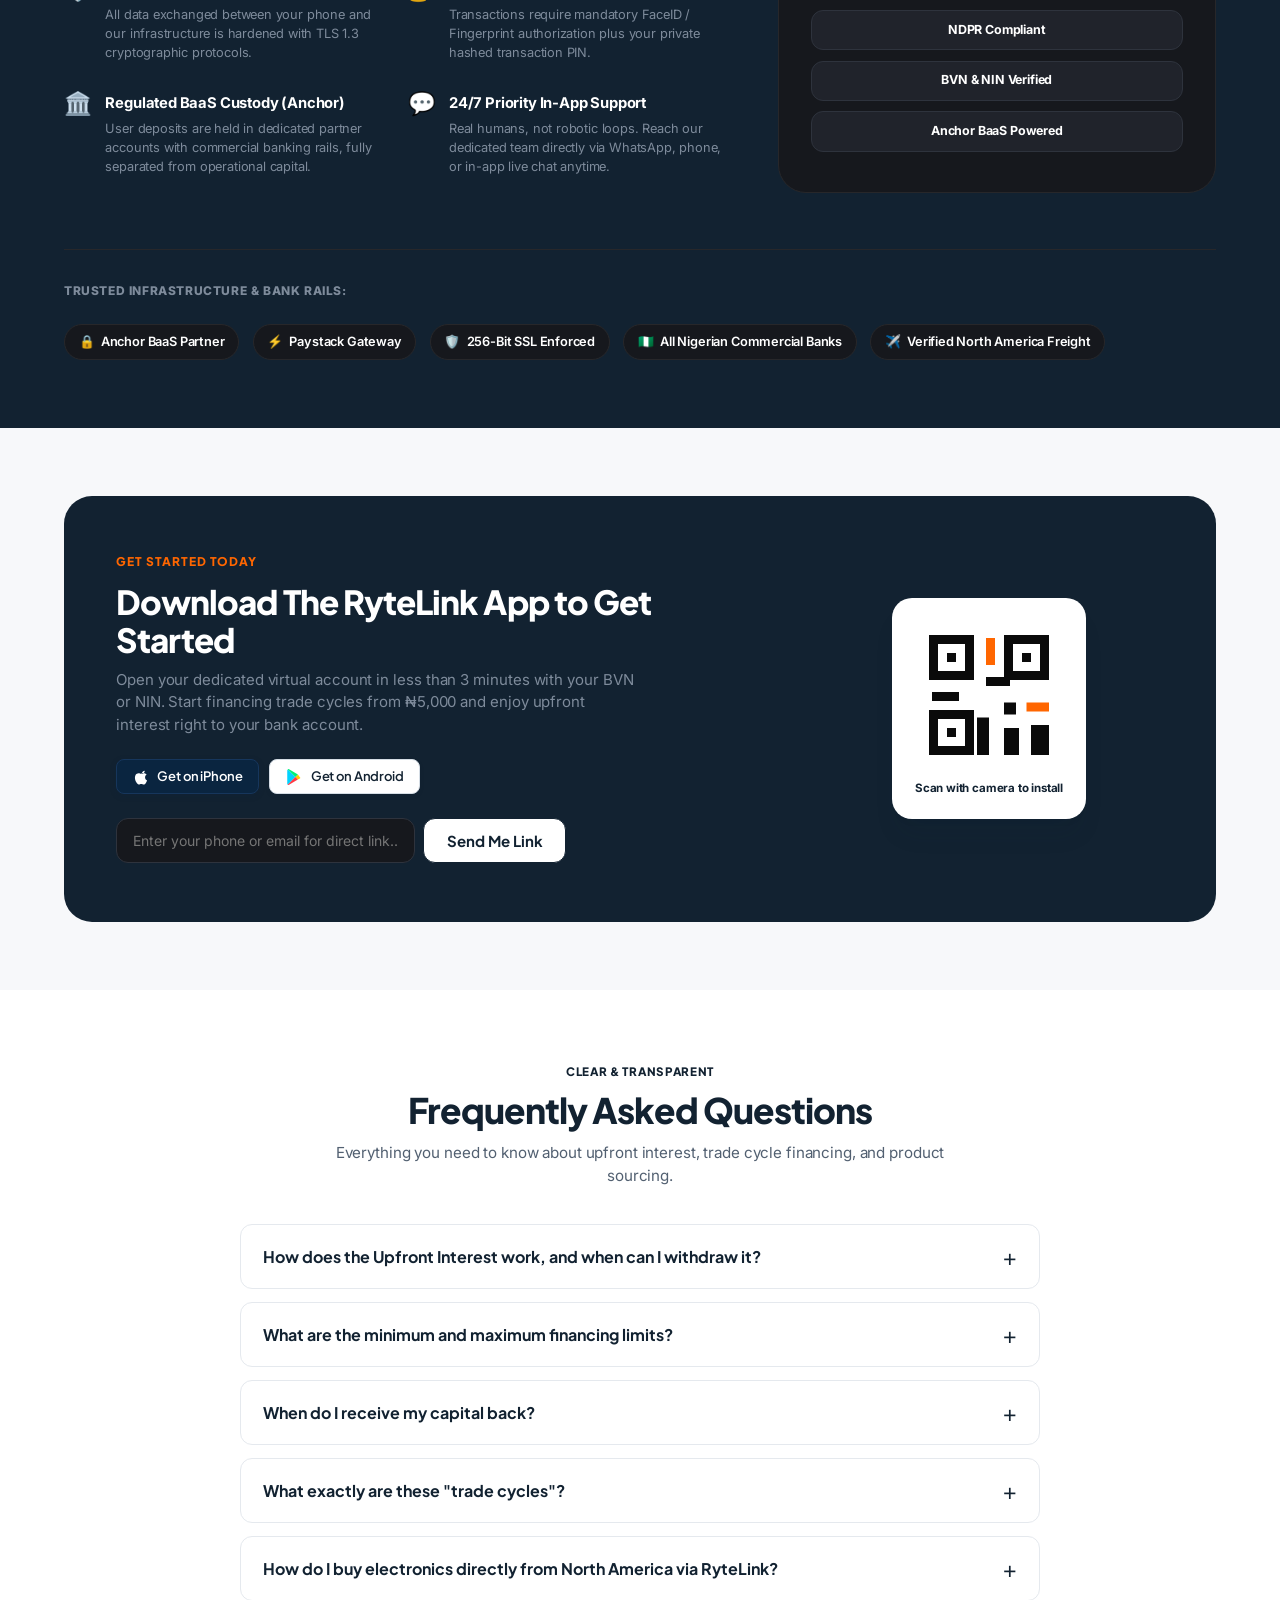
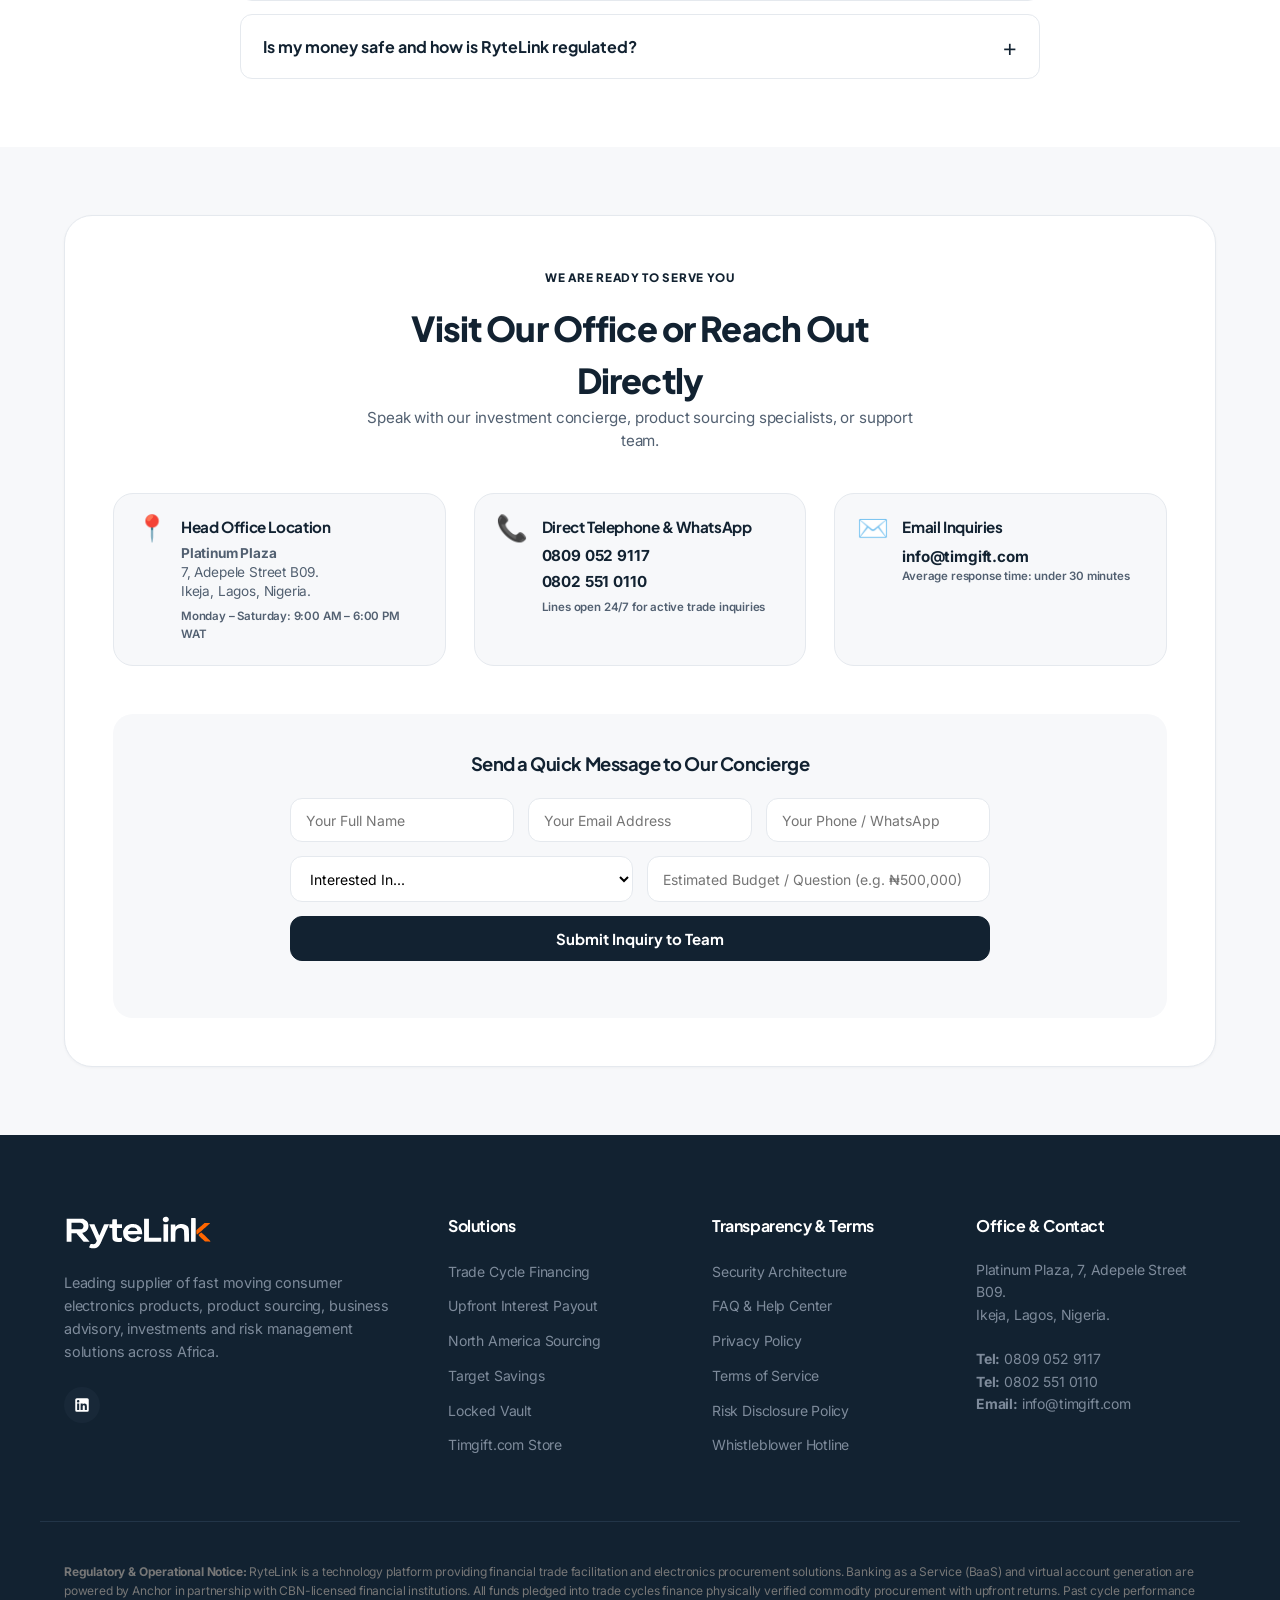
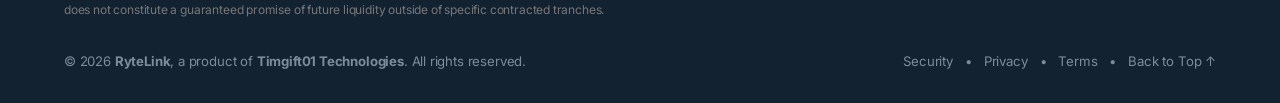
==== commit 0f897978: "update logo in footer" ====
--- a/index.html
+++ b/index.html
@@ -839,7 +839,7 @@
   <footer class="site-footer">
     <div class="container footer-top">
       <div class="footer-col brand-col">
-        <img src="assets/logo_combo_dark.svg" alt="RyteLink" class="footer-logo" width="180">
+        <img src="assets/logo_wordmark_dark.svg" alt="RyteLink" class="footer-logo" width="150">
         <p class="footer-tagline">
           Leading supplier of fast moving consumer electronics products, product sourcing, business advisory, investments and risk management solutions across Africa.
         </p>
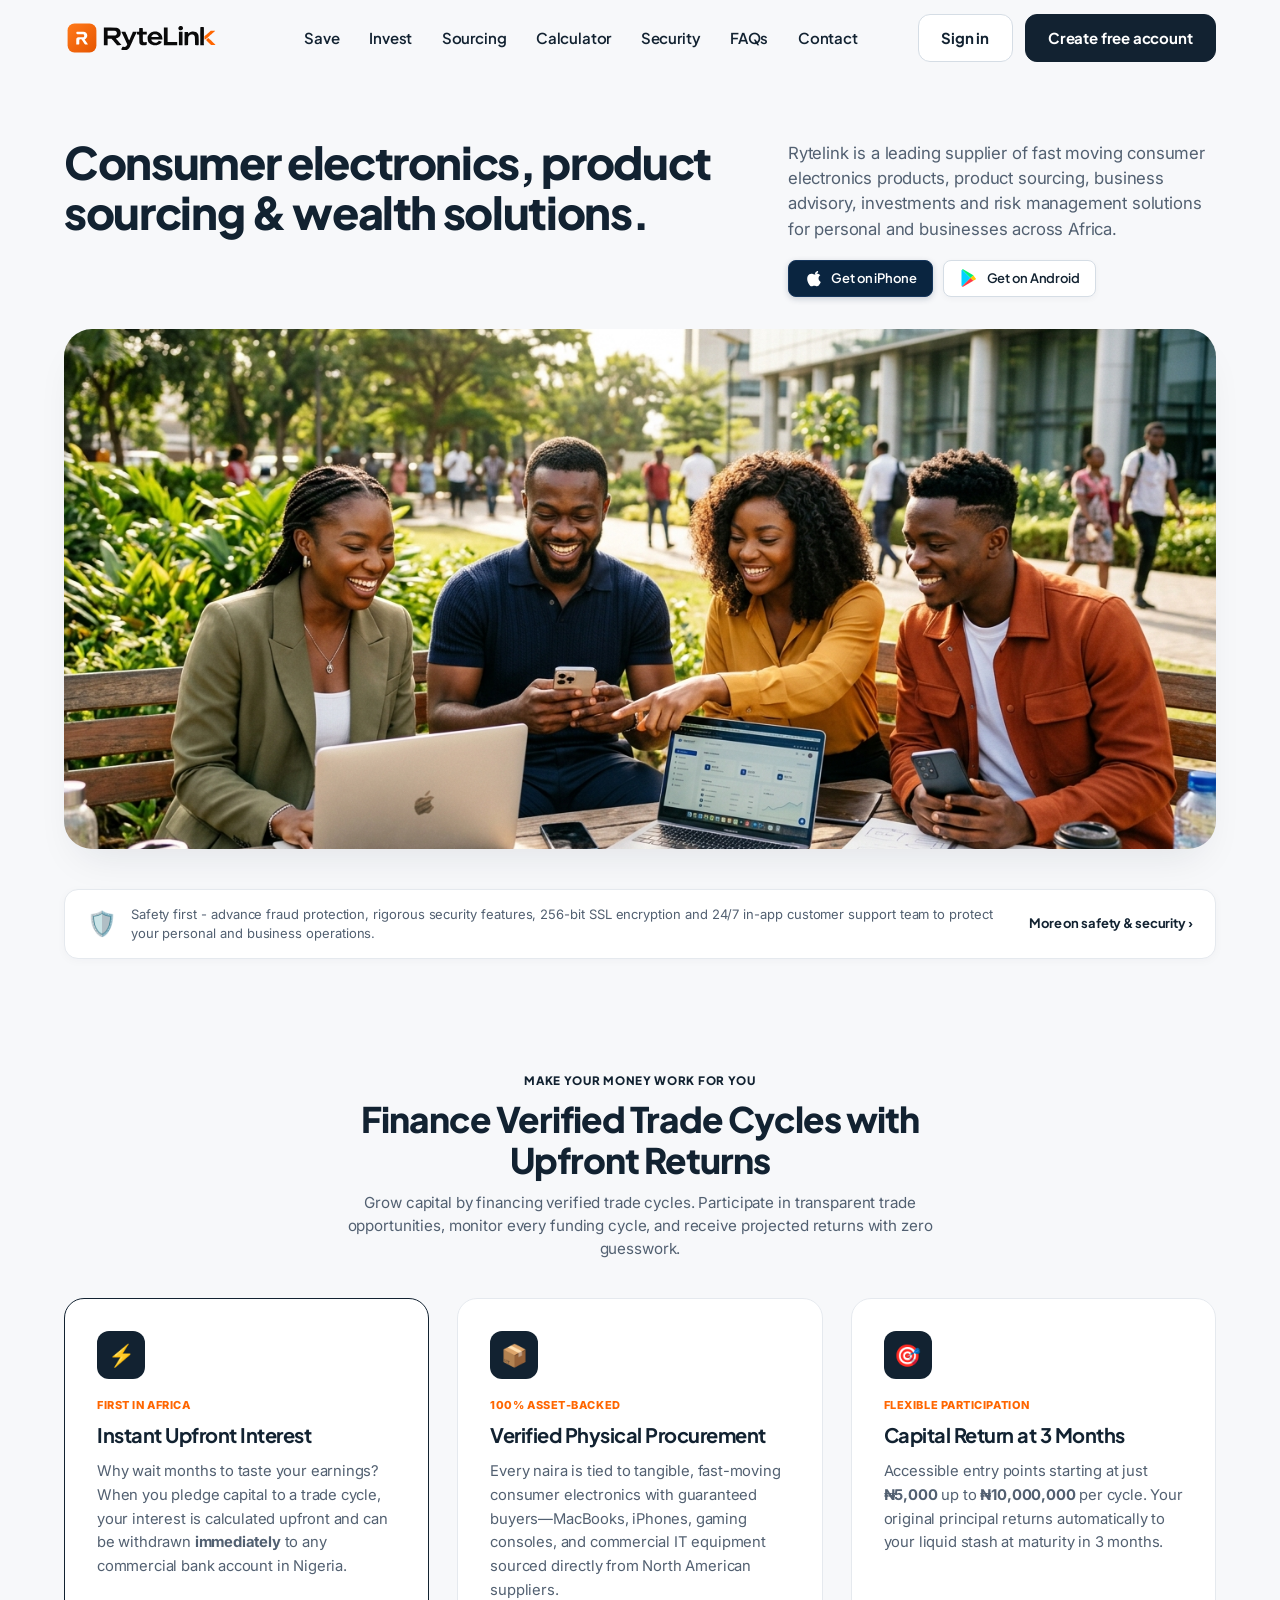
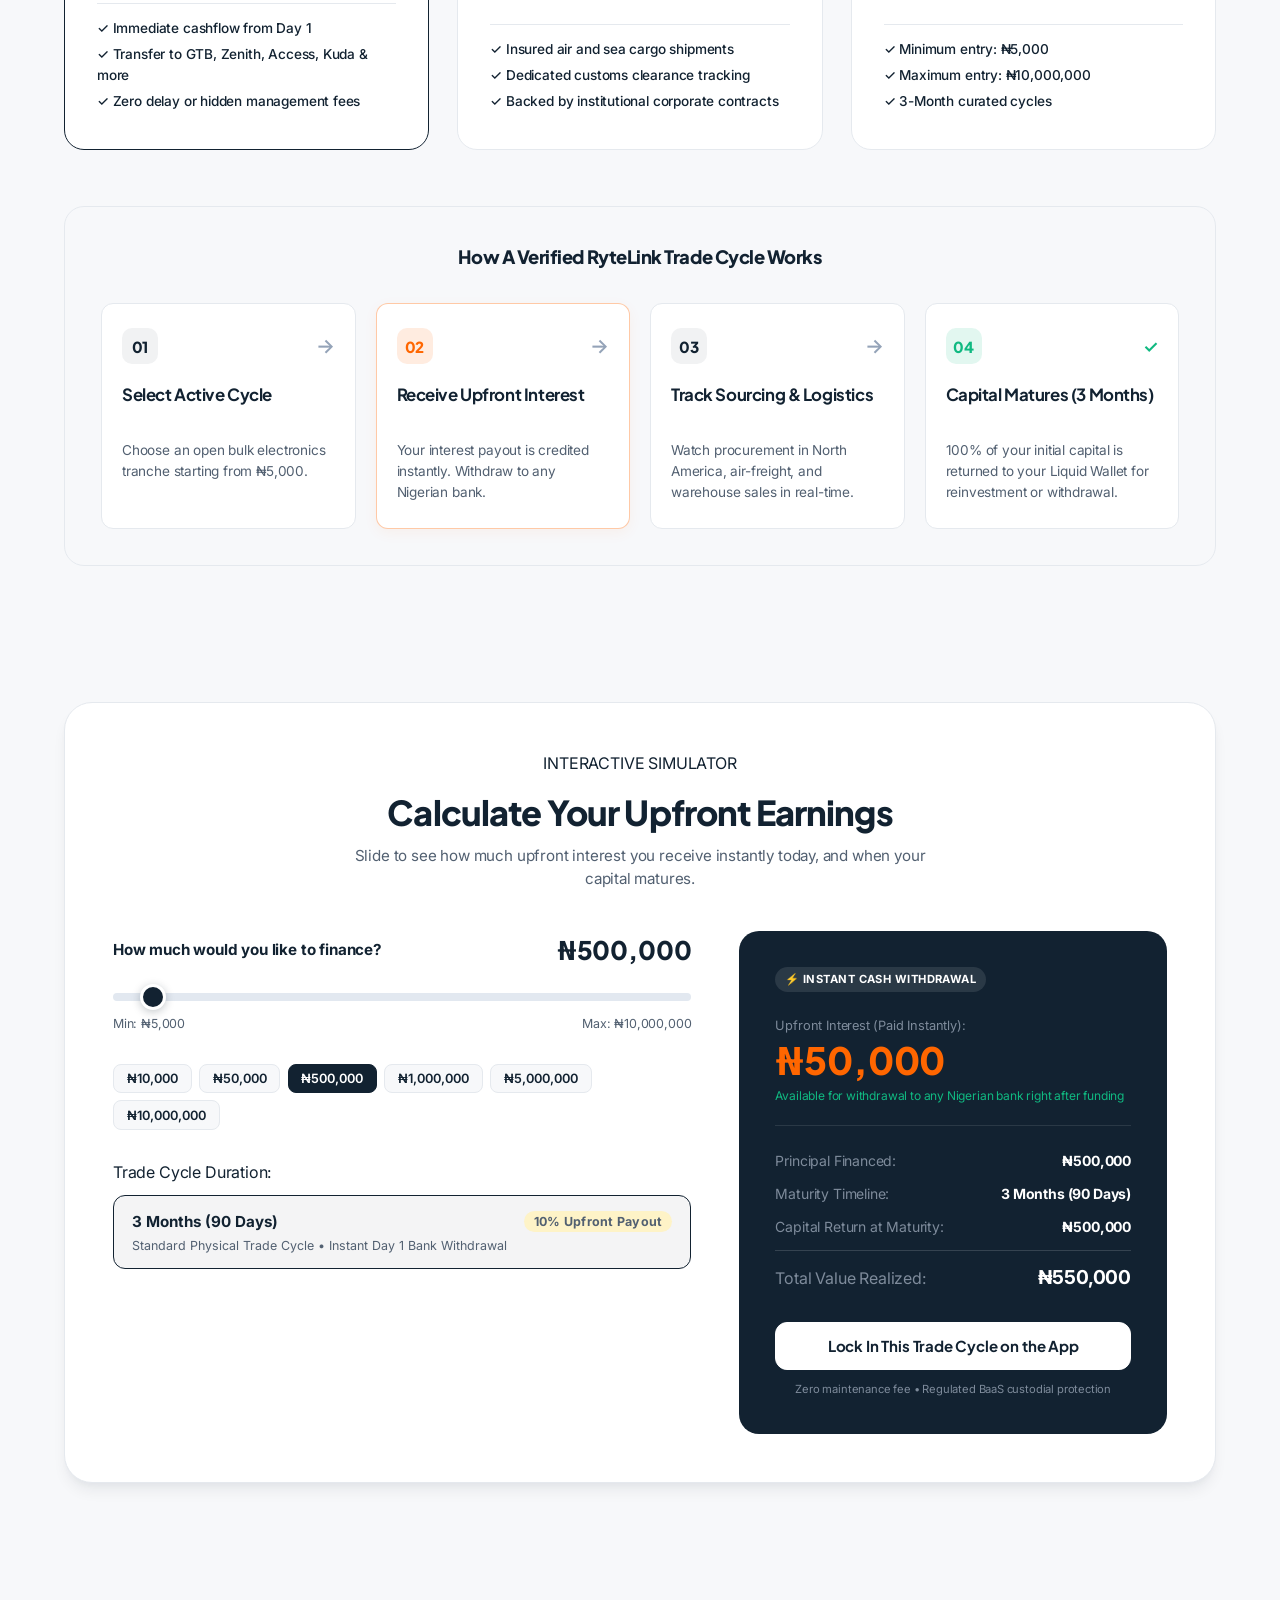
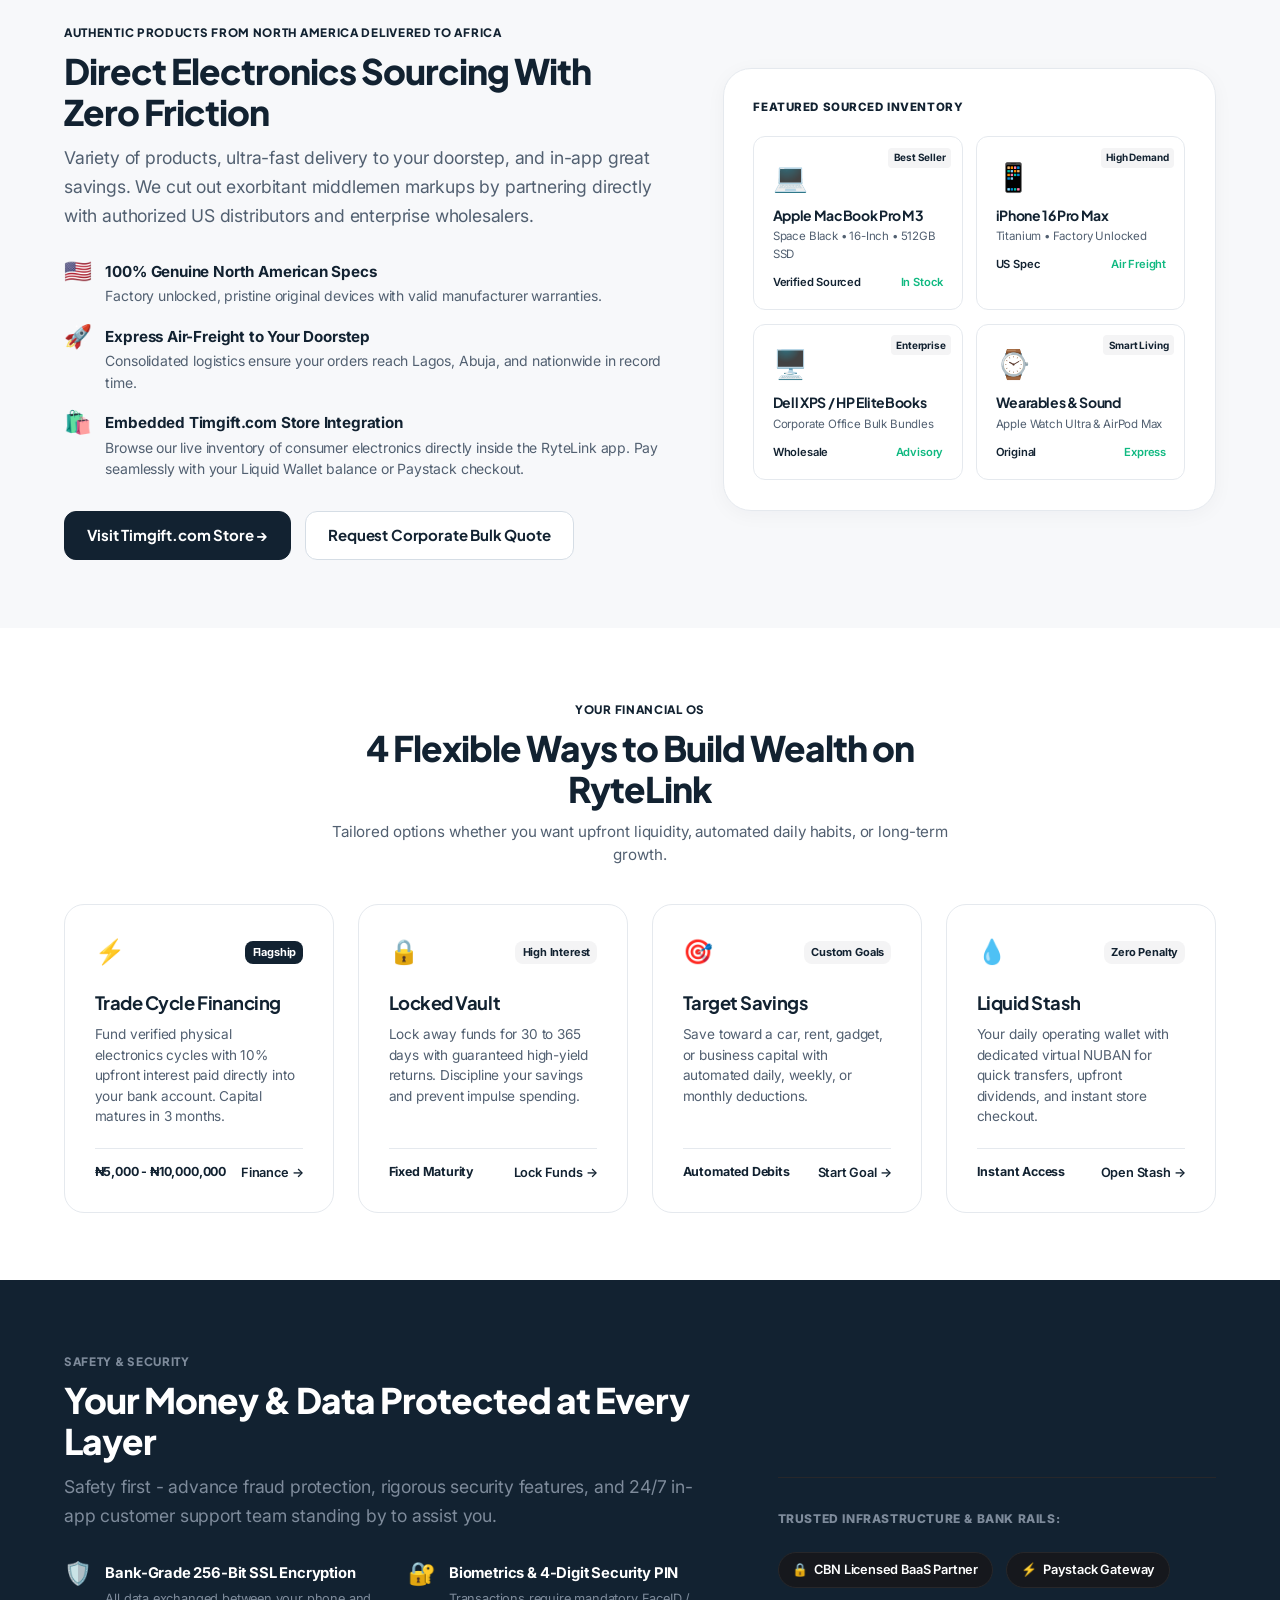
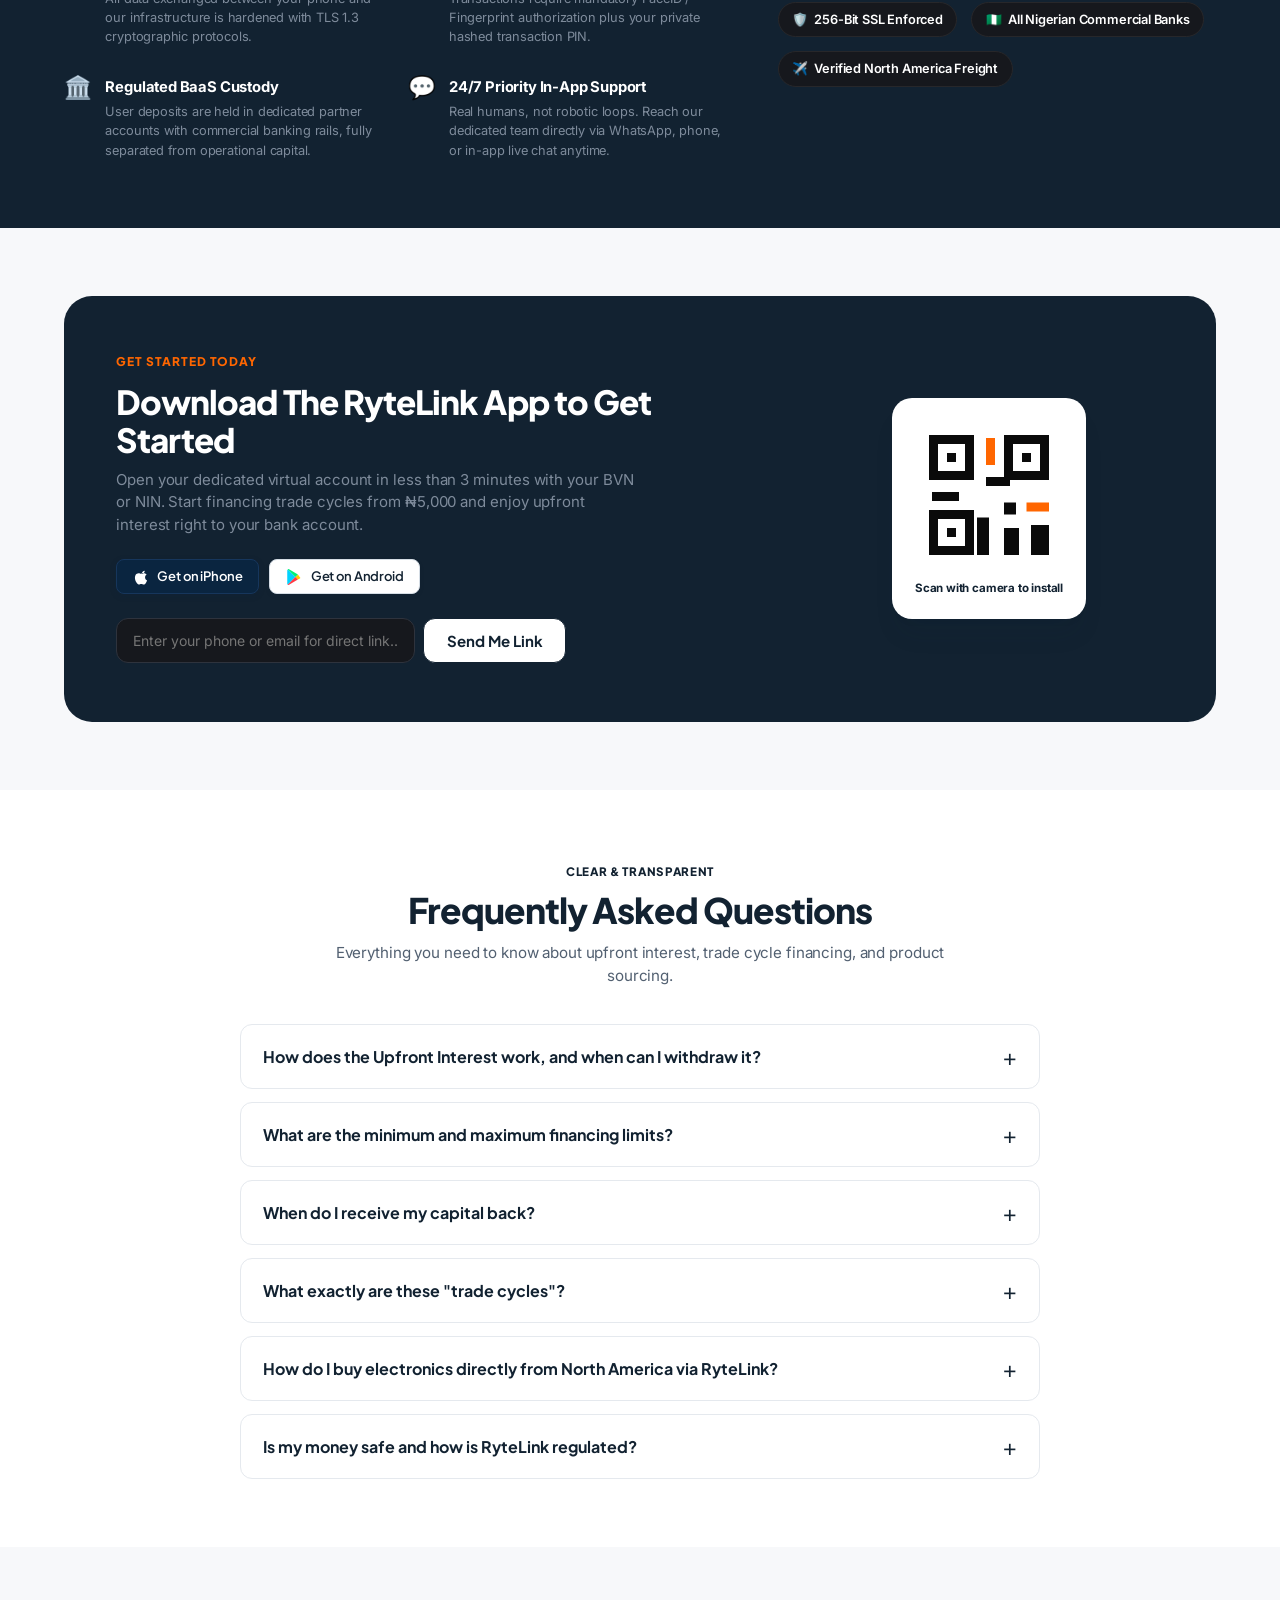
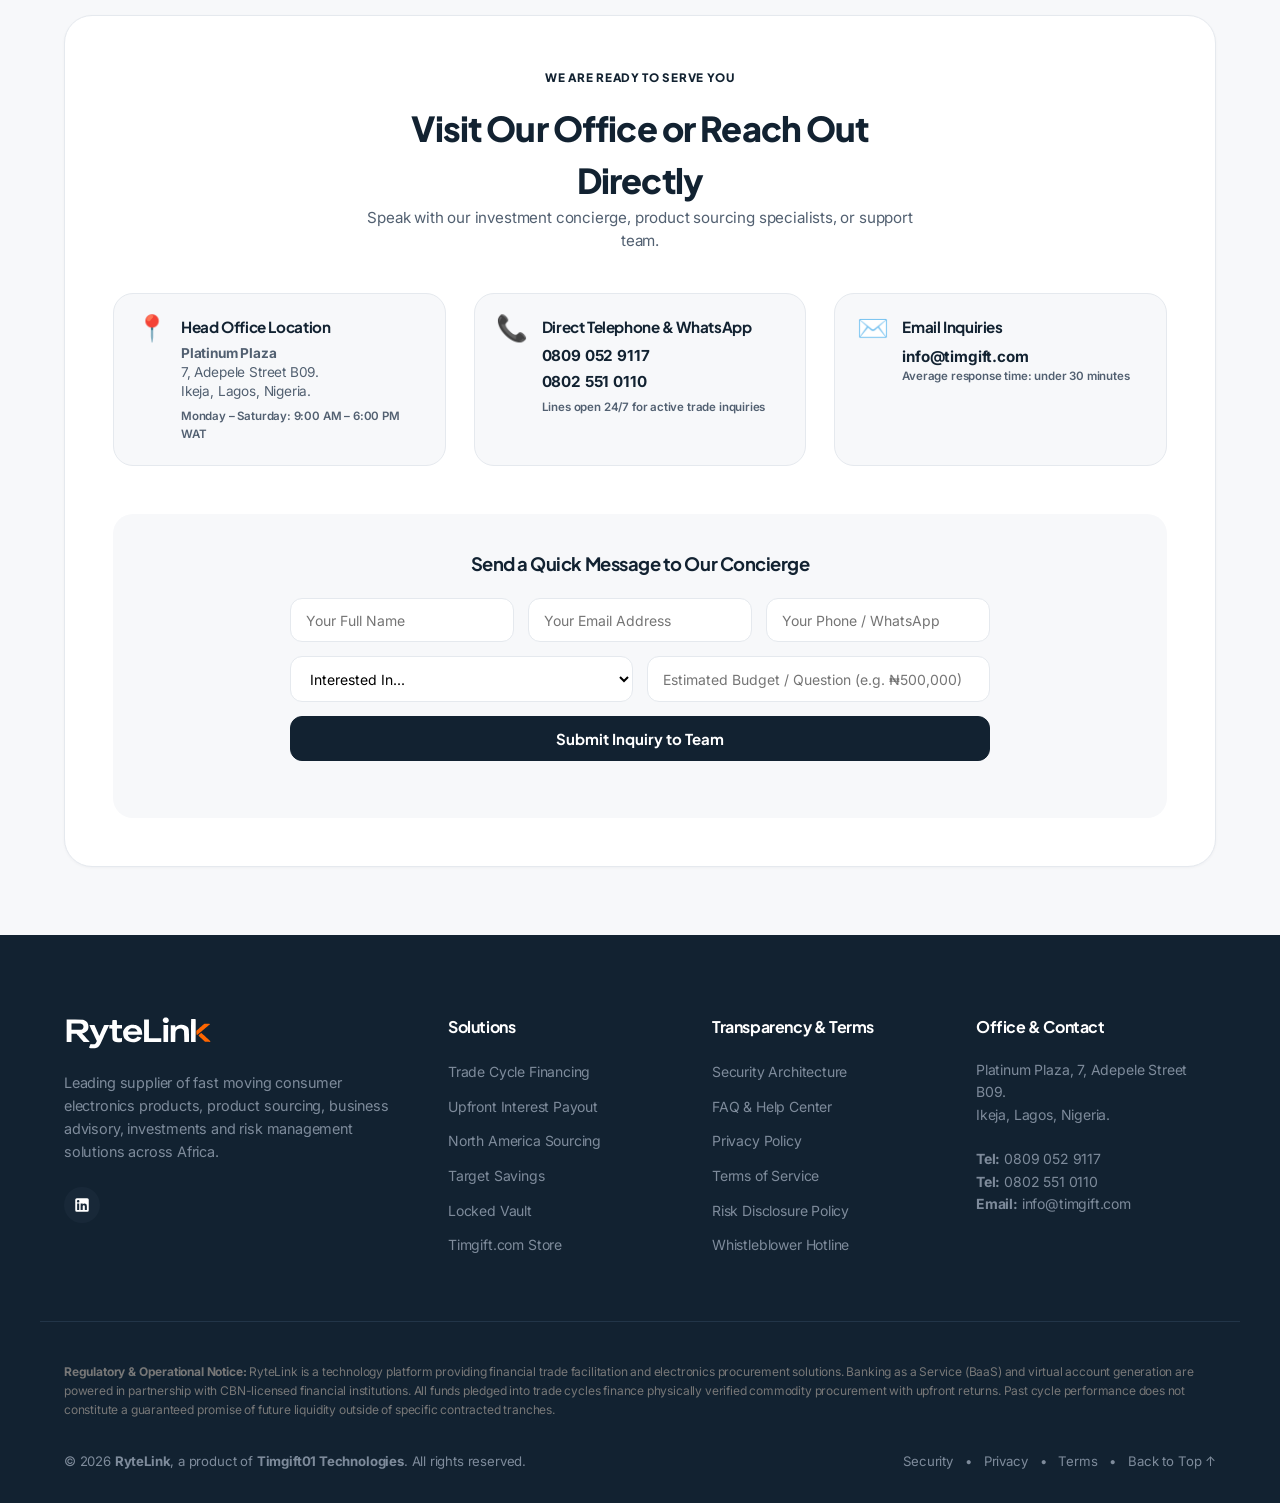
==== commit de59bebb: "texts edit" ====
--- a/index.html
+++ b/index.html
@@ -563,7 +563,7 @@
             <div class="security-item">
               <div class="sec-icon">🏛️</div>
               <div>
-                <strong class="text-white">Regulated BaaS Custody (Anchor)</strong>
+                <strong class="text-white">Regulated BaaS Custody</strong>
                 <p>User deposits are held in dedicated partner accounts with commercial banking rails, fully separated from operational capital.</p>
               </div>
             </div>
@@ -578,25 +578,11 @@
           </div>
         </div>
 
-        <div class="security-badge-card">
-          <div class="shield-graphic">
-            <span class="big-shield">🛡️</span>
-            <h3>Double-Entry Audited Ledger</h3>
-            <p>Every single kobo is recorded across balancing debit and credit journal entries, guaranteeing absolute accounting integrity.</p>
-          </div>
-          <div class="compliance-badges">
-            <div class="comp-badge">NDPR Compliant</div>
-            <div class="comp-badge">BVN & NIN Verified</div>
-            <div class="comp-badge">Anchor BaaS Powered</div>
-          </div>
-        </div>
-      </div>
-
       <!-- Integrated Infrastructure & Rails -->
       <div class="security-rails-strip">
         <span class="rails-label">TRUSTED INFRASTRUCTURE & BANK RAILS:</span>
         <div class="rails-items">
-          <div class="rail-tag"><span>🔒</span> Anchor BaaS Partner</div>
+          <div class="rail-tag"><span>🔒</span> CBN Licensed BaaS Partner</div>
           <div class="rail-tag"><span>⚡</span> Paystack Gateway</div>
           <div class="rail-tag"><span>🛡️</span> 256-Bit SSL Enforced</div>
           <div class="rail-tag"><span>🇳🇬</span> All Nigerian Commercial Banks</div>
@@ -751,7 +737,7 @@
           </button>
           <div class="faq-answer">
             <p>
-              Safety is our top priority. User wallet and virtual accounts are powered through licensed Banking-as-a-Service (BaaS) infrastructure provided by Anchor, held with CBN-licensed partner commercial banks. All trade assets are insured against transit and warehouse hazards, and customer accounts are protected with 2FA, biometric authentication, and double-entry ledger audits.
+              Safety is our top priority. User wallet and virtual accounts are powered through licensed Banking-as-a-Service (BaaS) infrastructure provider, held with CBN-licensed partner commercial banks. All trade assets are insured against transit and warehouse hazards, and customer accounts are protected with 2FA, biometric authentication, and double-entry ledger audits.
             </p>
           </div>
         </div>
@@ -891,7 +877,7 @@
     <div class="container footer-bottom">
       <div class="disclaimer-text">
         <p>
-          <strong>Regulatory & Operational Notice:</strong> RyteLink is a technology platform providing financial trade facilitation and electronics procurement solutions. Banking as a Service (BaaS) and virtual account generation are powered by Anchor in partnership with CBN-licensed financial institutions. All funds pledged into trade cycles finance physically verified commodity procurement with upfront returns. Past cycle performance does not constitute a guaranteed promise of future liquidity outside of specific contracted tranches.
+          <strong>Regulatory & Operational Notice:</strong> RyteLink is a technology platform providing financial trade facilitation and electronics procurement solutions. Banking as a Service (BaaS) and virtual account generation are powered in partnership with CBN-licensed financial institutions. All funds pledged into trade cycles finance physically verified commodity procurement with upfront returns. Past cycle performance does not constitute a guaranteed promise of future liquidity outside of specific contracted tranches.
         </p>
       </div>
 
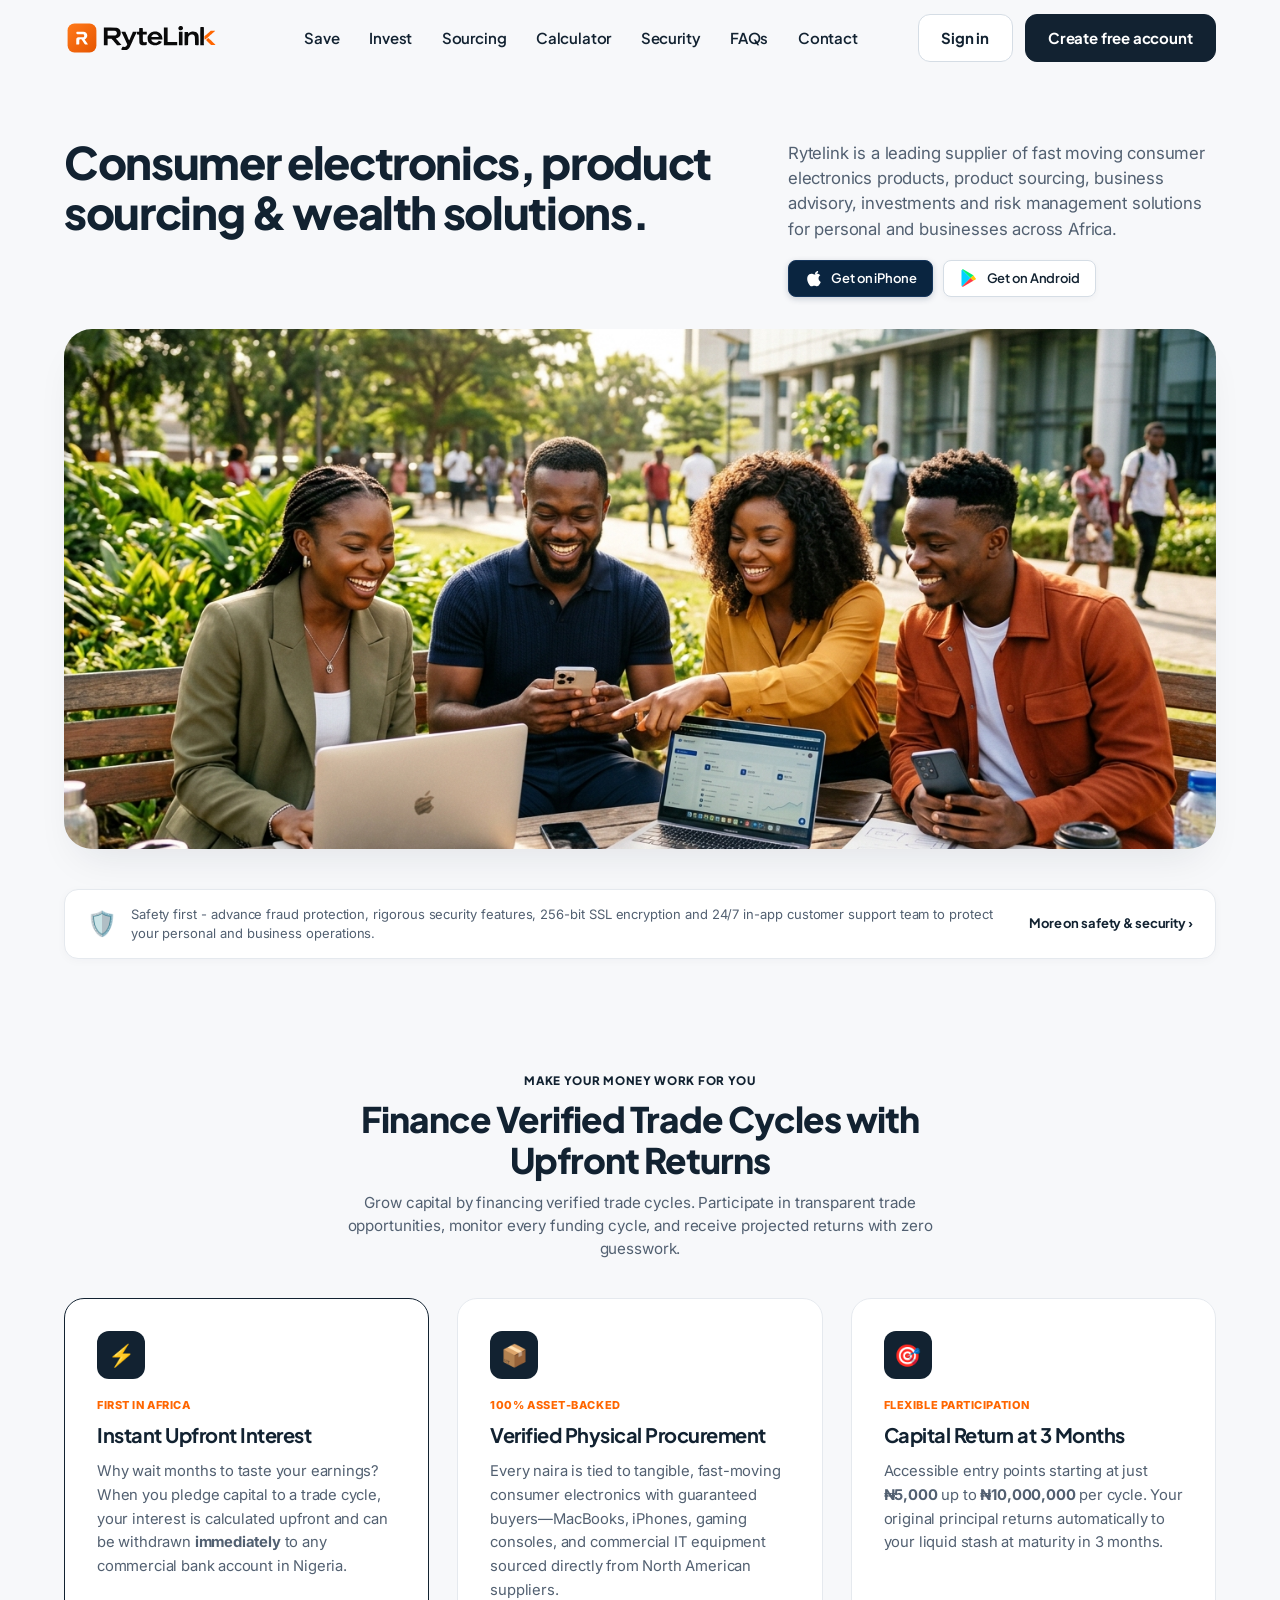
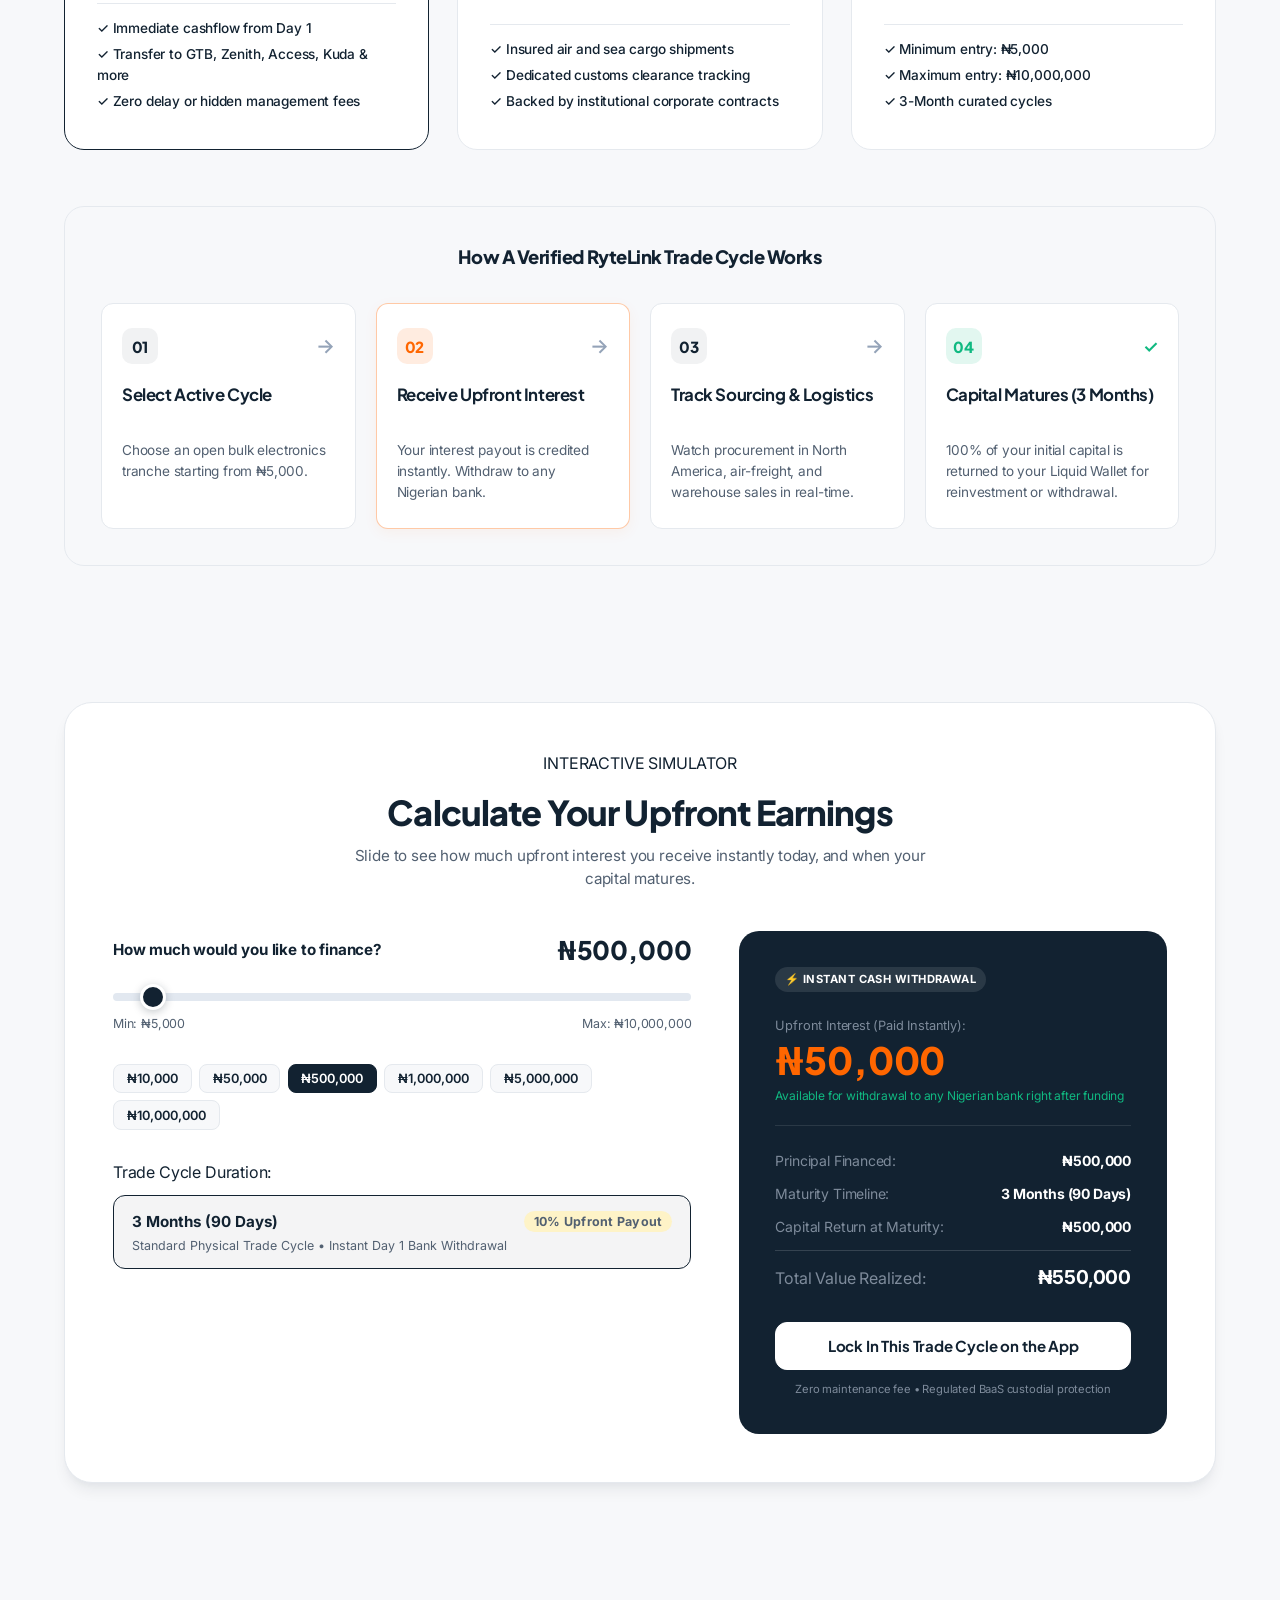
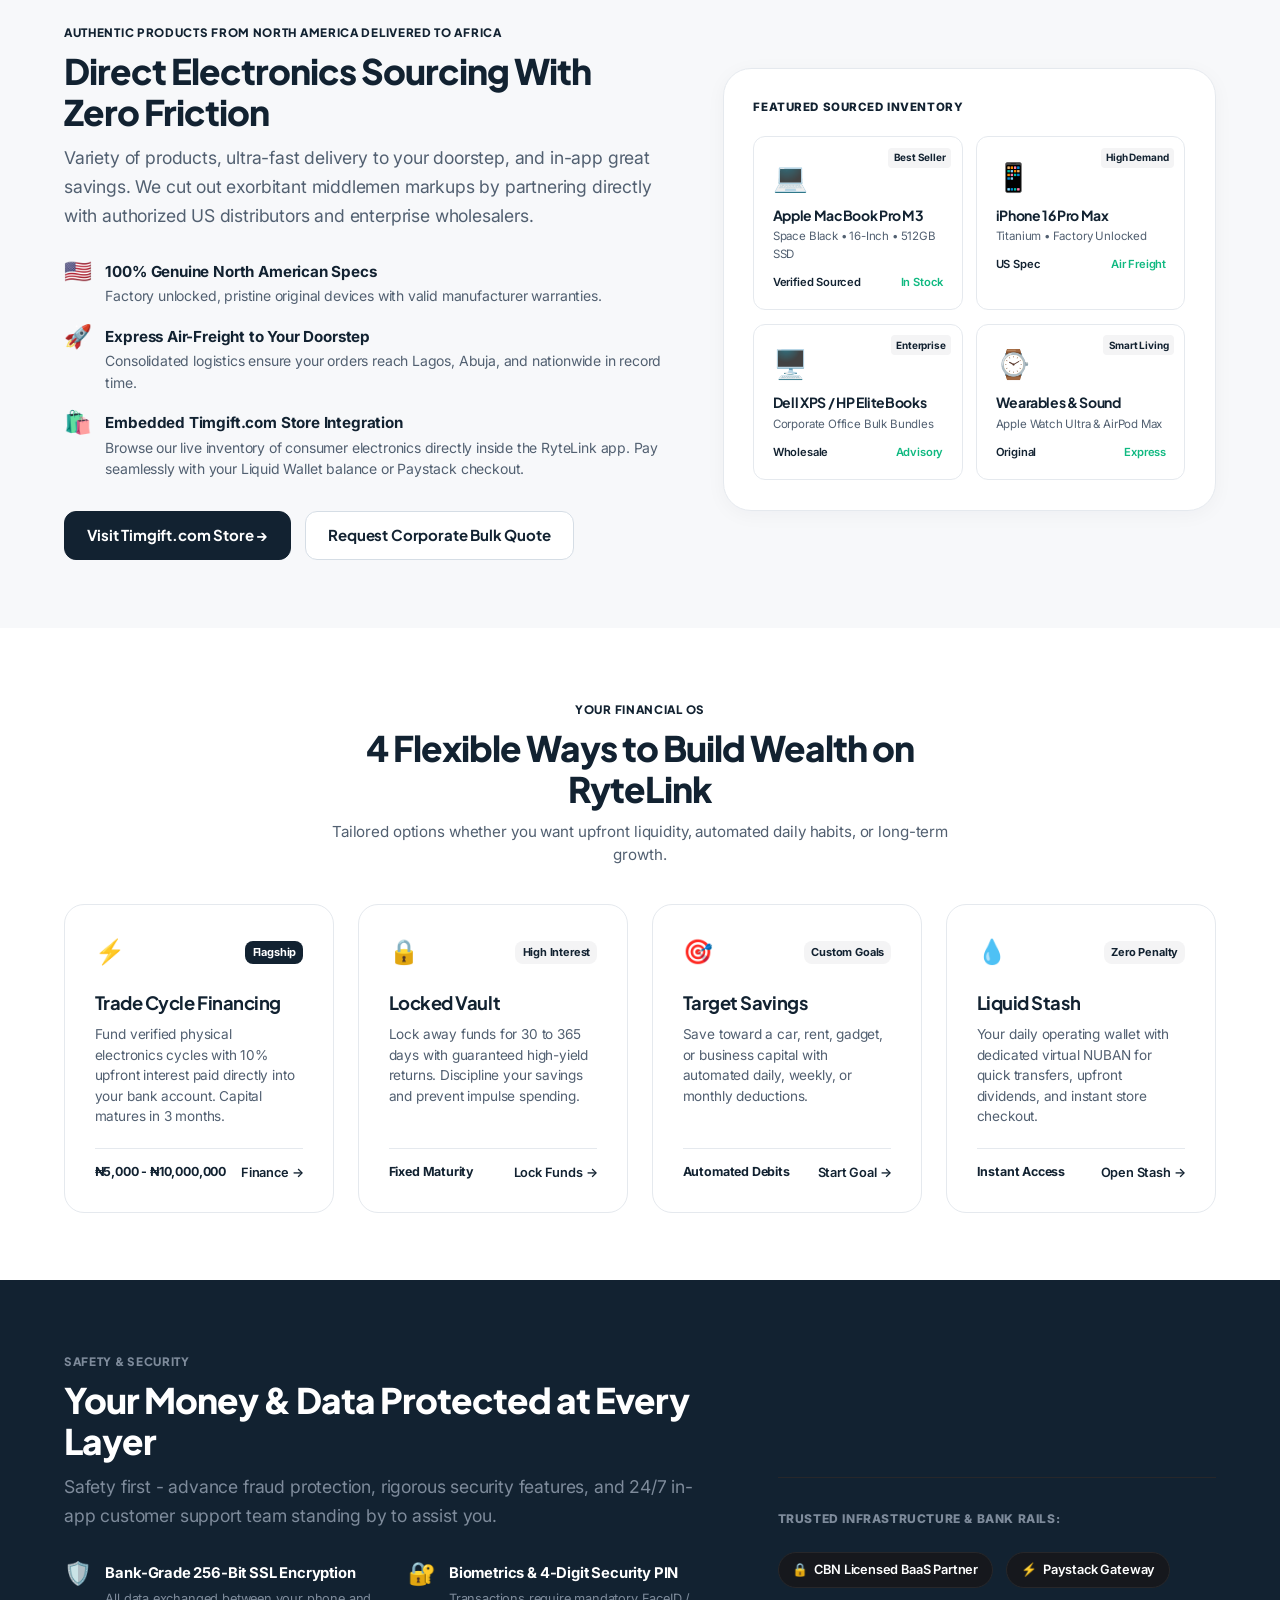
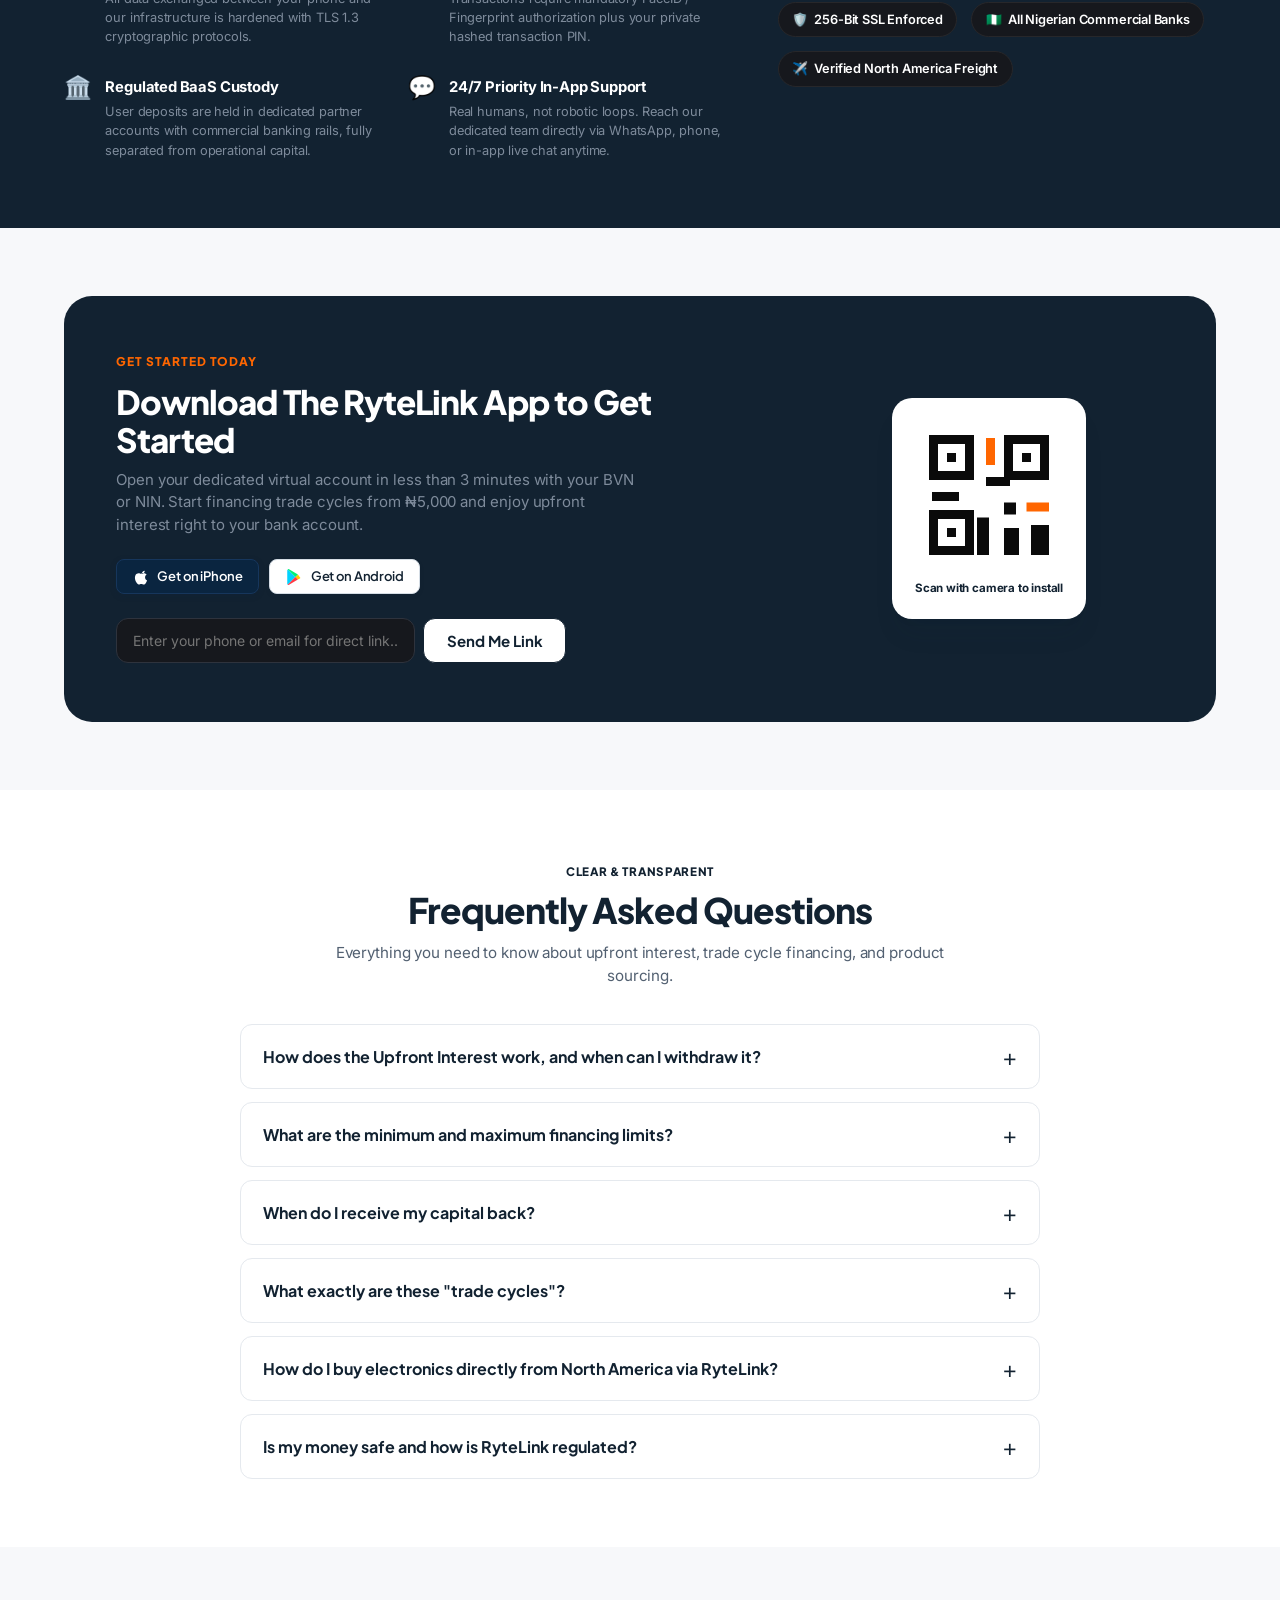
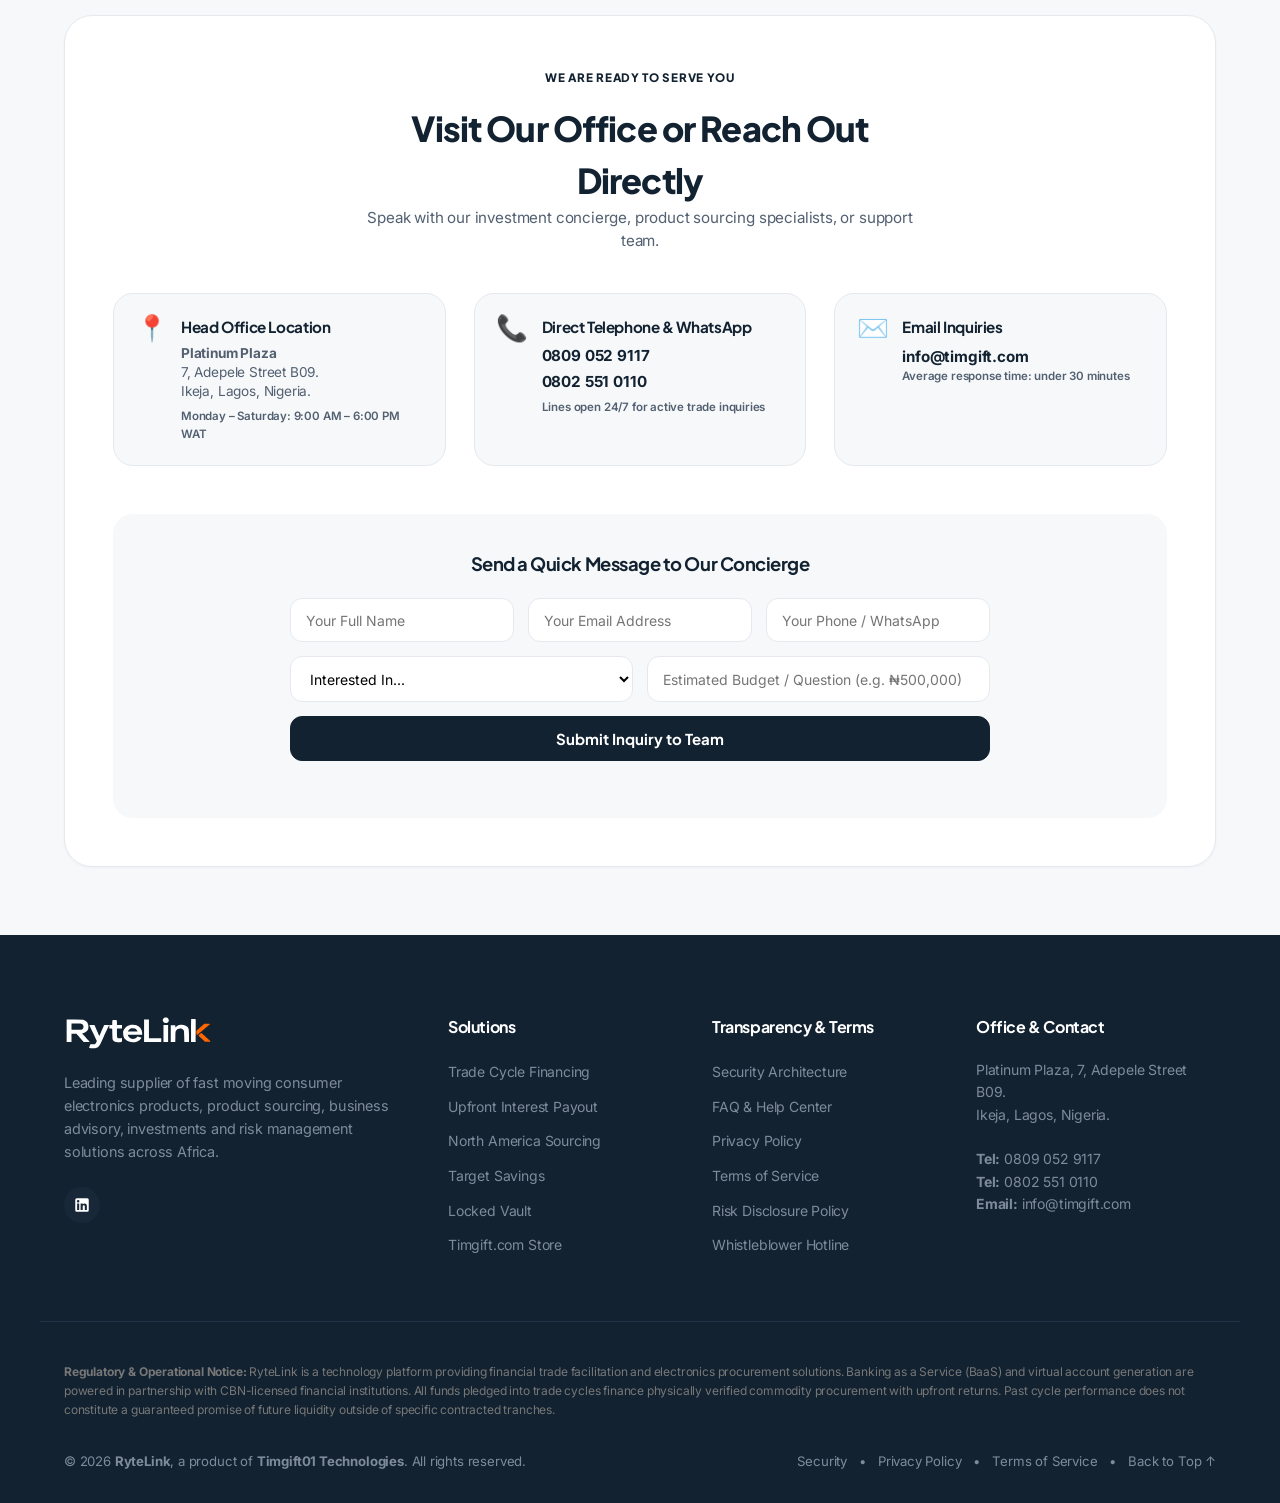
==== commit a729273b: "feat(legal): add comprehensive Privacy Policy and Terms of Service pages" ====
--- a/index.html
+++ b/index.html
@@ -855,10 +855,10 @@
         <ul class="footer-links">
           <li><a href="#security">Security Architecture</a></li>
           <li><a href="#faq">FAQ & Help Center</a></li>
-          <li><a href="#">Privacy Policy</a></li>
-          <li><a href="#">Terms of Service</a></li>
-          <li><a href="#">Risk Disclosure Policy</a></li>
-          <li><a href="#">Whistleblower Hotline</a></li>
+          <li><a href="/privacy">Privacy Policy</a></li>
+          <li><a href="/terms">Terms of Service</a></li>
+          <li><a href="#security">Risk Disclosure Policy</a></li>
+          <li><a href="#contact">Whistleblower Hotline</a></li>
         </ul>
       </div>
 
@@ -886,11 +886,11 @@
           &copy; <span id="currentYear">2026</span> <strong>RyteLink</strong>, a product of <strong>Timgift01 Technologies</strong>. All rights reserved.
         </p>
         <div class="legal-mini-links">
-          <a href="#">Security</a>
+          <a href="#security">Security</a>
           <span>•</span>
-          <a href="#">Privacy</a>
+          <a href="/privacy">Privacy Policy</a>
           <span>•</span>
-          <a href="#">Terms</a>
+          <a href="/terms">Terms of Service</a>
           <span>•</span>
           <a href="#header">Back to Top &uarr;</a>
         </div>
--- a/css/style.css
+++ b/css/style.css
@@ -2876,3 +2876,350 @@
     width: 100%;
   }
 }
+
+/* ==========================================================================
+   Legal & Compliance Pages Layout (Privacy Policy & Terms of Service)
+   ========================================================================== */
+.legal-header-section {
+  padding: 130px 0 45px 0;
+  background-color: var(--color-white);
+  border-bottom: 1px solid var(--color-border);
+}
+
+.legal-breadcrumb {
+  display: flex;
+  align-items: center;
+  gap: 8px;
+  font-size: 0.875rem;
+  color: var(--color-text-muted);
+  margin-bottom: 18px;
+}
+
+.legal-breadcrumb a {
+  color: var(--color-text-muted);
+  transition: color var(--transition-fast);
+}
+
+.legal-breadcrumb a:hover {
+  color: var(--color-accent);
+}
+
+.legal-breadcrumb .separator {
+  opacity: 0.4;
+}
+
+.legal-header-content {
+  max-width: 820px;
+}
+
+.legal-badge {
+  display: inline-flex;
+  align-items: center;
+  gap: 6px;
+  background-color: var(--color-accent-soft);
+  color: var(--color-accent-dark);
+  border: 1px solid var(--color-accent-border);
+  padding: 5px 12px;
+  border-radius: var(--radius-full);
+  font-size: 0.8125rem;
+  font-weight: 700;
+  margin-bottom: 16px;
+}
+
+.legal-title {
+  font-size: clamp(2rem, 3.8vw, 3rem);
+  color: var(--color-black);
+  line-height: 1.15;
+  margin-bottom: 14px;
+}
+
+.legal-subtitle {
+  font-size: 1.0625rem;
+  color: var(--color-text-muted);
+  line-height: 1.6;
+  margin-bottom: 18px;
+}
+
+.legal-meta-row {
+  display: flex;
+  align-items: center;
+  flex-wrap: wrap;
+  gap: 20px;
+  font-size: 0.875rem;
+  color: var(--color-text-light);
+}
+
+.legal-meta-item {
+  display: flex;
+  align-items: center;
+  gap: 6px;
+}
+
+.legal-body-section {
+  padding: 50px 0 90px 0;
+  background-color: var(--color-light-surface);
+}
+
+.legal-grid {
+  display: grid;
+  grid-template-columns: 280px 1fr;
+  gap: 48px;
+  align-items: start;
+}
+
+/* Sticky Sidebar Table of Contents */
+.legal-toc-wrapper {
+  position: sticky;
+  top: 96px;
+  background-color: var(--color-white);
+  border: 1px solid var(--color-border);
+  border-radius: var(--radius-md);
+  padding: 22px 20px;
+  box-shadow: var(--shadow-sm);
+}
+
+.legal-toc-title {
+  font-size: 0.875rem;
+  text-transform: uppercase;
+  letter-spacing: 0.05em;
+  font-weight: 800;
+  color: var(--color-black);
+  margin-bottom: 14px;
+  padding-bottom: 10px;
+  border-bottom: 1px solid var(--color-border-subtle);
+}
+
+.legal-toc-list {
+  list-style: none;
+  display: flex;
+  flex-direction: column;
+  gap: 6px;
+}
+
+.legal-toc-link {
+  font-size: 0.875rem;
+  color: var(--color-text-muted);
+  display: block;
+  padding: 6px 10px;
+  border-radius: var(--radius-sm);
+  transition: all var(--transition-fast);
+  line-height: 1.4;
+}
+
+.legal-toc-link:hover {
+  background-color: var(--color-light-surface);
+  color: var(--color-accent-dark);
+}
+
+.legal-toc-link.active {
+  background-color: var(--color-accent-soft);
+  color: var(--color-accent-dark);
+  font-weight: 600;
+  border-left: 3px solid var(--color-accent);
+}
+
+.legal-toc-actions {
+  margin-top: 20px;
+  padding-top: 16px;
+  border-top: 1px solid var(--color-border-subtle);
+  display: flex;
+  flex-direction: column;
+  gap: 8px;
+}
+
+.btn-print-doc {
+  display: inline-flex;
+  align-items: center;
+  justify-content: center;
+  gap: 8px;
+  padding: 8px 12px;
+  font-size: 0.8125rem;
+  font-weight: 600;
+  border: 1px solid var(--color-border);
+  border-radius: var(--radius-sm);
+  background-color: var(--color-white);
+  color: var(--color-text-main);
+  cursor: pointer;
+  transition: all var(--transition-fast);
+}
+
+.btn-print-doc:hover {
+  background-color: var(--color-light-surface);
+  border-color: var(--color-accent);
+  color: var(--color-accent-dark);
+}
+
+/* Document Content Body */
+.legal-content {
+  background-color: var(--color-white);
+  border: 1px solid var(--color-border);
+  border-radius: var(--radius-lg);
+  padding: 44px 48px;
+  box-shadow: var(--shadow-sm);
+}
+
+.legal-callout-box {
+  background-color: #F8FAFC;
+  border-left: 4px solid var(--color-black);
+  border-radius: var(--radius-sm);
+  padding: 20px 22px;
+  margin-bottom: 34px;
+}
+
+.legal-callout-box.highlight-orange {
+  border-left-color: var(--color-accent);
+  background-color: #FFF9F5;
+}
+
+.legal-callout-box.highlight-green {
+  border-left-color: var(--color-green);
+  background-color: #F0FDF4;
+}
+
+.legal-callout-box h4 {
+  font-size: 1rem;
+  color: var(--color-black);
+  margin-bottom: 8px;
+}
+
+.legal-callout-box p {
+  font-size: 0.9375rem;
+  color: var(--color-text-muted);
+  line-height: 1.6;
+}
+
+.legal-section {
+  margin-bottom: 42px;
+  scroll-margin-top: 110px;
+}
+
+.legal-section:last-child {
+  margin-bottom: 0;
+}
+
+.legal-section-heading {
+  font-size: 1.4rem;
+  color: var(--color-black);
+  margin-bottom: 14px;
+  padding-bottom: 8px;
+  border-bottom: 1px solid var(--color-border-subtle);
+  display: flex;
+  align-items: center;
+  gap: 10px;
+}
+
+.legal-section-number {
+  color: var(--color-accent);
+  font-weight: 800;
+}
+
+.legal-content p {
+  font-size: 1rem;
+  color: var(--color-text-muted);
+  line-height: 1.7;
+  margin-bottom: 16px;
+}
+
+.legal-content p strong {
+  color: var(--color-text-main);
+}
+
+.legal-content ul, .legal-content ol {
+  margin: 12px 0 20px 24px;
+  color: var(--color-text-muted);
+  font-size: 0.975rem;
+  line-height: 1.68;
+}
+
+.legal-content li {
+  margin-bottom: 8px;
+}
+
+.legal-content li strong {
+  color: var(--color-text-main);
+}
+
+.legal-table-responsive {
+  overflow-x: auto;
+  margin: 20px 0 26px 0;
+  border-radius: var(--radius-sm);
+  border: 1px solid var(--color-border);
+}
+
+.legal-table {
+  width: 100%;
+  border-collapse: collapse;
+  font-size: 0.875rem;
+  text-align: left;
+}
+
+.legal-table th {
+  background-color: #F8FAFC;
+  color: var(--color-black);
+  padding: 12px 16px;
+  font-weight: 700;
+  border-bottom: 1px solid var(--color-border);
+}
+
+.legal-table td {
+  padding: 12px 16px;
+  border-bottom: 1px solid var(--color-border-subtle);
+  color: var(--color-text-muted);
+  vertical-align: top;
+}
+
+.legal-table tr:last-child td {
+  border-bottom: none;
+}
+
+.legal-table tr:hover td {
+  background-color: #FAFBFD;
+}
+
+/* Legal Page Responsive Breakdown */
+@media (max-width: 991px) {
+  .legal-grid {
+    grid-template-columns: 1fr;
+    gap: 32px;
+  }
+  
+  .legal-toc-wrapper {
+    position: static;
+    top: auto;
+  }
+  
+  .legal-content {
+    padding: 30px 24px;
+  }
+}
+
+@media (max-width: 640px) {
+  .legal-header-section {
+    padding: 110px 0 35px 0;
+  }
+  
+  .legal-content {
+    padding: 22px 18px;
+  }
+  
+  .legal-section-heading {
+    font-size: 1.2rem;
+  }
+}
+
+@media print {
+  .site-header, .site-footer, .legal-toc-wrapper, .btn-print-doc {
+    display: none !important;
+  }
+  
+  .legal-header-section {
+    padding: 20px 0;
+  }
+  
+  .legal-content {
+    border: none;
+    box-shadow: none;
+    padding: 0;
+  }
+}
+
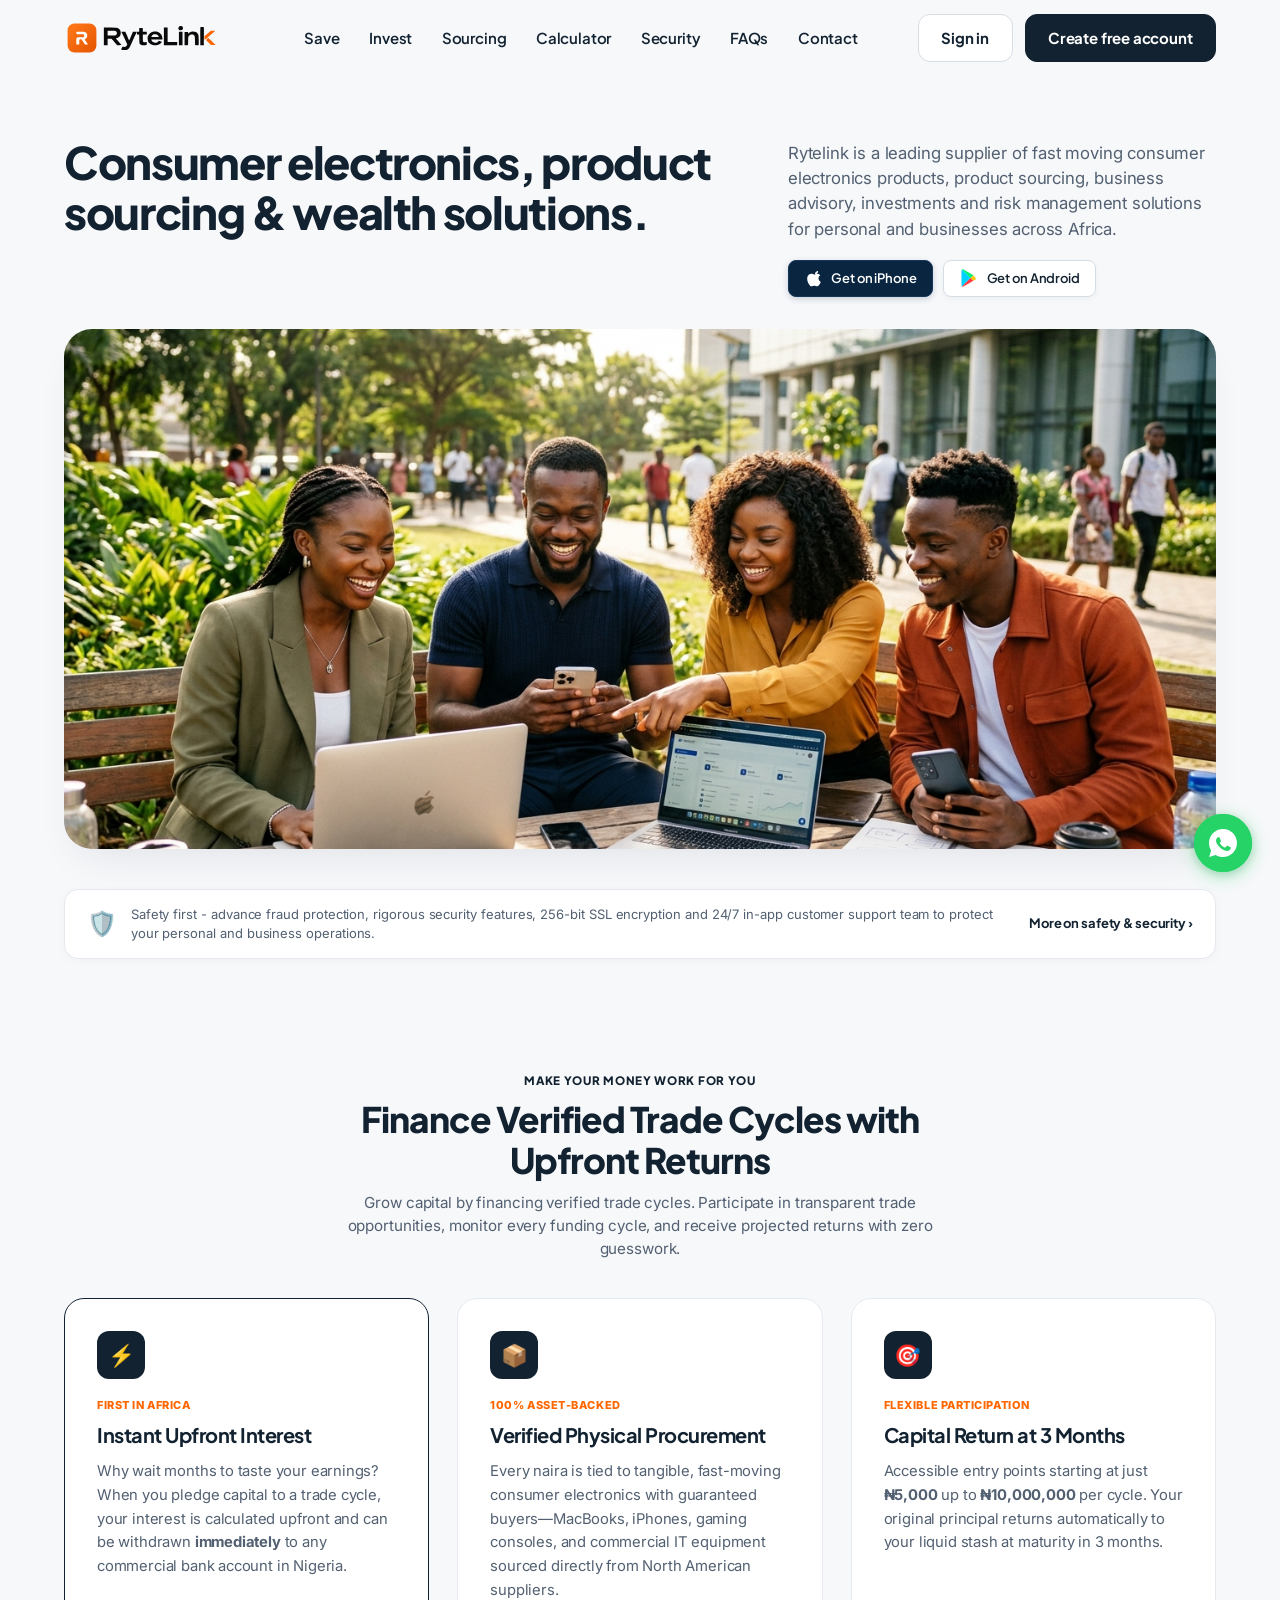
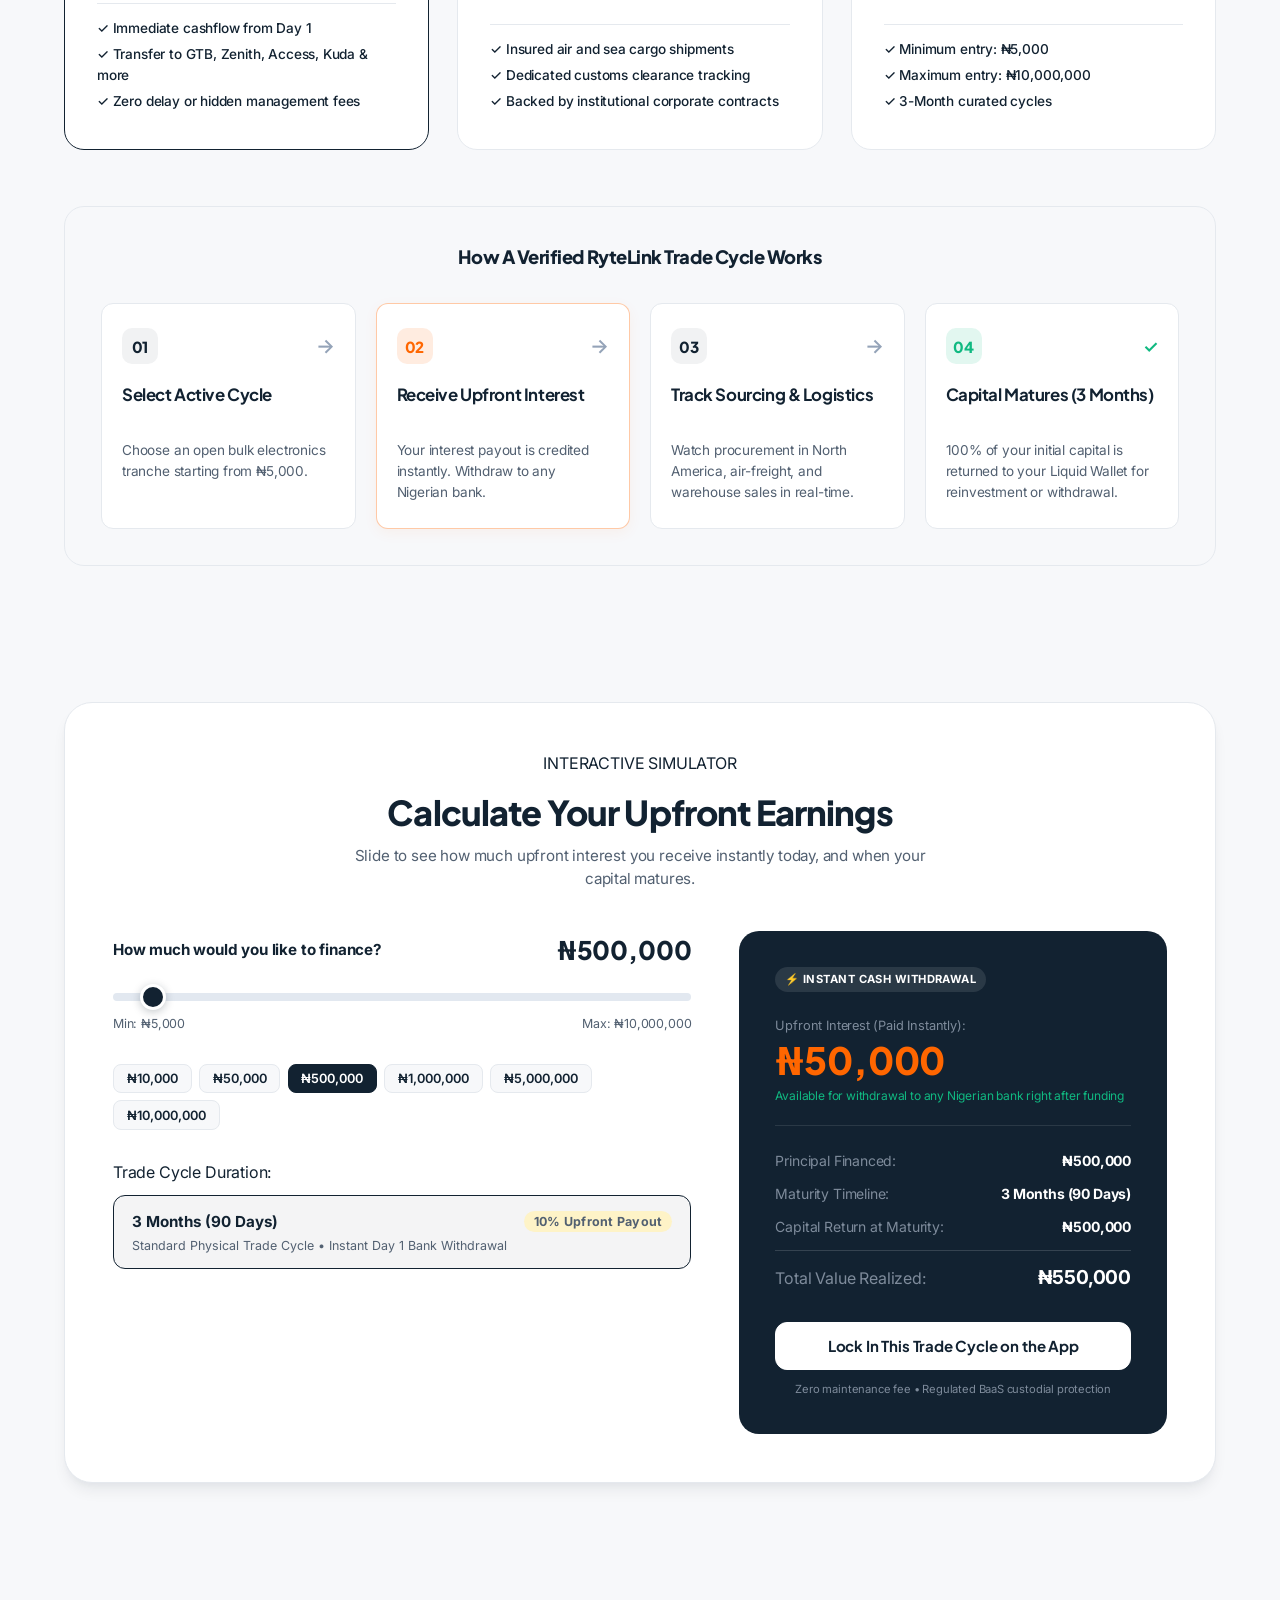
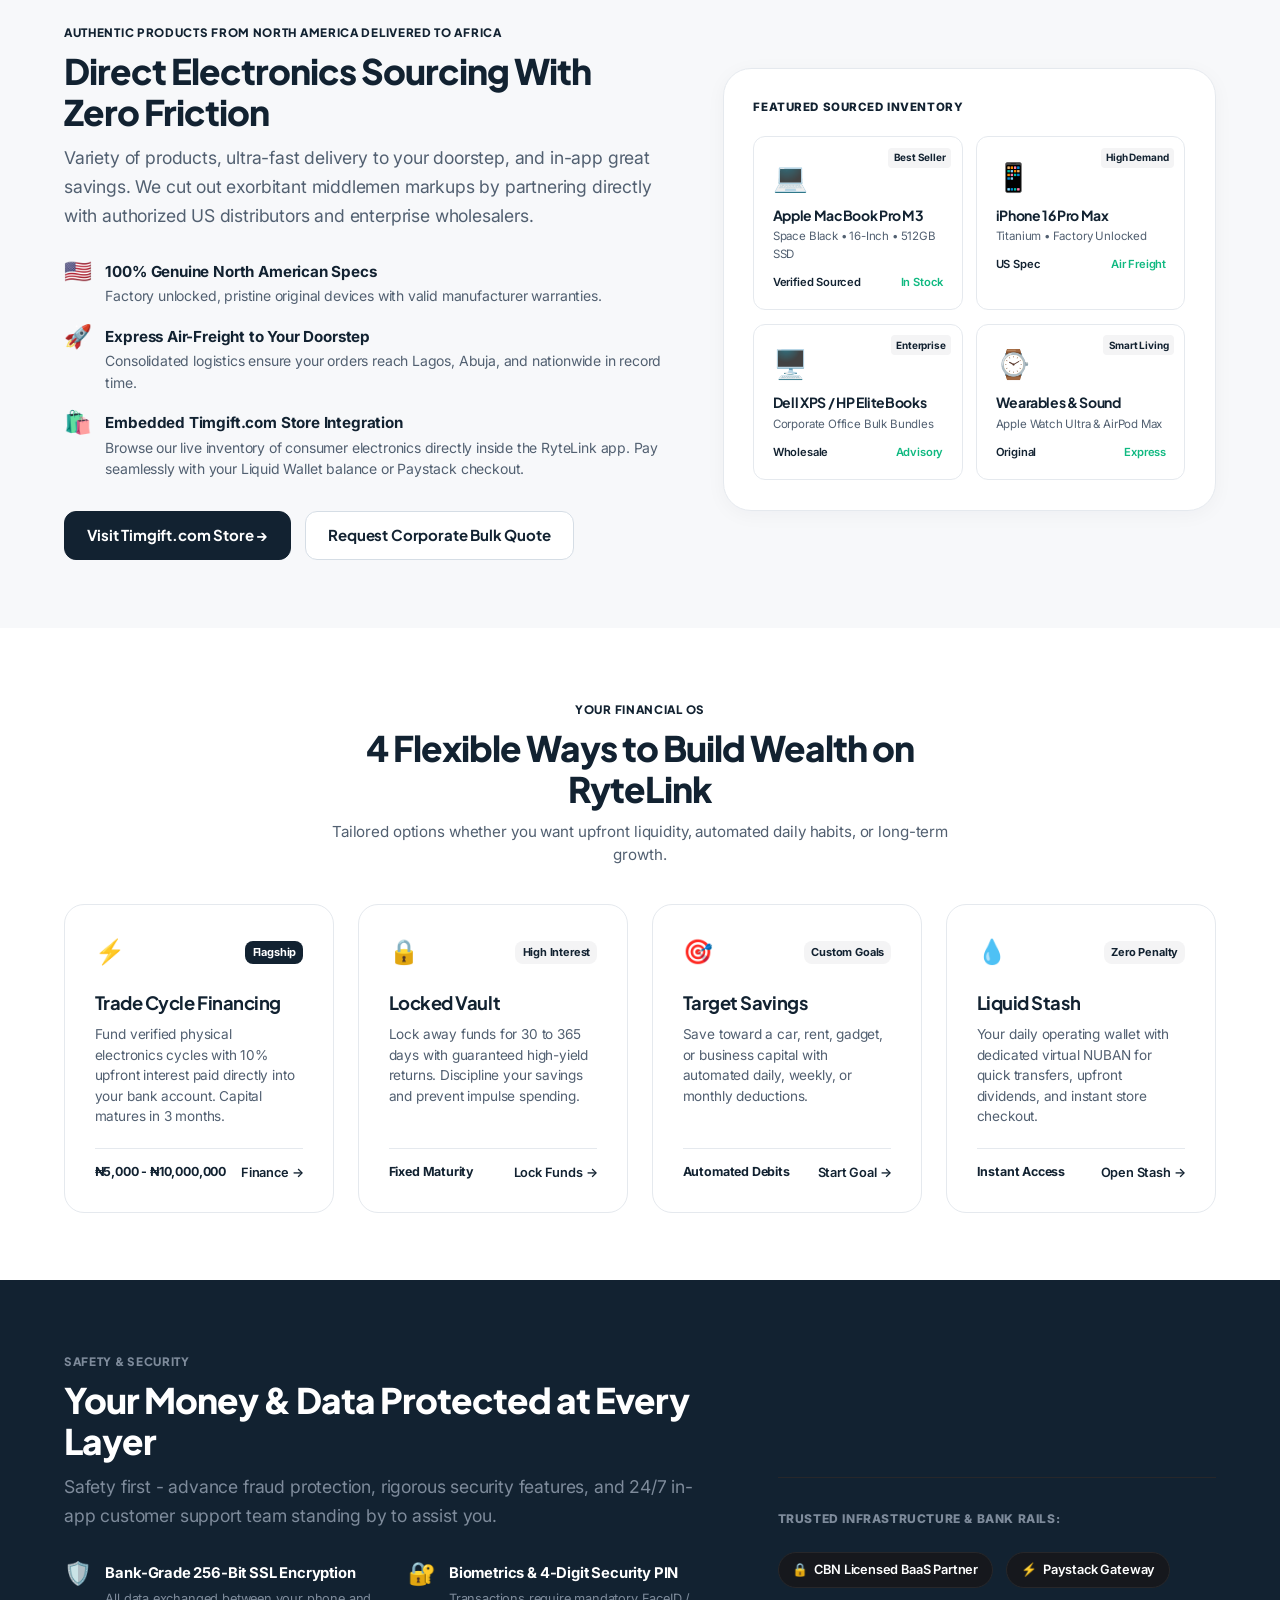
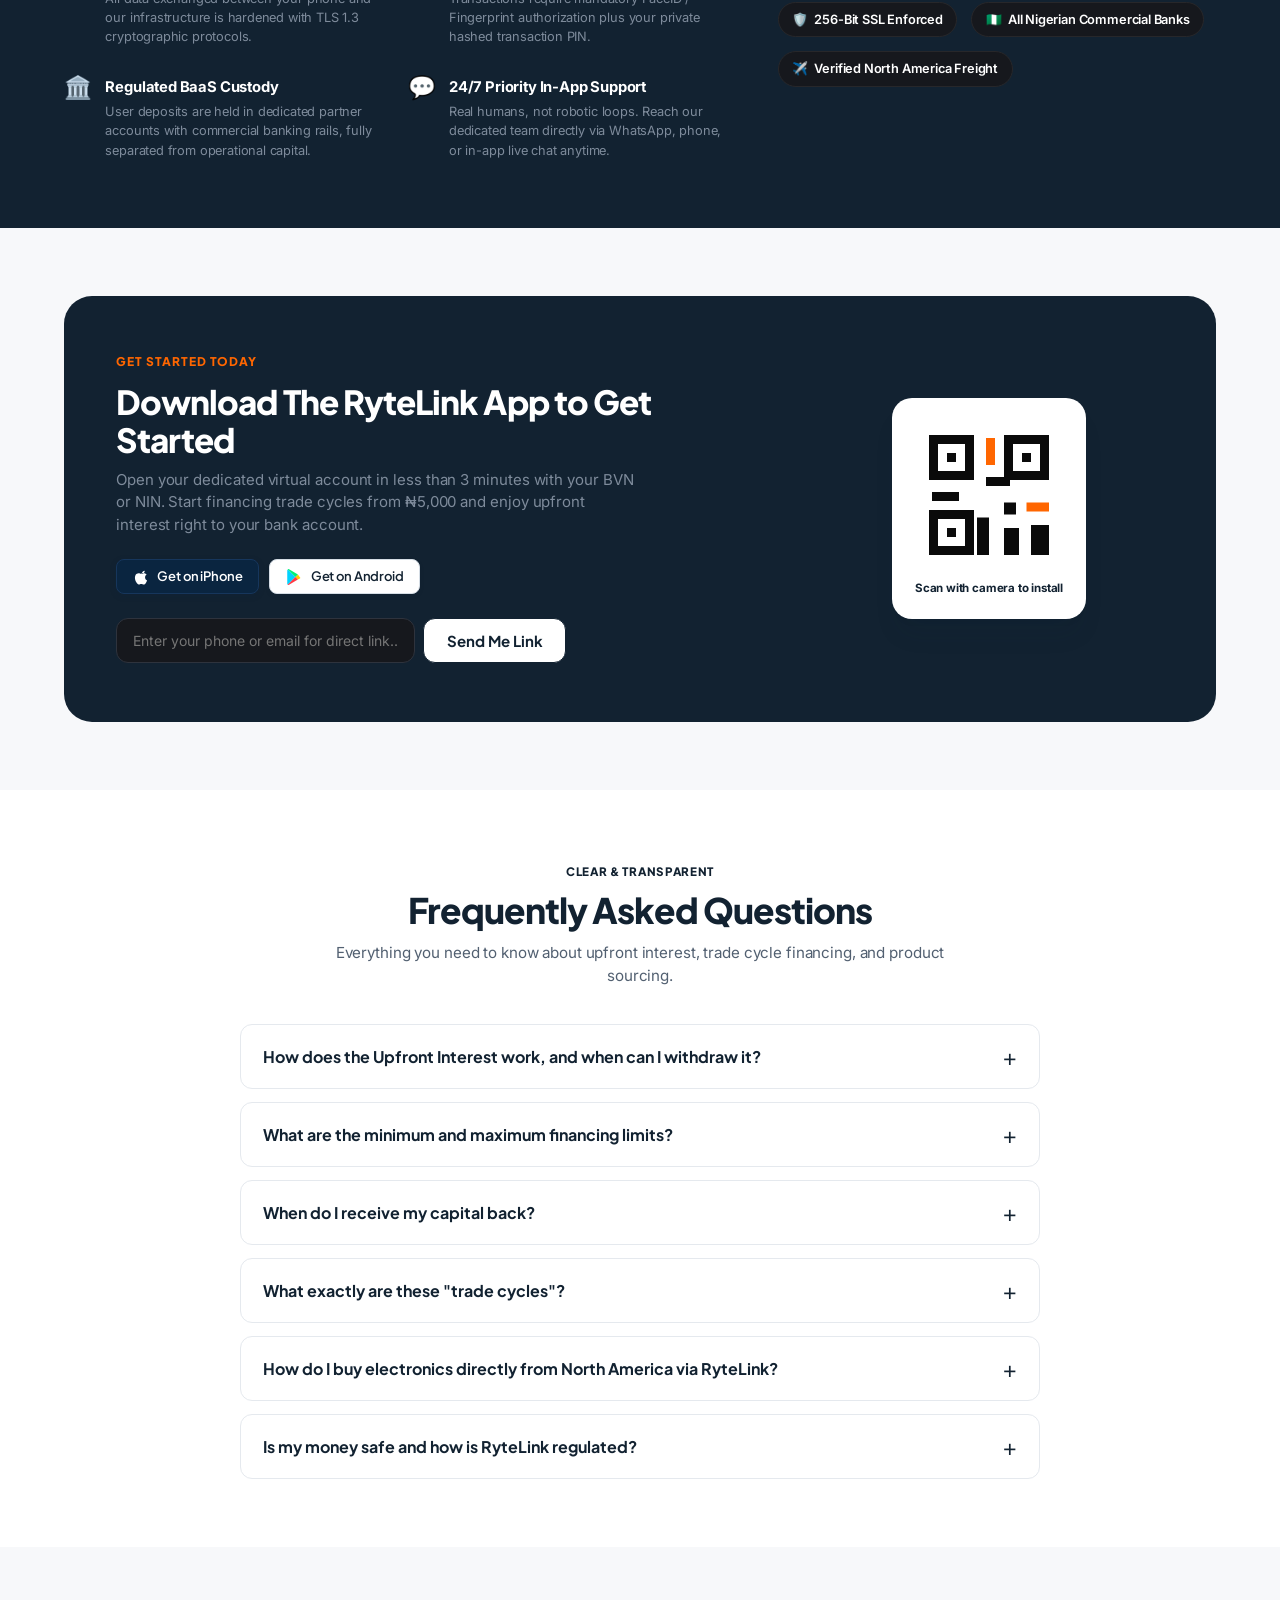
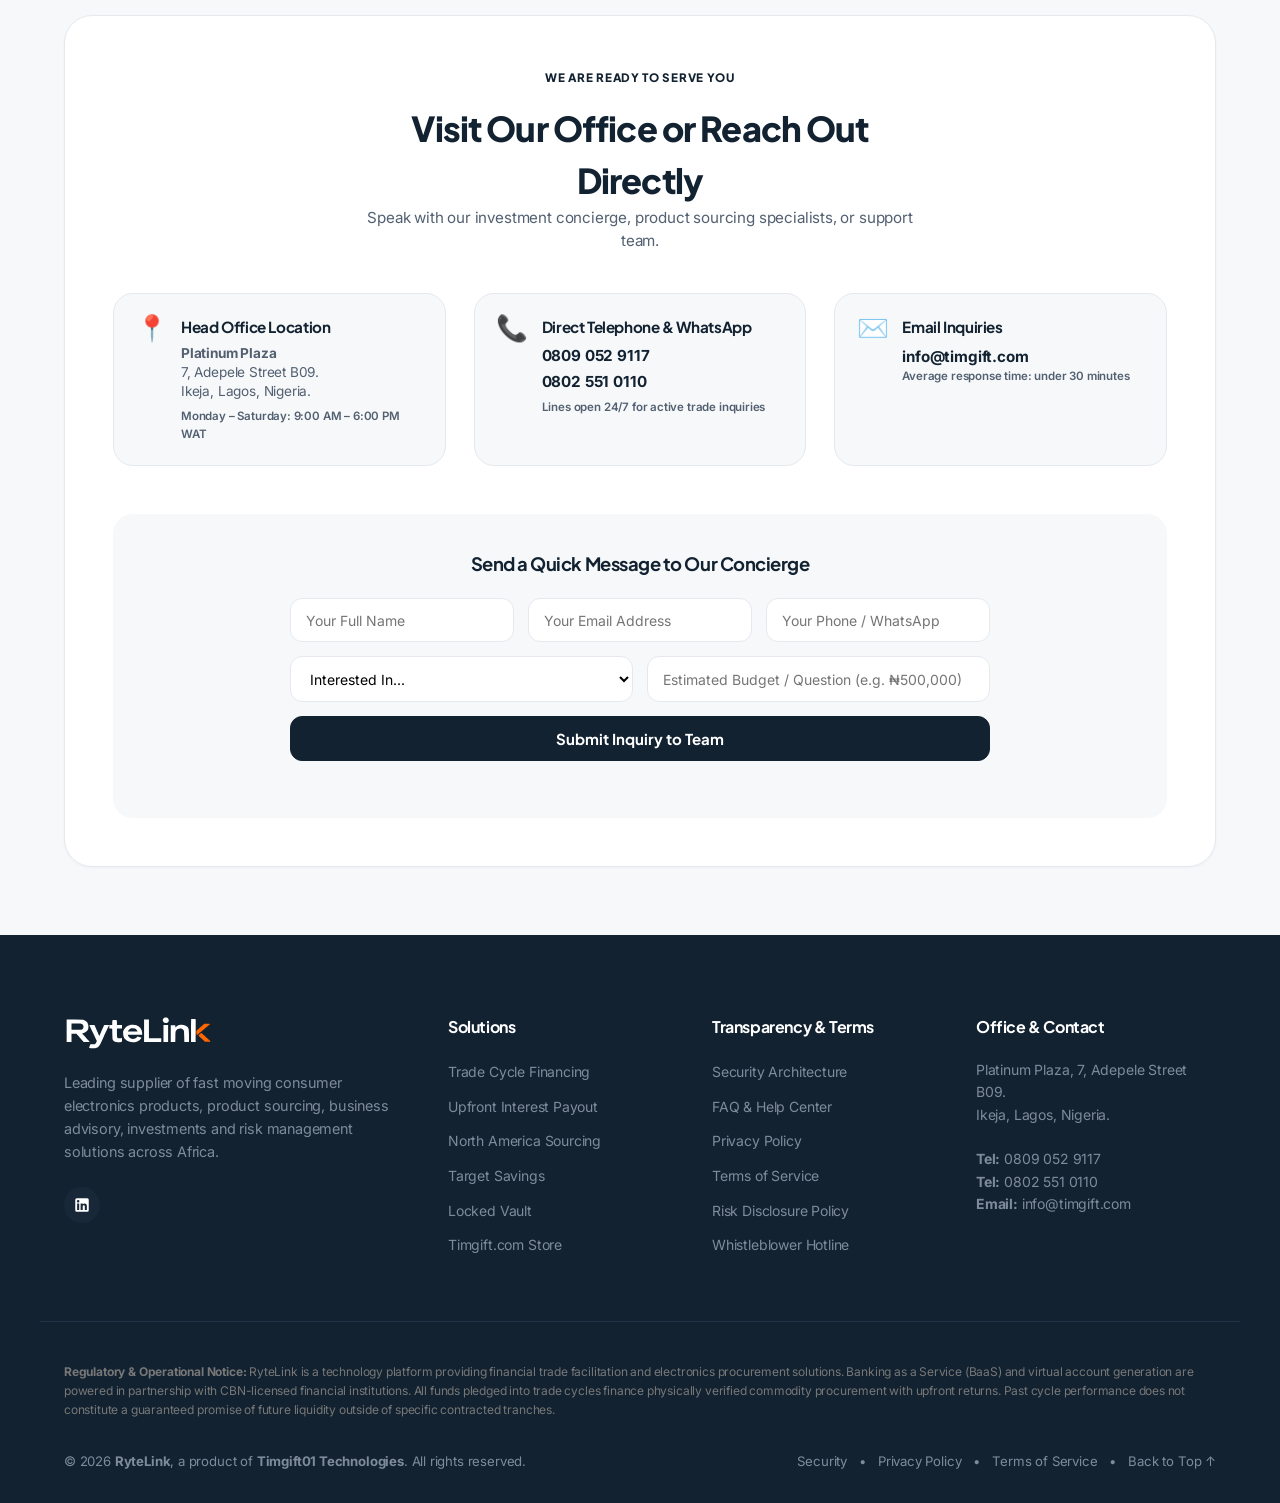
==== commit 44a755b4: "feat: add floating whatsapp support button and suppress netlify badges/drawers" ====
--- a/index.html
+++ b/index.html
@@ -898,6 +898,22 @@
     </div>
   </footer>
 
+  <!-- Floating WhatsApp Quick Contact (Bottom-Right) -->
+  <a
+    href="https://wa.me/2348090529117?text=Hello%20RyteLink%2C%20I%20would%20like%20to%20inquire%20about%20trade%20cycle%20financing."
+    class="whatsapp-float"
+    target="_blank"
+    rel="noopener noreferrer"
+    aria-label="Chat with RyteLink on WhatsApp"
+    id="whatsappFloat"
+  >
+    <div class="whatsapp-float-pulse"></div>
+    <svg class="whatsapp-icon" viewBox="0 0 32 32" fill="none" xmlns="http://www.w3.org/2000/svg">
+      <path fill-rule="evenodd" clip-rule="evenodd" d="M16 2C8.268 2 2 8.268 2 16C2 18.73 2.78 21.284 4.134 23.447L2.1 29.9L8.746 27.904C10.835 29.215 13.33 30 16 30C23.732 30 30 23.732 30 16C30 8.268 23.732 2 16 2ZM23.473 22.028C23.16 22.905 21.923 23.633 20.976 23.835C20.33 23.972 19.49 24.08 16.657 22.906C13.033 21.405 10.697 17.72 10.515 17.478C10.338 17.237 9.05 15.526 9.05 13.761C9.05 11.996 9.948 11.134 10.309 10.763C10.608 10.455 11.099 10.315 11.572 10.315C11.724 10.315 11.862 10.322 11.986 10.329C12.35 10.345 12.532 10.367 12.774 10.947C13.076 11.674 13.812 13.479 13.9 13.661C13.992 13.844 14.083 14.088 13.96 14.331C13.84 14.575 13.734 14.694 13.551 14.908C13.369 15.122 13.201 15.282 13.018 15.51C12.85 15.707 12.66 15.92 12.868 16.277C13.076 16.634 13.793 17.804 14.851 18.747C16.216 19.963 17.324 20.351 17.72 20.516C18.016 20.639 18.369 20.612 18.587 20.378C18.865 20.079 19.208 19.585 19.559 19.091C19.81 18.739 20.126 18.694 20.461 18.817C20.803 18.939 22.615 19.832 22.986 20.016C23.357 20.201 23.605 20.292 23.696 20.444C23.787 20.596 23.787 21.152 23.473 22.028Z" fill="#FFFFFF"/>
+    </svg>
+    <span class="whatsapp-float-tooltip">Chat with us</span>
+  </a>
+
   <script src="js/main.js"></script>
 </body>
 </html>
--- a/css/style.css
+++ b/css/style.css
@@ -3223,3 +3223,148 @@
   }
 }
 
+/* ==========================================================================
+   Floating WhatsApp Button (Fixed Bottom-Right)
+   ========================================================================== */
+.whatsapp-float {
+  position: fixed;
+  bottom: 28px;
+  right: 28px;
+  width: 58px;
+  height: 58px;
+  background-color: #25D366;
+  border-radius: 50%;
+  display: flex;
+  align-items: center;
+  justify-content: center;
+  box-shadow: 0 4px 18px rgba(37, 211, 102, 0.42), 0 2px 8px rgba(18, 34, 49, 0.15);
+  z-index: 9990;
+  transition: transform 0.25s cubic-bezier(0.34, 1.56, 0.64, 1), box-shadow 0.25s ease;
+  cursor: pointer;
+  text-decoration: none;
+}
+
+.whatsapp-float:hover {
+  transform: translateY(-4px) scale(1.06);
+  box-shadow: 0 8px 26px rgba(37, 211, 102, 0.55), 0 4px 12px rgba(18, 34, 49, 0.2);
+}
+
+.whatsapp-float:active {
+  transform: scale(0.94);
+}
+
+.whatsapp-float .whatsapp-icon {
+  width: 32px;
+  height: 32px;
+  position: relative;
+  z-index: 2;
+}
+
+.whatsapp-float-pulse {
+  position: absolute;
+  top: 0;
+  left: 0;
+  right: 0;
+  bottom: 0;
+  border-radius: 50%;
+  border: 2px solid #25D366;
+  animation: waPulse 2.4s infinite cubic-bezier(0.4, 0, 0.6, 1);
+  pointer-events: none;
+  z-index: 1;
+}
+
+@keyframes waPulse {
+  0% {
+    transform: scale(1);
+    opacity: 0.8;
+  }
+  50% {
+    transform: scale(1.35);
+    opacity: 0;
+  }
+  100% {
+    transform: scale(1.35);
+    opacity: 0;
+  }
+}
+
+.whatsapp-float-tooltip {
+  position: absolute;
+  right: 70px;
+  background-color: #122231;
+  color: #FFFFFF;
+  padding: 6px 14px;
+  border-radius: 20px;
+  font-size: 0.82rem;
+  font-weight: 600;
+  white-space: nowrap;
+  letter-spacing: -0.01em;
+  box-shadow: 0 4px 12px rgba(0, 0, 0, 0.18);
+  opacity: 0;
+  visibility: hidden;
+  transform: translateX(8px);
+  transition: opacity 0.2s ease, transform 0.2s ease, visibility 0.2s ease;
+  pointer-events: none;
+}
+
+.whatsapp-float-tooltip::after {
+  content: '';
+  position: absolute;
+  top: 50%;
+  right: -5px;
+  transform: translateY(-50%);
+  border-width: 5px 0 5px 6px;
+  border-style: solid;
+  border-color: transparent transparent transparent #122231;
+}
+
+.whatsapp-float:hover .whatsapp-float-tooltip {
+  opacity: 1;
+  visibility: visible;
+  transform: translateX(0);
+}
+
+@media (max-width: 640px) {
+  .whatsapp-float {
+    bottom: 20px;
+    right: 20px;
+    width: 52px;
+    height: 52px;
+  }
+
+  .whatsapp-float .whatsapp-icon {
+    width: 28px;
+    height: 28px;
+  }
+
+  .whatsapp-float-tooltip {
+    display: none;
+  }
+}
+
+/* ==========================================================================
+   Suppress Netlify Injected Drawers, Badges & Feedback Widgets
+   ========================================================================== */
+#netlify-drawer,
+#netlify-drawer-iframe,
+[data-netlify-drawer],
+.netlify-badge,
+.netlify-drawer,
+iframe[src*="netlify.com"],
+iframe[src*="netlify-drawer"],
+iframe[id*="netlify"],
+div[class*="netlify-drawer"],
+div[id*="netlify-drawer"],
+div[id*="netlify-badge"],
+a[href*="netlify.com"][class*="badge"],
+[class*="netlify-feedback"] {
+  display: none !important;
+  visibility: hidden !important;
+  opacity: 0 !important;
+  pointer-events: none !important;
+  width: 0 !important;
+  height: 0 !important;
+  position: absolute !important;
+  left: -9999px !important;
+}
+
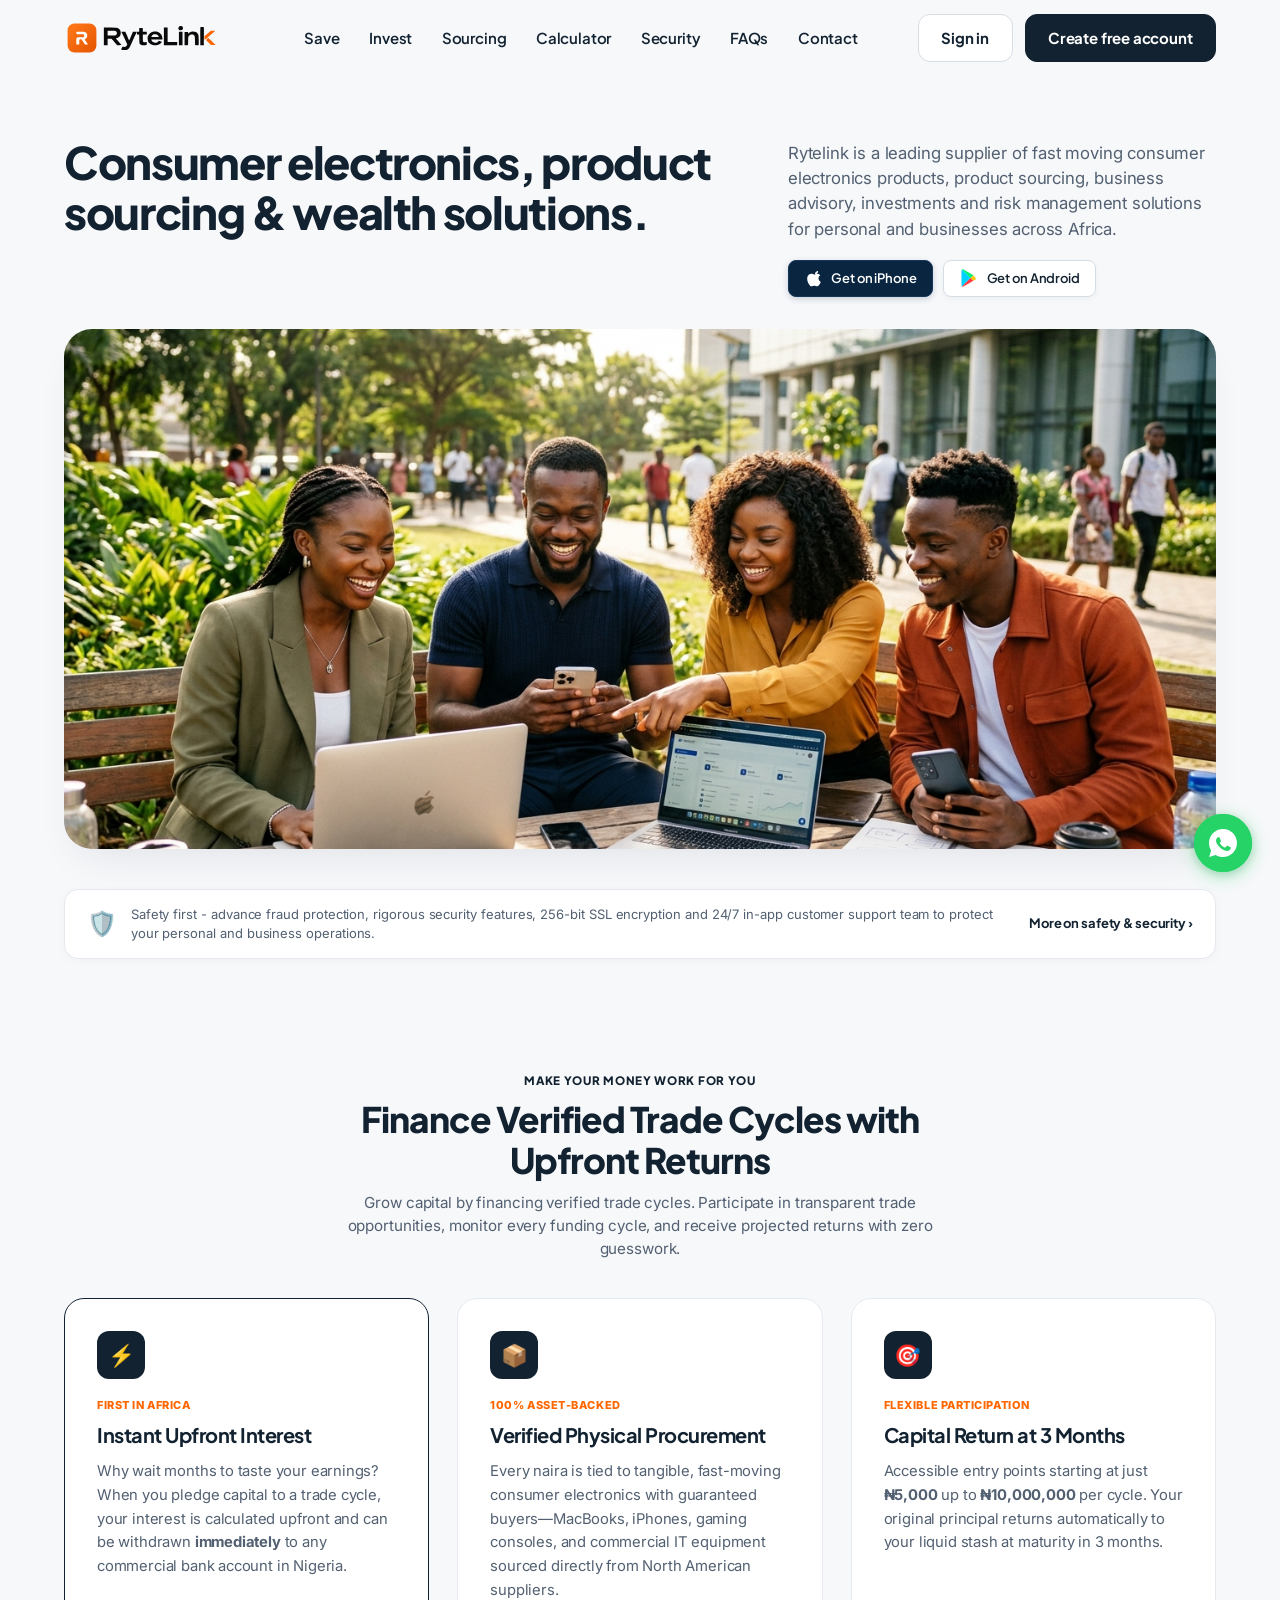
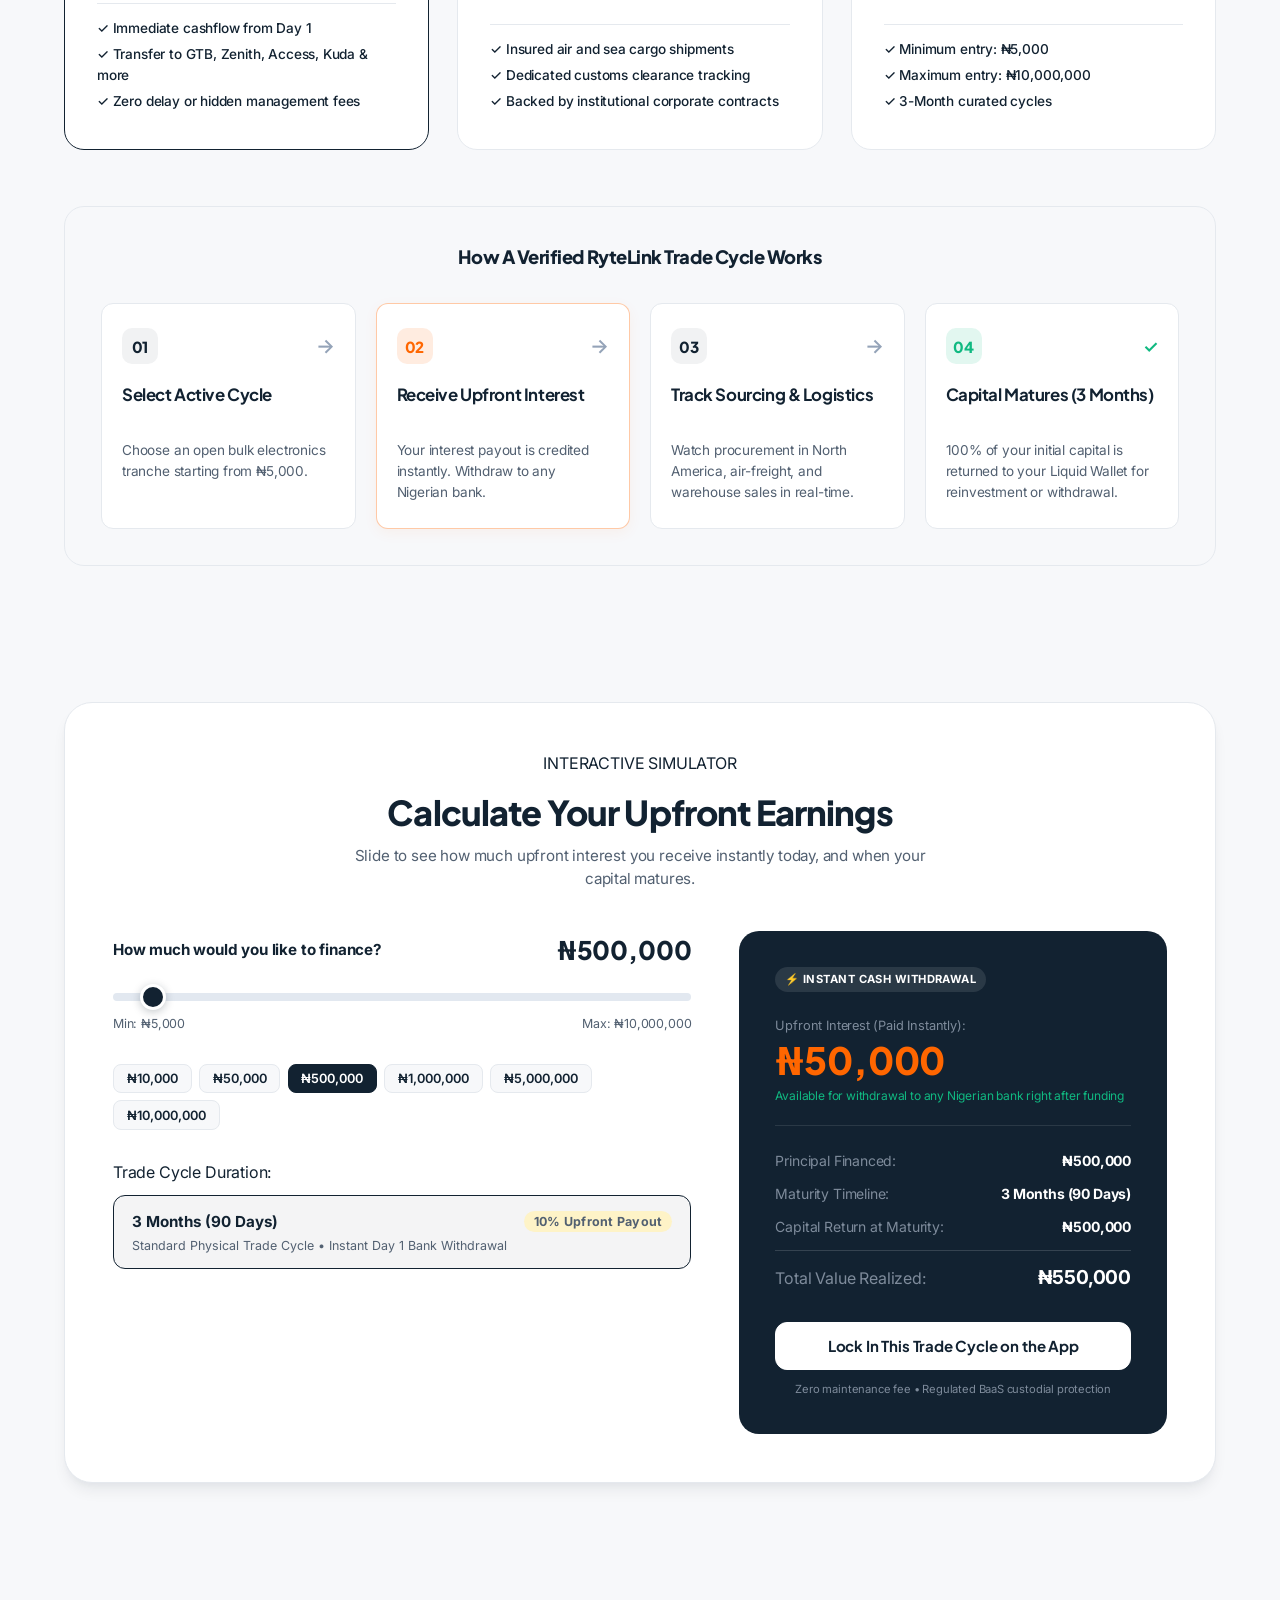
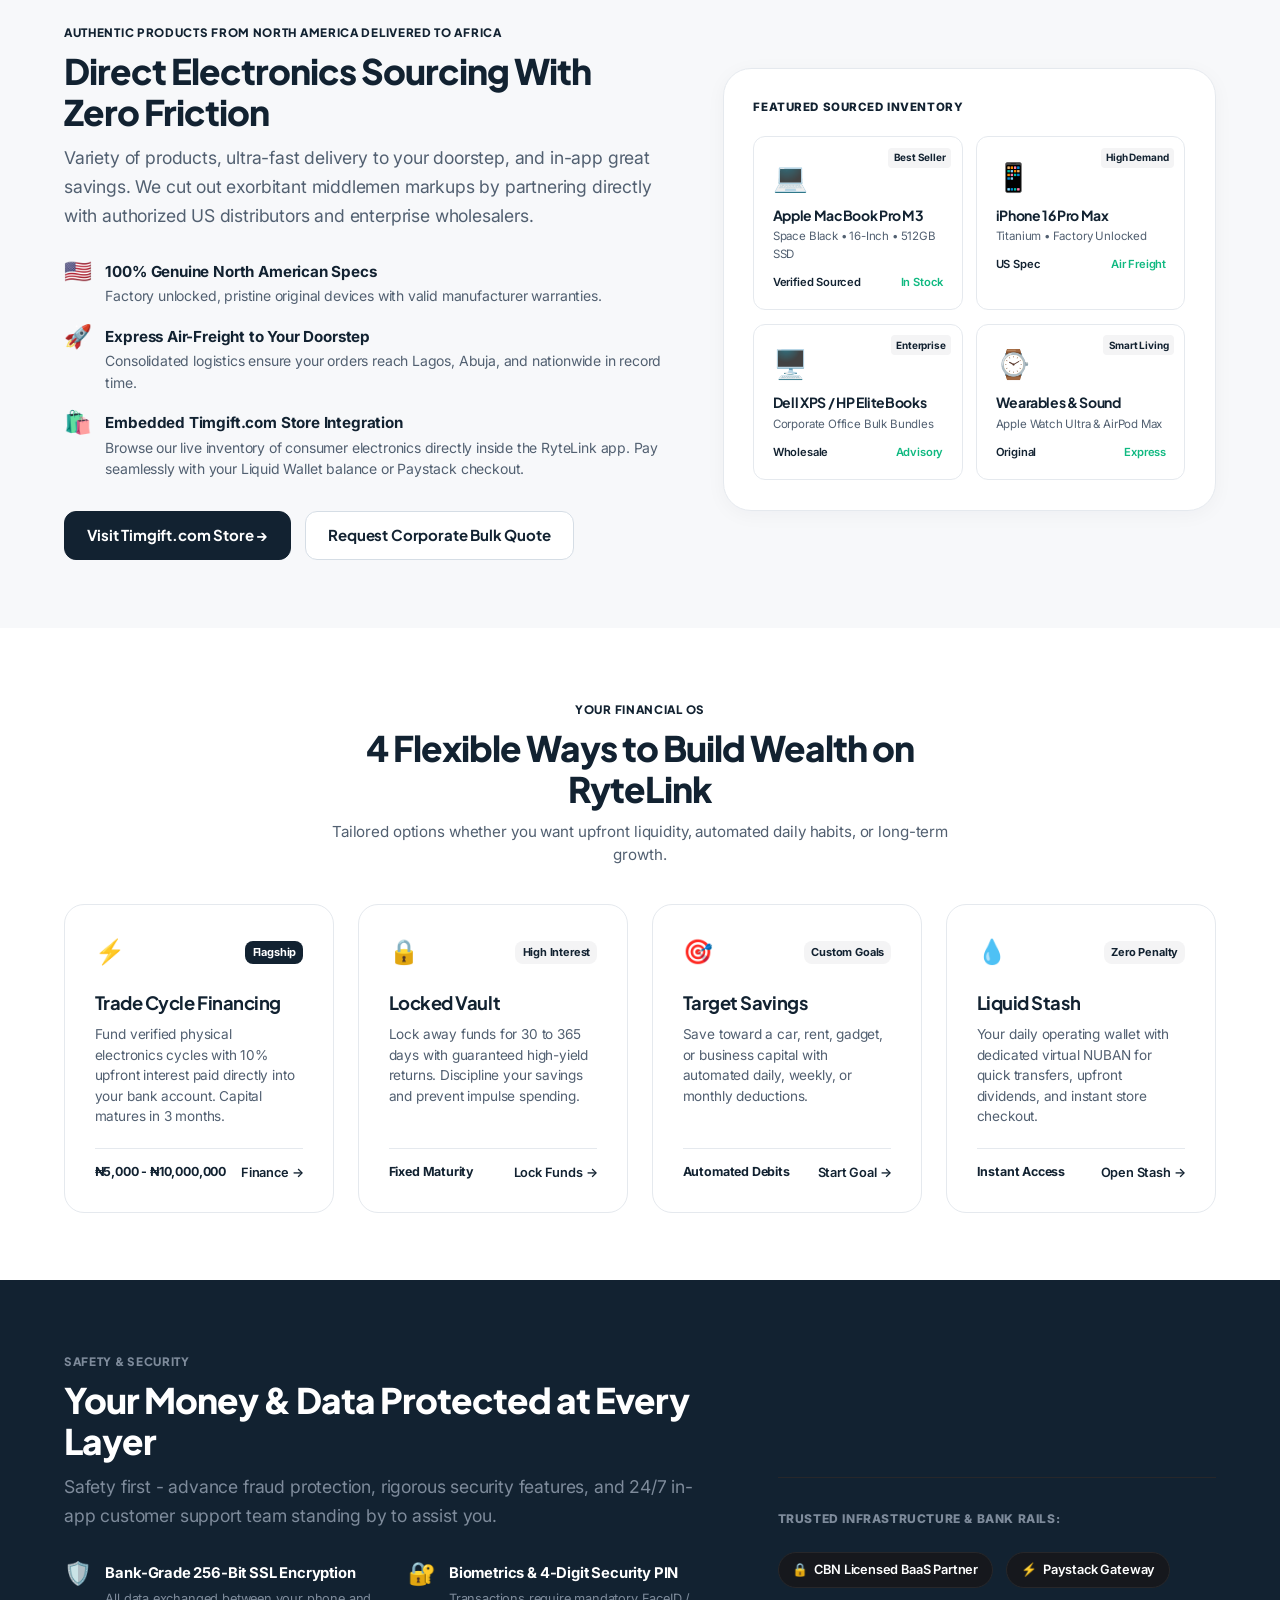
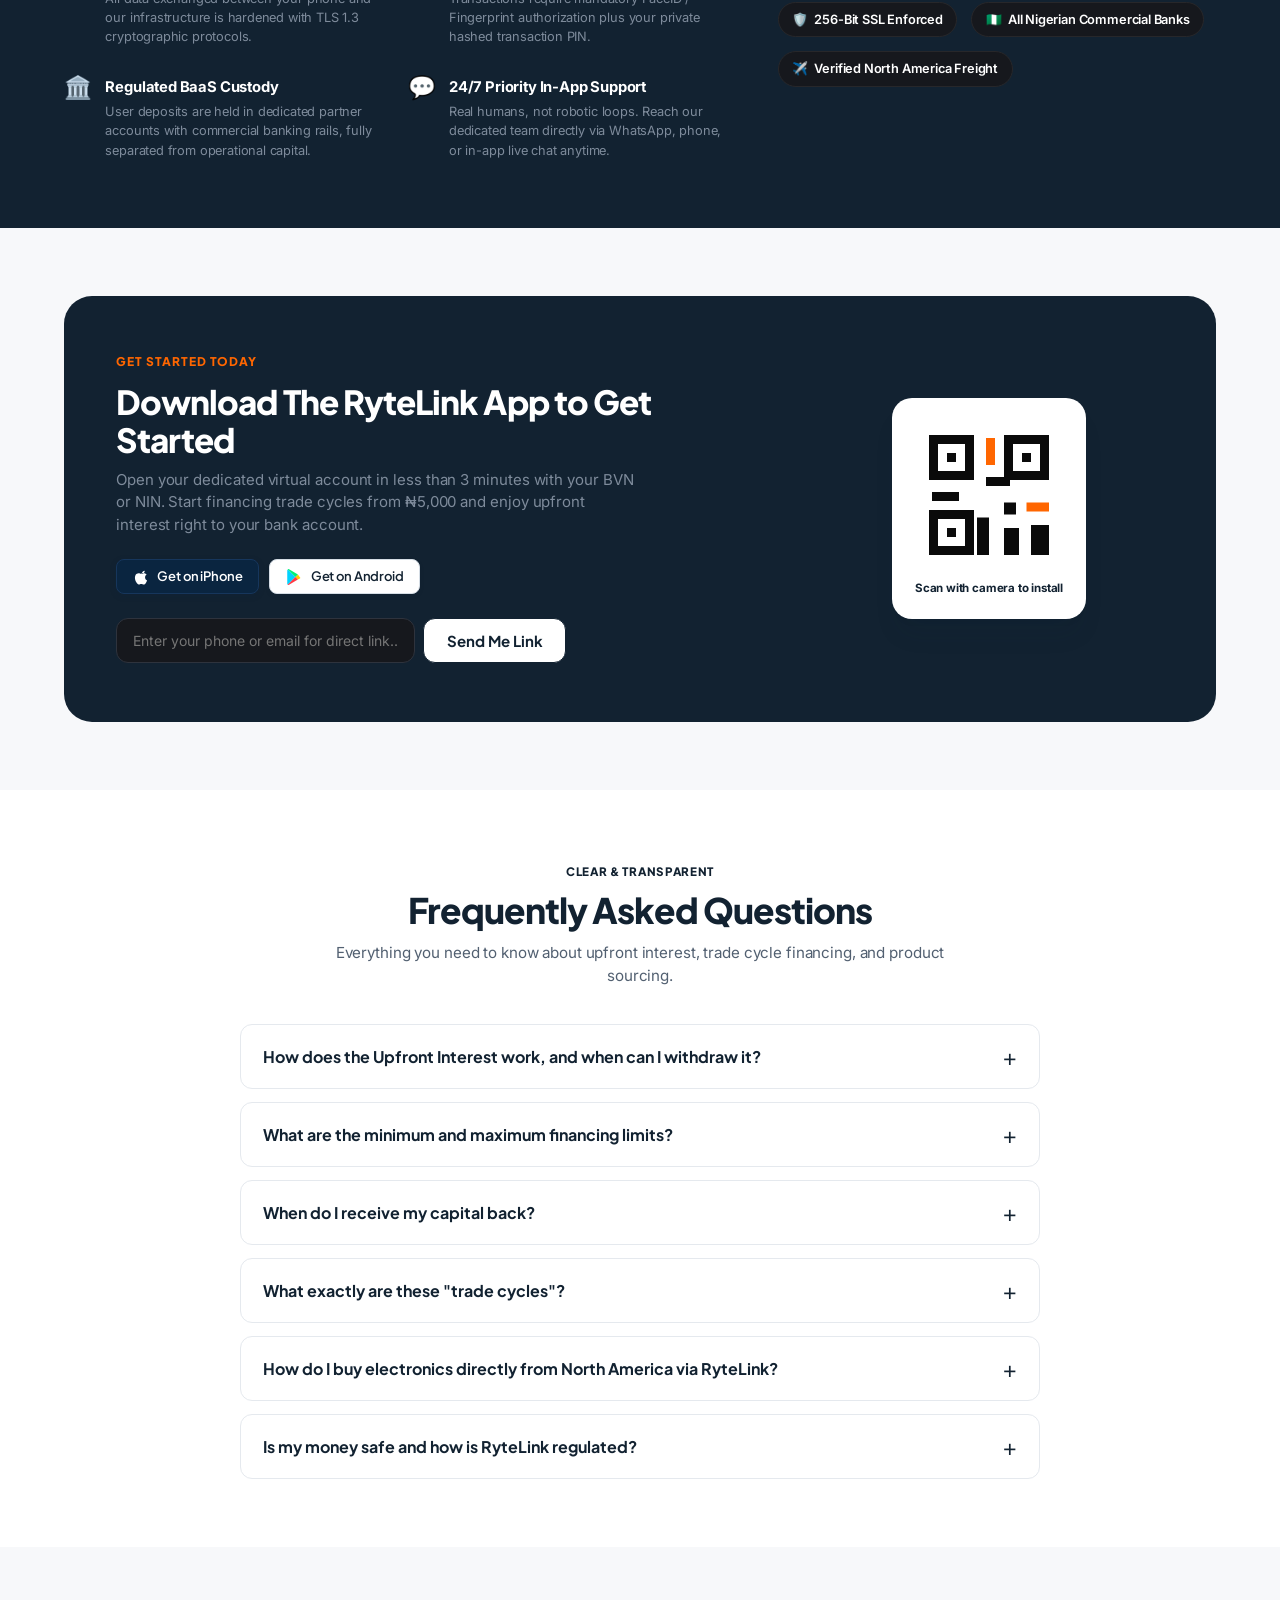
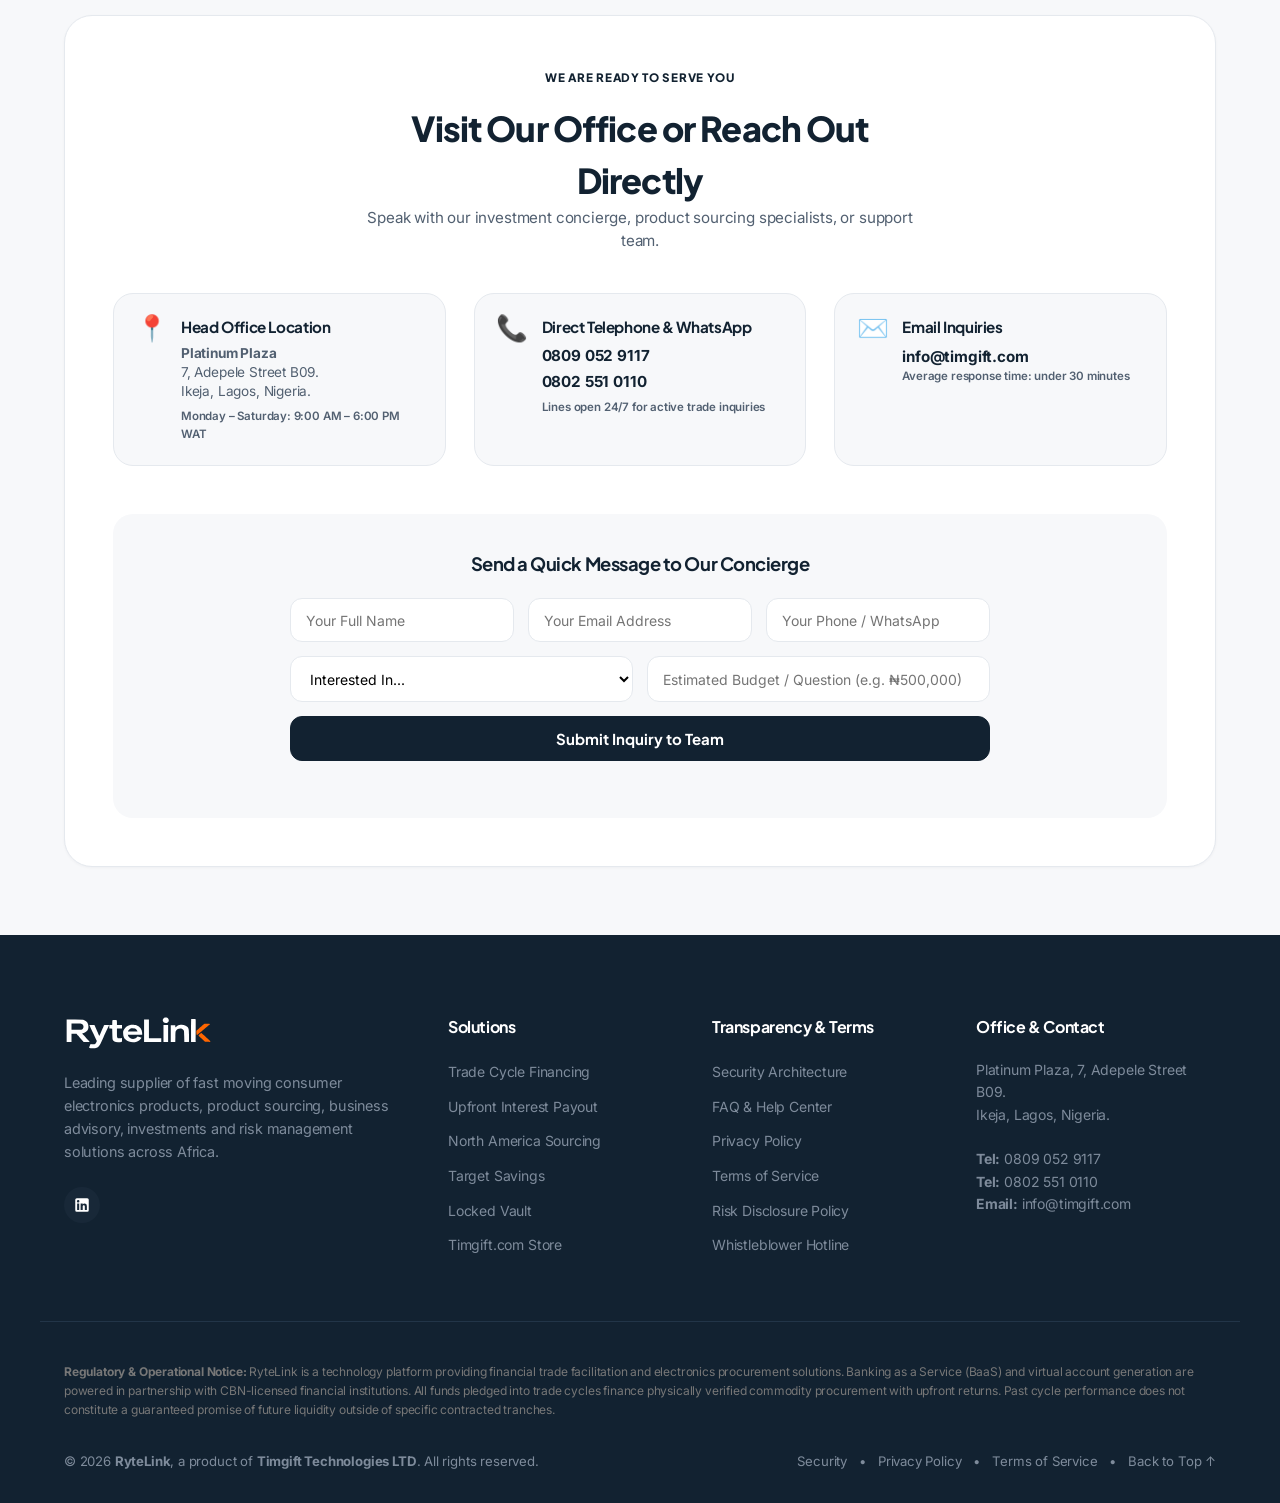
==== commit cf05fd8d: "chore(legal): update company entity name to Timgift Technologies LTD" ====
--- a/index.html
+++ b/index.html
@@ -883,7 +883,7 @@
 
       <div class="footer-copyright-row">
         <p class="copyright-text">
-          &copy; <span id="currentYear">2026</span> <strong>RyteLink</strong>, a product of <strong>Timgift01 Technologies</strong>. All rights reserved.
+          &copy; <span id="currentYear">2026</span> <strong>RyteLink</strong>, a product of <strong>Timgift Technologies LTD</strong>. All rights reserved.
         </p>
         <div class="legal-mini-links">
           <a href="#security">Security</a>
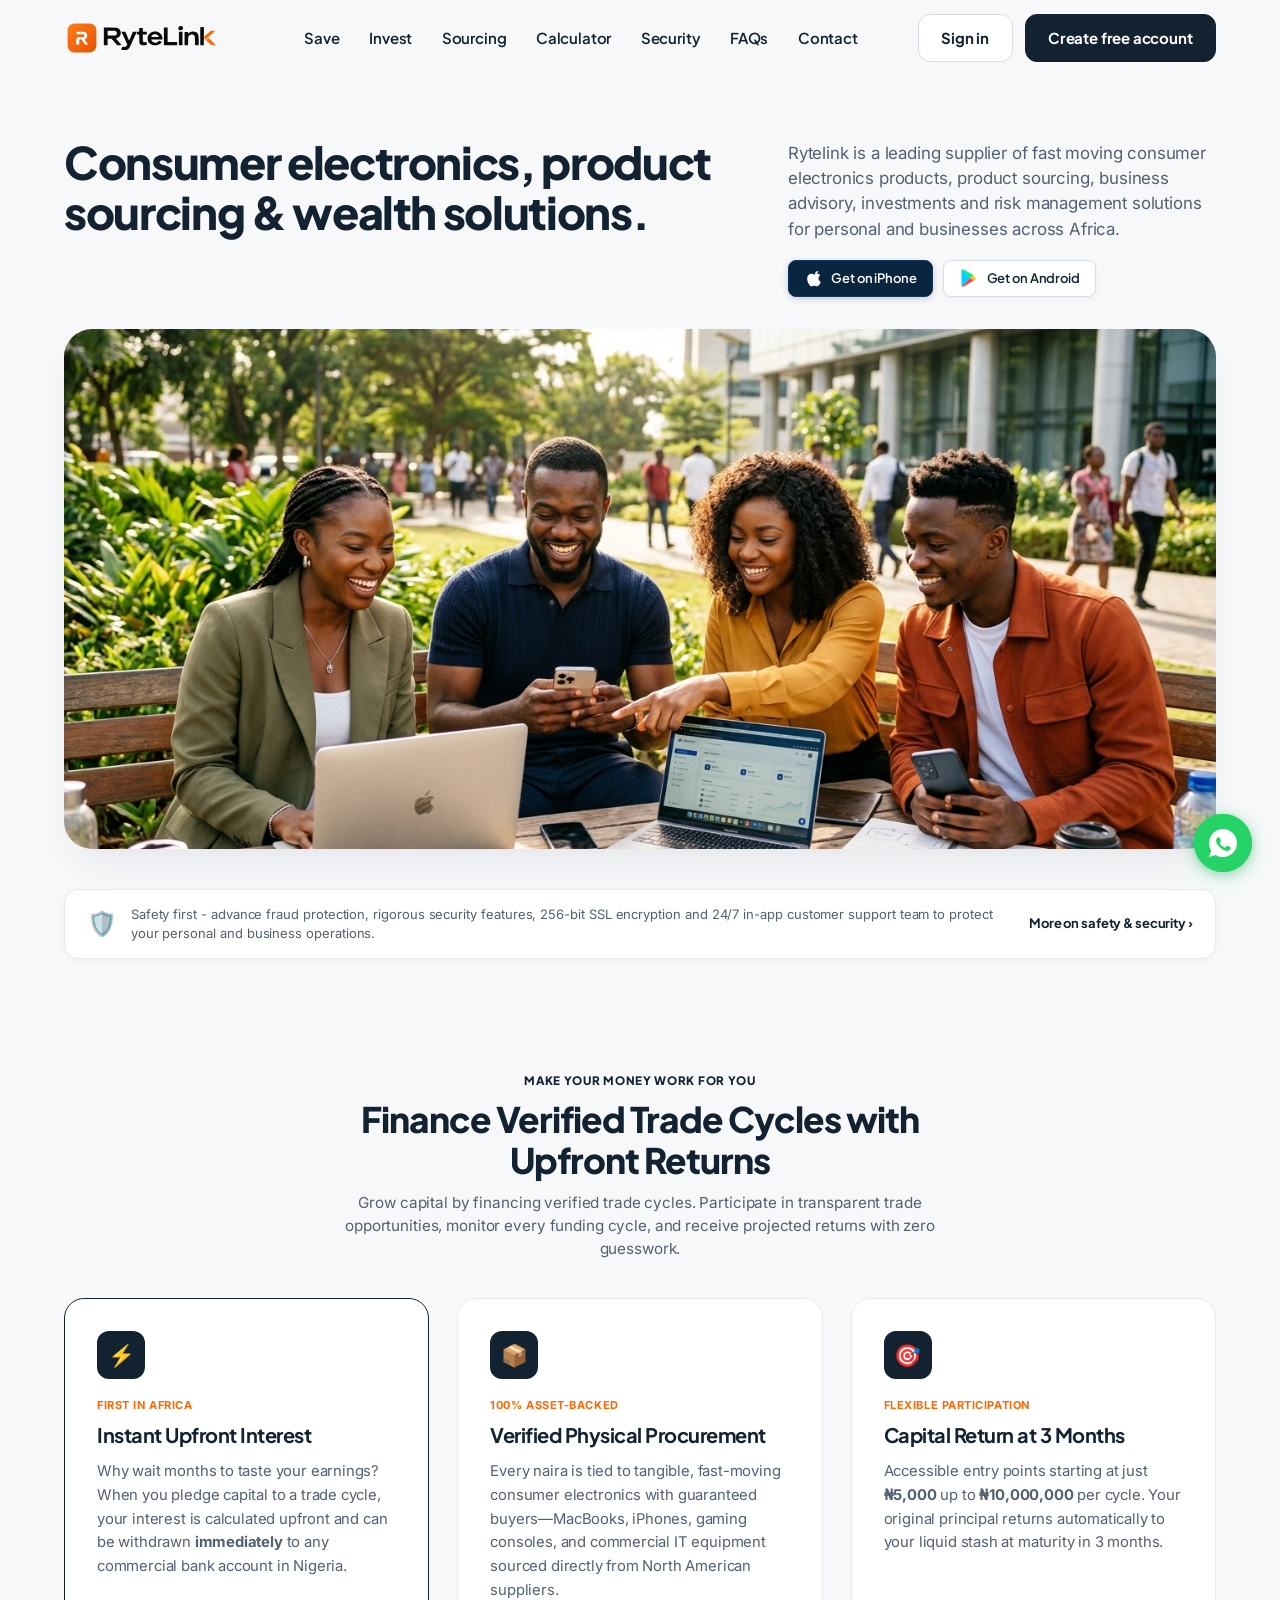
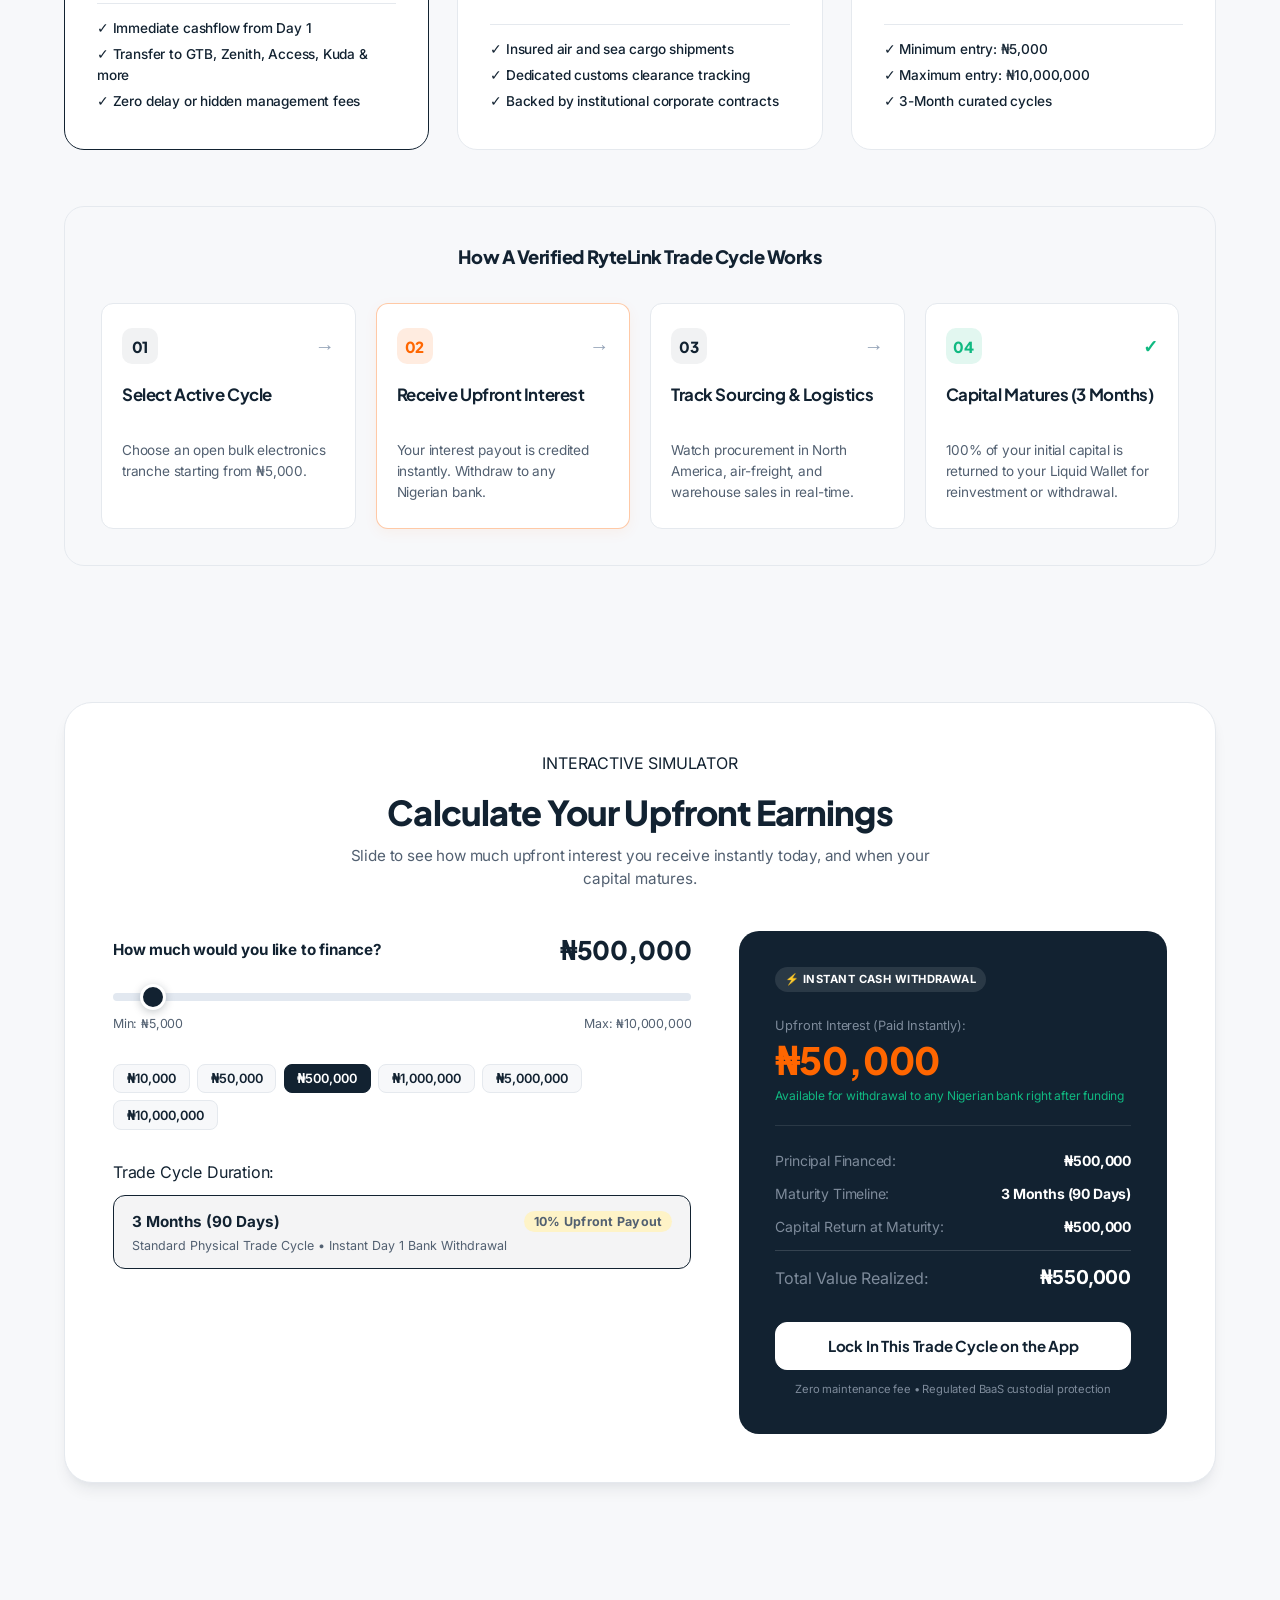
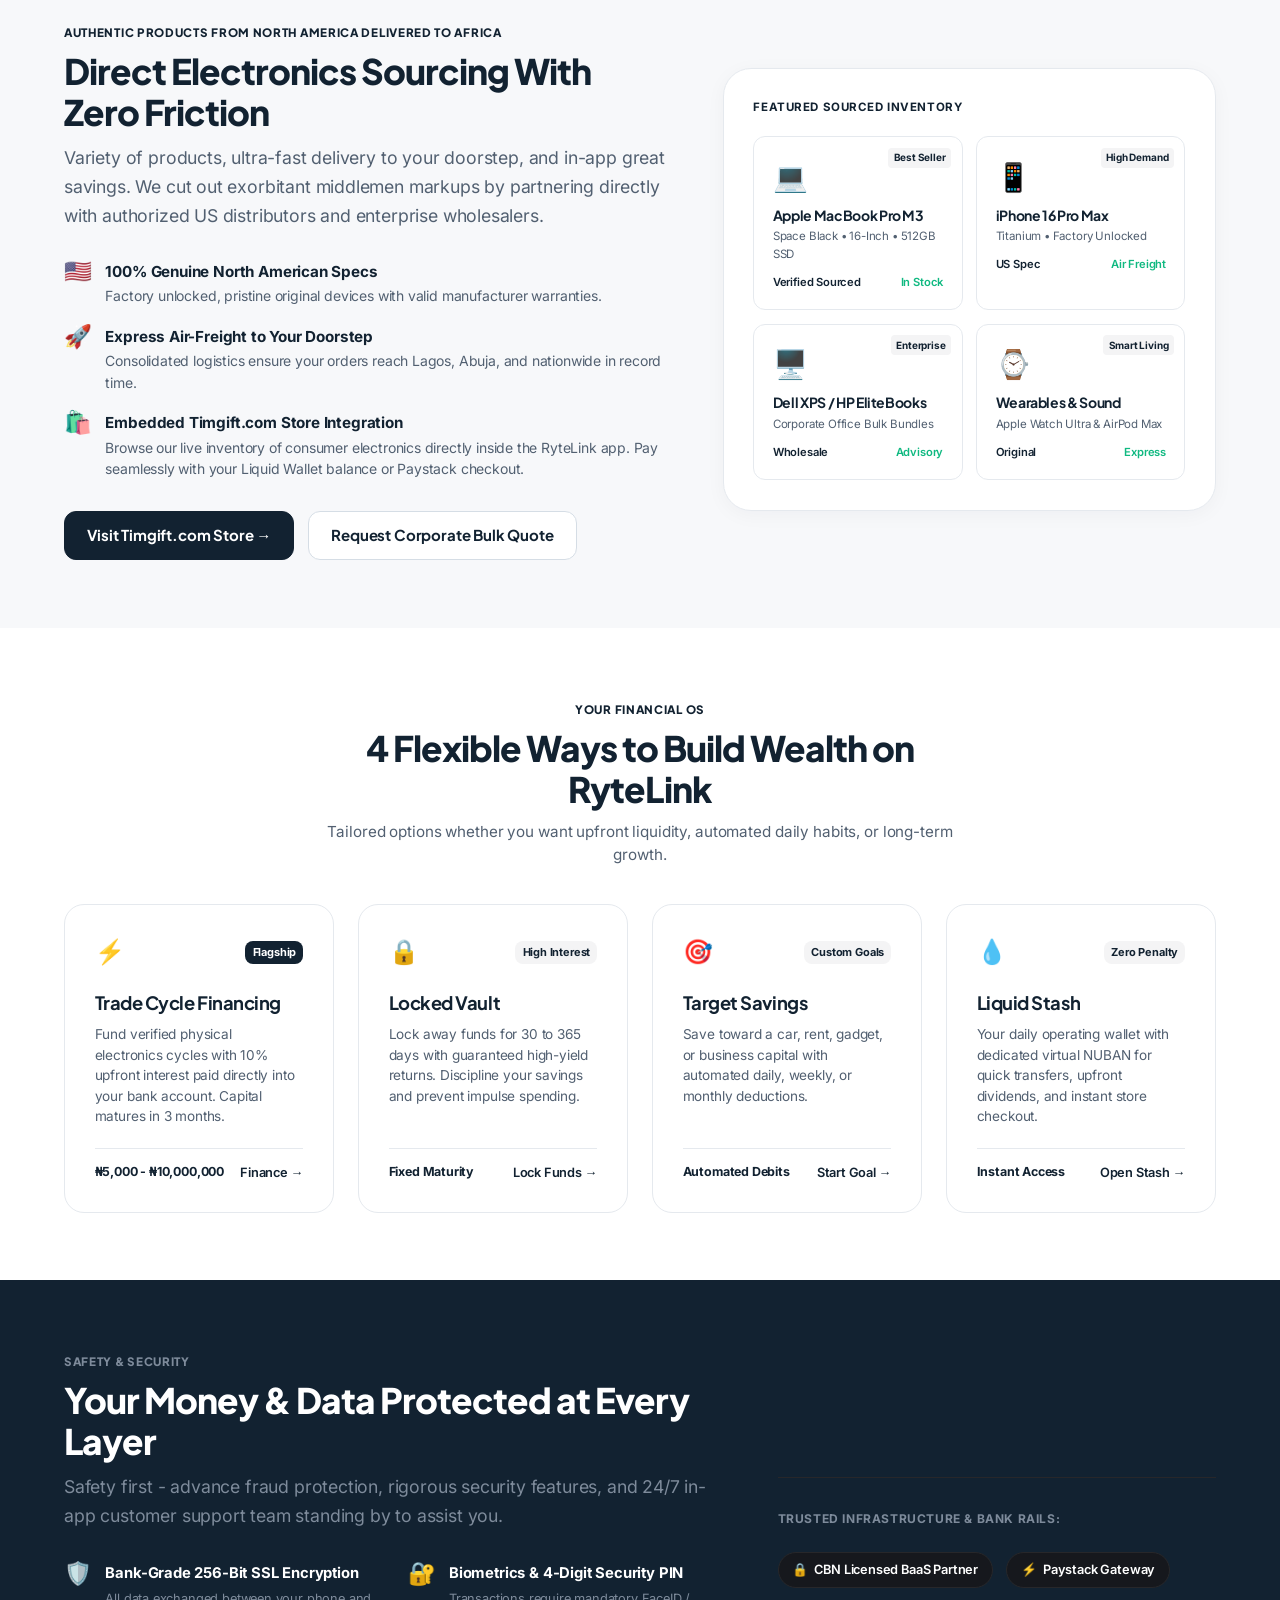
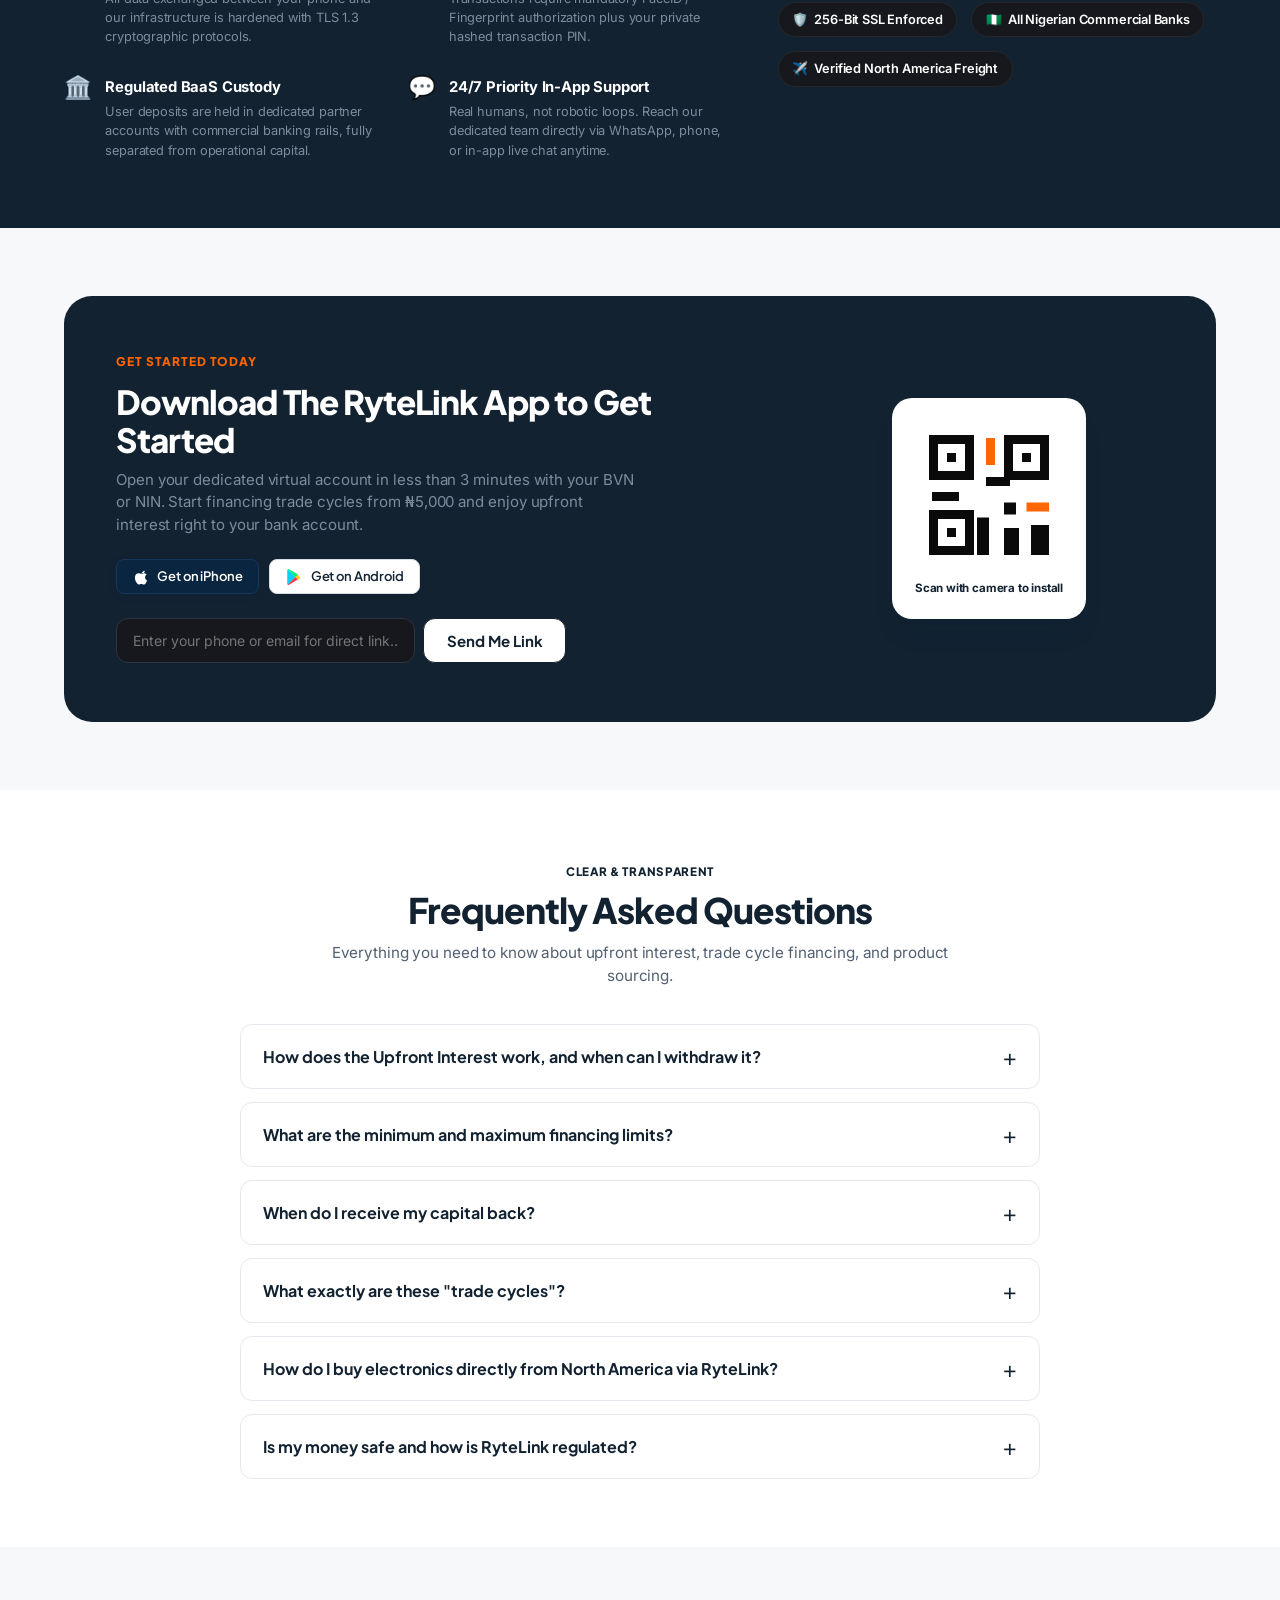
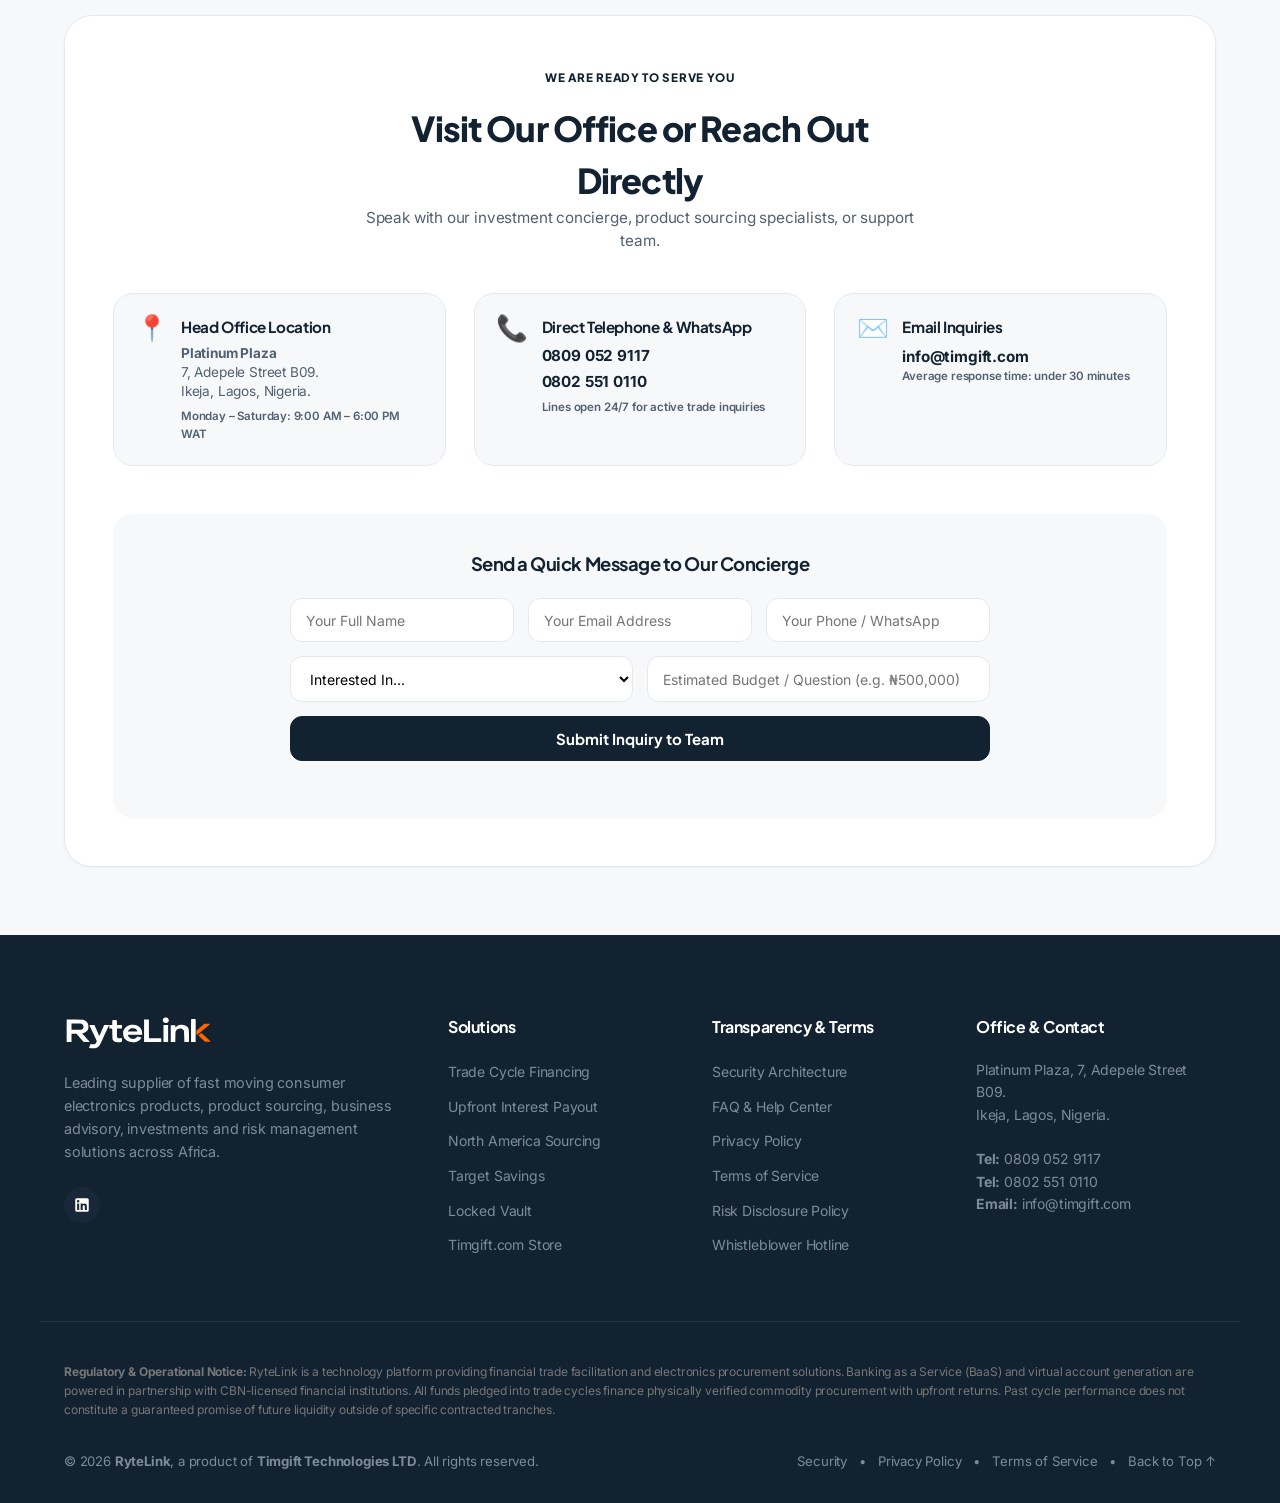
==== commit 21c16fa2: "feat(privacy): self-host fonts locally to eliminate Google Fonts CDN IP requests" ====
--- a/index.html
+++ b/index.html
@@ -60,9 +60,8 @@
     ]
   }
   </script>
-  <link rel="preconnect" href="https://fonts.googleapis.com">
-  <link rel="preconnect" href="https://fonts.gstatic.com" crossorigin>
-  <link href="https://fonts.googleapis.com/css2?family=Plus+Jakarta+Sans:wght@400;500;600;700;800&family=Inter:wght@400;500;600;700&display=swap" rel="stylesheet">
+  <link rel="preload" href="assets/fonts/PlusJakartaSans-normal.woff2" as="font" type="font/woff2" crossorigin>
+  <link rel="stylesheet" href="assets/fonts/fonts.css">
   <link rel="icon" type="image/svg+xml" href="assets/r_badge_squircle.svg">
   <link rel="stylesheet" href="css/style.css">
 </head>
--- a/assets/fonts/fonts.css
+++ b/assets/fonts/fonts.css
@@ -0,0 +1,18 @@
+﻿/* Self-hosted fonts (no third-party requests). Latin subset, variable weight. */
+@font-face {
+  font-family: 'Inter';
+  font-style: normal;
+  font-weight: 400 700;
+  font-display: swap;
+  src: url('Inter-normal.woff2') format('woff2');
+  unicode-range: U+0000-00FF, U+0131, U+0152-0153, U+02BB-02BC, U+02C6, U+02DA, U+02DC, U+0304, U+0308, U+0329, U+2000-206F, U+20AC, U+2122, U+2191, U+2193, U+2212, U+2215, U+FEFF, U+FFFD;
+}
+@font-face {
+  font-family: 'Plus Jakarta Sans';
+  font-style: normal;
+  font-weight: 400 800;
+  font-display: swap;
+  src: url('PlusJakartaSans-normal.woff2') format('woff2');
+  unicode-range: U+0000-00FF, U+0131, U+0152-0153, U+02BB-02BC, U+02C6, U+02DA, U+02DC, U+0304, U+0308, U+0329, U+2000-206F, U+20AC, U+2122, U+2191, U+2193, U+2212, U+2215, U+FEFF, U+FFFD;
+}
+
